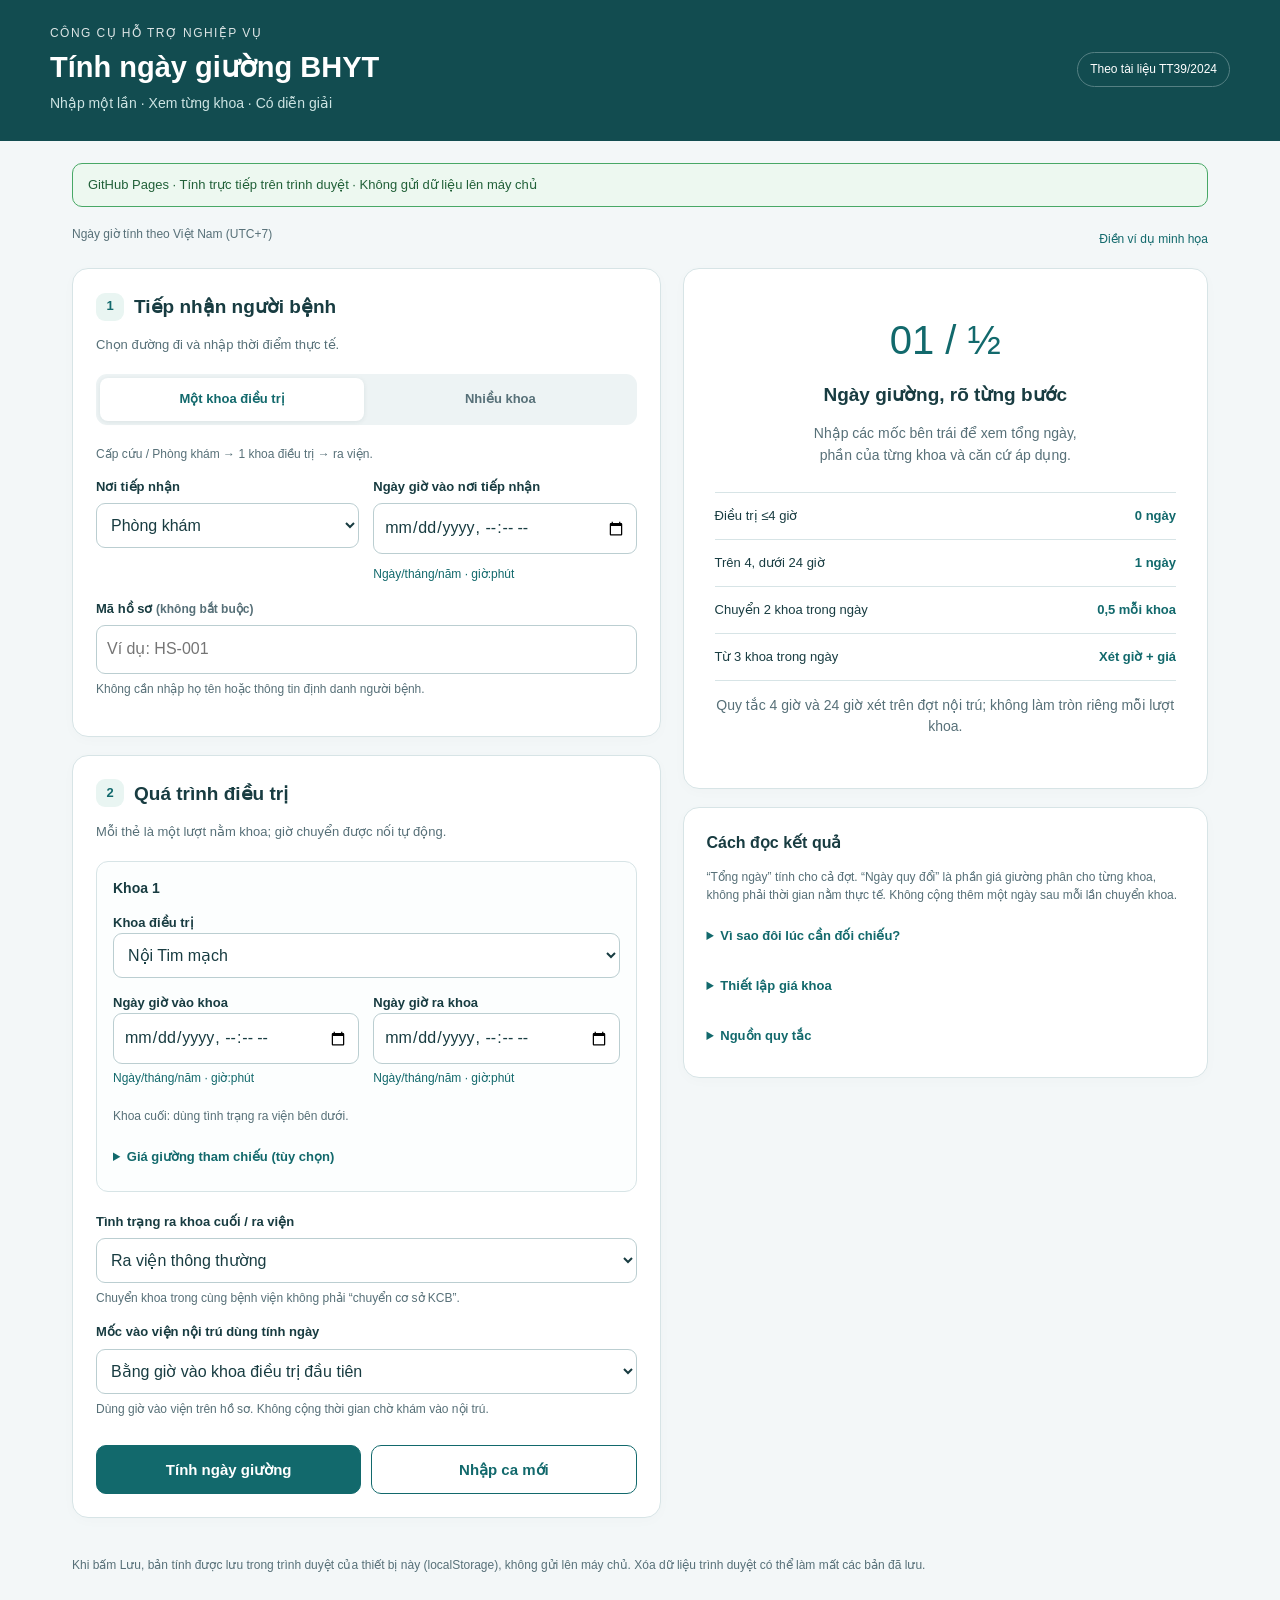
==== index.html @ 44e407ec "Add files via upload" ====
<!doctype html>
<html lang="vi">
<head>
  <meta charset="utf-8">
  <meta name="viewport" content="width=device-width, initial-scale=1">
  <title>Tính ngày giường BHYT</title>
  <style>
    :root{--ink:#183c41;--muted:#577078;--brand:#12696c;--light:#e9f5f2;--line:#d7e4e6;--bg:#f3f7f8;--amber:#8b4b0b;--amberbg:#fff4df;--red:#b02936}
    *{box-sizing:border-box}body{margin:0;background:var(--bg);color:var(--ink);font:15px/1.55 Arial,Helvetica,sans-serif}button,input,select{font:inherit}button,a,input,select{touch-action:manipulation}button{cursor:pointer}button:disabled{opacity:.5;cursor:wait}button:focus-visible,a:focus-visible,summary:focus-visible{outline:3px solid #e39e32;outline-offset:3px}[hidden]{display:none!important}a{color:var(--brand)}
    .top{background:#124c50;color:white;padding:24px max(22px,calc((100vw - 1180px)/2)) 26px}.topline{display:flex;gap:18px;align-items:center;justify-content:space-between}.brandtag{font-size:12px;letter-spacing:.12em;text-transform:uppercase;opacity:.85}.top h1{font-size:29px;line-height:1.2;margin:7px 0 9px;font-weight:700}.top p{margin:0;color:#cde4e3;font-size:14px}.pill{border:1px solid #558083;border-radius:30px;padding:7px 12px;white-space:nowrap;font-size:12px}.wrap{max-width:1180px;margin:22px auto;padding:0 22px 45px}.layout{display:grid;grid-template-columns:minmax(0,1.12fr) minmax(0,1fr);gap:22px;align-items:start}.card{background:#fff;border:1px solid var(--line);border-radius:16px;padding:23px;box-shadow:0 3px 14px #183c4105;margin-bottom:18px;min-width:0}.card h2{margin:0 0 4px;font-size:19px}.sub{color:var(--muted);font-size:13px;margin:0 0 19px}.section-title{display:flex;align-items:center;gap:10px;margin-bottom:14px}.step{height:28px;width:28px;display:inline-grid;place-items:center;background:var(--light);color:var(--brand);font-weight:700;border-radius:9px;font-size:13px;flex-shrink:0}.section-title h2{margin:0}.field{display:flex;flex-direction:column;gap:6px;min-width:0;margin-bottom:15px}.field label{font-size:13px;font-weight:700}.field small,.hint{font-size:12px;color:var(--muted);line-height:1.5}.grid{display:grid;grid-template-columns:1fr 1fr;gap:0 14px}.full{grid-column:1/-1}input,select{width:100%;min-width:0;border:1px solid #bbced1;border-radius:9px;background:white;color:var(--ink);padding:11px 10px;min-height:45px;font-size:16px}input:focus,select:focus{outline:2px solid #78bdbc;outline-offset:1px}input[readonly]{background:#eef3f5;color:#667f85}.toggle{display:grid;grid-template-columns:1fr 1fr;background:#edf3f4;padding:4px;border-radius:11px;gap:4px;margin-bottom:20px}.toggle button{border:0;background:transparent;border-radius:8px;padding:11px 8px;color:var(--muted);font-weight:700;font-size:13px}.toggle button.active{background:#fff;color:var(--brand);box-shadow:0 1px 5px #12383d16}.ward{border:1px solid var(--line);border-radius:12px;padding:16px;margin:12px 0;background:#fcfefe}.ward-head{display:flex;align-items:center;justify-content:space-between;gap:8px;margin-bottom:13px}.ward-head strong{font-size:14px}.ward .field:last-child{margin-bottom:0}.remove{background:none;border:0;color:var(--red);padding:5px;font-size:13px}.linkbtn{border:0;background:none;color:var(--brand);padding:3px 0;font-size:12px;text-align:left}.btn{border:1px solid var(--brand);color:var(--brand);background:white;border-radius:10px;padding:12px 16px;font-weight:700;min-height:46px}.btn.primary{background:var(--brand);color:white}.btn.soft{background:var(--light);border-color:var(--light)}.btn.wide{width:100%}.actions{display:flex;gap:10px;flex-wrap:wrap}.actions .btn{flex:1}.note{border-radius:10px;padding:12px 14px;font-size:13px;background:#edf6f5;border-left:3px solid #64aba9;margin:13px 0}.note.amber{background:var(--amberbg);border-color:#d6a554;color:var(--amber)}.note.error{background:#fff0f1;border-color:var(--red);color:#982834}.note.success{background:#edf8f0;border-color:#48a866;color:#216038}.note p{margin:4px 0}.loading{font-size:13px;padding:11px 15px;background:white;border:1px solid var(--line);border-radius:10px;margin-bottom:18px}details{font-size:13px;margin-top:14px}summary{cursor:pointer;font-weight:700;color:var(--brand);padding:8px 0}details p{color:var(--muted);margin:6px 0 12px}.empty{text-align:center;padding:20px 8px 14px}.empty-mark{font-size:40px;color:var(--brand);font-weight:300;line-height:1.1;margin:6px 0 18px}.empty h3{font-size:19px;margin:7px 0}.empty p{color:var(--muted);font-size:14px}.rule-list{text-align:left;margin:25px 0 0;border-top:1px solid var(--line)}.rule-row{display:flex;gap:14px;justify-content:space-between;border-bottom:1px solid var(--line);padding:13px 0;font-size:13px}.rule-row b{color:var(--brand);white-space:nowrap}.result-head{display:flex;gap:12px;align-items:center;justify-content:space-between}.tag{border-radius:30px;background:var(--light);color:var(--brand);font-size:11px;font-weight:700;padding:6px 9px}.tag.warn{background:var(--amberbg);color:var(--amber)}.metric{padding:20px 0 15px;border-bottom:1px solid var(--line);margin-bottom:18px}.number{font-size:66px;line-height:1;color:var(--brand);font-weight:700;letter-spacing:-3px}.unit{font-size:18px;margin-left:10px}.metric-caption{font-size:12px;color:var(--muted);margin-top:8px}.minimetrics{display:grid;grid-template-columns:1fr 1fr;gap:12px;margin:15px 0}.minimetrics div{background:#f1f6f6;padding:13px;border-radius:10px;font-size:12px}.minimetrics strong{display:block;font-size:22px;color:var(--ink)}.ward-summary{display:grid;gap:8px;margin:16px 0}.summary-row{display:flex;justify-content:space-between;align-items:center;gap:10px;padding:11px 12px;background:#f6f9f9;border-radius:8px;font-size:13px}.summary-row b{font-size:16px;white-space:nowrap}.summary-row small{display:block;color:var(--amber);font-size:11px}.tablewrap{overflow-x:auto;border:1px solid var(--line);border-radius:10px;margin:12px 0}.detail-table{width:100%;border-collapse:collapse;font-size:12px;min-width:450px}.detail-table th{background:#eaf2f3;color:#34565e;text-align:left;padding:10px}.detail-table td{padding:11px 10px;border-top:1px solid var(--line);vertical-align:top}.detail-table td:nth-child(2){font-weight:700;color:var(--brand);min-width:70px}.detail-table small{display:block;color:var(--muted);font-size:11px;margin-top:4px}.result-notes{padding-left:18px;font-size:12px;color:var(--muted)}.result-notes li{margin:8px 0}.footer{font-size:12px;color:var(--muted);margin-top:20px}.stale{opacity:.5}.modehelp{font-size:12px;color:var(--muted);margin:0 0 14px}.toplink{color:#d6eeec;font-size:13px}.saveinfo{font-size:12px;overflow-wrap:anywhere}.previewbadge{background:#fff4df;color:#7a490c}.toolbar{display:flex;justify-content:space-between;gap:15px;flex-wrap:wrap;margin-bottom:14px}.toolbar button{font-size:12px;background:none;border:0;color:var(--brand);padding:5px 0}.status-stay{font-size:12px;color:var(--muted);padding:4px 0 0}.formactions{position:sticky;bottom:0;background:#fffffff2;backdrop-filter:blur(7px);padding:12px 0 0;margin-top:14px}.print-only{display:none}
    input,select{font-weight:400}.formactions{position:static}.vn-time{display:block;color:var(--brand);font-size:12px;font-weight:400;margin-top:5px}
    @media(max-width:900px){.layout{grid-template-columns:1fr}.wrap{max-width:680px}.top{padding:21px 22px}.resultcol{scroll-margin-top:18px}}
    @media(max-width:520px){.wrap{padding:0 12px 25px;margin-top:13px}.top{padding:20px 17px}.top h1{font-size:25px}.pill{display:none}.card{padding:17px;border-radius:13px;margin-bottom:13px}.grid{grid-template-columns:1fr}.full{grid-column:auto}.ward{padding:13px}.actions{gap:8px}.btn{padding:11px 12px;font-size:14px}.number{font-size:59px}.detail-table{min-width:0;display:block}.detail-table thead{display:none}.detail-table tbody,.detail-table tr,.detail-table td{display:block;width:100%}.detail-table tr{border-bottom:1px solid var(--line);padding:10px 12px}.detail-table tr:last-child{border-bottom:0}.detail-table td{border:0;padding:4px 0}.detail-table td:nth-child(2):before{content:'Ngày quy đổi: ';font-size:12px;color:var(--muted);font-weight:400}.tablewrap{overflow:visible}.sub{font-size:12px}.topline{gap:6px}.minimetrics{gap:8px}.minimetrics div{padding:10px}}
    @media print{body{background:#fff}.top{background:#fff;color:#183c41;padding:0 0 15px}.top p,.brandtag{color:#577078}.inputcol,.loading,.toolbar,.saveactions,.footer,.toplink,.pill{display:none!important}.wrap{max-width:none;margin:0;padding:0}.layout{display:block}.card{box-shadow:none;border:0;padding:0}.detail-table{min-width:0}.tablewrap{overflow:visible}details{display:block}details>*{display:block}.print-only{display:block}.number{font-size:42px}.note{break-inside:avoid}.detail-table tr{break-inside:avoid}}
  </style>
</head>
<body>
<header class="top"><div class="topline"><div><div class="brandtag">Công cụ hỗ trợ nghiệp vụ</div><h1>Tính ngày giường BHYT</h1><p>Nhập một lần · Xem từng khoa · Có diễn giải</p></div><span class="pill">Theo tài liệu TT39/2024</span></div></header>
<main class="wrap">
  <div id="connection" class="loading" role="status">Đang khởi động bản GitHub Pages…</div>
  <div class="toolbar"><span class="hint">Ngày giờ tính theo Việt Nam (UTC+7)</span><button id="sampleBtn" type="button">Điền ví dụ minh họa</button></div>
  <div class="layout">
    <section class="inputcol">
      <form id="form" novalidate>
        <div class="card">
          <div class="section-title"><span class="step">1</span><h2>Tiếp nhận người bệnh</h2></div>
          <p class="sub">Chọn đường đi và nhập thời điểm thực tế.</p>
          <div class="toggle" role="group" aria-label="Chế độ chuyển khoa"><button type="button" id="singleMode" class="active" aria-pressed="true">Một khoa điều trị</button><button type="button" id="multiMode" aria-pressed="false">Nhiều khoa</button></div>
          <p id="modeHelp" class="modehelp">Cấp cứu / Phòng khám → 1 khoa điều trị → ra viện.</p>
          <div class="grid">
            <div class="field"><label for="origin">Nơi tiếp nhận</label><select id="origin"><option value="PHONG_KHAM">Phòng khám</option><option value="CAP_CUU">Khoa Cấp cứu</option></select></div>
            <div class="field"><label for="arrival">Ngày giờ vào nơi tiếp nhận</label><input id="arrival" type="datetime-local" step="60" required></div>
          </div>
          <div class="field"><label for="caseCode">Mã hồ sơ <span class="hint">(không bắt buộc)</span></label><input id="caseCode" maxlength="80" placeholder="Ví dụ: HS-001" autocomplete="off"><small>Không cần nhập họ tên hoặc thông tin định danh người bệnh.</small></div>
        </div>
        <div class="card">
          <div class="section-title"><span class="step">2</span><h2>Quá trình điều trị</h2></div>
          <p class="sub">Mỗi thẻ là một lượt nằm khoa; giờ chuyển được nối tự động.</p>
          <div id="wards"></div>
          <button type="button" id="addWard" class="btn soft wide" hidden>+ Thêm khoa tiếp theo</button>
          <div class="field" style="margin-top:20px"><label for="status">Tình trạng ra khoa cuối / ra viện</label><select id="status"></select><small>Chuyển khoa trong cùng bệnh viện không phải “chuyển cơ sở KCB”.</small></div>
          <div class="field"><label for="admitMode">Mốc vào viện nội trú dùng tính ngày</label><select id="admitMode"><option value="KHOA">Bằng giờ vào khoa điều trị đầu tiên</option><option value="CAP_CUU" hidden>Bằng giờ vào Cấp cứu (hồ sơ ghi nhận nội trú)</option><option value="CUSTOM" hidden>Nhập mốc nội trú riêng trong thời gian Cấp cứu</option></select><small id="admitHint">Dùng giờ vào viện trên hồ sơ. Không cộng thời gian chờ khám vào nội trú.</small></div>
          <div class="field" id="customAdmission" hidden><label for="admission">Ngày giờ vào viện nội trú trên hồ sơ</label><input id="admission" type="datetime-local" step="60"></div>
          <details id="emergencyPrice" hidden><summary>Giá giường Cấp cứu (chỉ cần khi từ 3 khoa/ngày)</summary><div class="field"><label for="originPrice">Đồng/ngày; để trống để lấy từ danh mục</label><input id="originPrice" type="number" min="1" max="1000000000" step="1" inputmode="numeric" placeholder="Lấy từ NG_DM_KHOA"></div></details>
          <div id="formError" class="note error" role="alert" hidden></div>
          <div class="formactions"><div class="actions"><button type="submit" id="calculate" class="btn primary">Tính ngày giường</button><button type="button" id="clearBtn" class="btn">Nhập ca mới</button></div></div>
        </div>
      </form>
    </section>
    <section id="resultColumn" class="resultcol" aria-label="Kết quả tính">
      <div class="card">
        <div id="empty" class="empty"><div class="empty-mark">01 / ½</div><h3>Ngày giường, rõ từng bước</h3><p>Nhập các mốc bên trái để xem tổng ngày,<br>phần của từng khoa và căn cứ áp dụng.</p><div class="rule-list"><div class="rule-row"><span>Điều trị ≤4 giờ</span><b>0 ngày</b></div><div class="rule-row"><span>Trên 4, dưới 24 giờ</span><b>1 ngày</b></div><div class="rule-row"><span>Chuyển 2 khoa trong ngày</span><b>0,5 mỗi khoa</b></div><div class="rule-row"><span>Từ 3 khoa trong ngày</span><b>Xét giờ + giá</b></div></div><p class="hint">Quy tắc 4 giờ và 24 giờ xét trên đợt nội trú; không làm tròn riêng mỗi lượt khoa.</p></div>
        <div id="result" hidden aria-live="polite">
          <div class="result-head"><h2>Kết quả của đợt điều trị</h2><span id="resultTag" class="tag">ĐÃ TÍNH</span></div>
          <div id="staleNotice" class="note amber" hidden>Dữ liệu đã thay đổi. Bấm “Tính ngày giường” để cập nhật.</div>
          <div id="resultBody">
            <div class="metric"><span id="total" class="number">0</span><span class="unit">ngày giường</span><div class="metric-caption">TỔNG TOÀN ĐỢT THEO KHOẢN 1 ĐIỀU 4c</div></div>
            <div class="note" id="explanation"></div>
            <div class="minimetrics"><div><strong id="allocated">0</strong>Đã phân bổ dự kiến</div><div><strong id="pending">0</strong>Chờ đối chiếu phân bổ</div></div>
            <div id="pendingMessage" class="note amber" hidden></div>
            <h3 style="font-size:15px;margin-bottom:8px">Ngày quy đổi theo khoa</h3><div id="wardSummary" class="ward-summary"></div>
            <h3 style="font-size:15px;margin:20px 0 7px">Chi tiết và diễn giải</h3>
            <div class="tablewrap"><table class="detail-table"><thead><tr><th>Ngày · Khoa</th><th>Ngày quy đổi</th><th>Diễn giải</th></tr></thead><tbody id="detailRows"></tbody></table></div>
            <details id="conventions"><summary>Mốc tính, quy ước và phạm vi</summary><ul id="notes" class="result-notes"></ul></details>
          </div>
          <div class="saveactions"><div class="actions" style="margin-top:18px"><button type="button" class="btn primary" id="saveBtn">Lưu trên trình duyệt</button><button type="button" class="btn" id="printBtn">In kết quả</button></div><div id="saveMessage" class="note success saveinfo" role="status" hidden></div></div>
        </div>
      </div>
      <div class="card"><h2 style="font-size:16px">Cách đọc kết quả</h2><p class="hint">“Tổng ngày” tính cho cả đợt. “Ngày quy đổi” là phần giá giường phân cho từng khoa, không phải thời gian nằm thực tế. Không cộng thêm một ngày sau mỗi lần chuyển khoa.</p><details><summary>Vì sao đôi lúc cần đối chiếu?</summary><p>PDF chưa mô tả đầy đủ các tổ hợp: Cấp cứu ≤4 giờ rồi chuyển khoa, đợt &lt;24 giờ qua nửa đêm có chuyển khoa, từ 3 khoa nhưng thiếu giá hoặc ít hơn 2 khoa nằm &gt;4 giờ. Công cụ vẫn tính tổng; phần chưa rõ không tự điền thành 0.</p></details><details><summary>Thiết lập giá khoa</summary><p>Bản GitHub Pages chạy độc lập. Khi cần phân bổ từ 3 khoa trong ngày, nhập đúng giá giường tham chiếu ngay tại thẻ khoa. Muốn đặt giá mặc định, sửa danh mục <b>wards</b> trong tệp <b>engine.js</b>.</p></details><details><summary>Nguồn quy tắc</summary><p>Huong_dan_BHYT_3_phan_v3_bo_sung_PT_TT.pdf, trang 4, 9 và 10. Đối chiếu Điều 4c Thông tư 35/2016/TT-BYT được bổ sung bởi Thông tư 39/2024/TT-BYT. Phiên bản 1.0.0, ngày 29/09/2026; không tự cập nhật văn bản.</p><a href="https://chinhphu.vn/?docid=211771&amp;pageid=27160" target="_blank" rel="noopener">Xem văn bản tại Cổng thông tin Chính phủ ↗</a></details></div>
    </section>
  </div>
  <footer class="footer">Khi bấm Lưu, bản tính được lưu trong trình duyệt của thiết bị này (localStorage), không gửi lên máy chủ. Xóa dữ liệu trình duyệt có thể làm mất các bản đã lưu. <a id="sheetLink" hidden target="_blank" rel="noopener">Mở Google Sheet ↗</a></footer>
</main>
<script src="engine.js"></script>
<script src="github-api.js"></script>
<script>
  'use strict';
  const $ = id => document.getElementById(id);
  let cfg = null, multi = false, result = null, calculatedInput = null, requestId = '', saving = false, revision = 0, ready = false;
  const fallbackStatuses = {RA_VIEN:'Ra viện thông thường',XIN_VE:'Xin về, không diễn biến nặng lên',TU_VONG:'Tử vong khi điều trị nội trú',NANG_XIN_VE:'Nặng lên, gia đình xin về',NANG_CHUYEN_VIEN:'Nặng lên, chuyển cơ sở KCB',QUA_CAP_CUU_CHUYEN:'Qua cấp cứu, vẫn cần nội trú, chuyển cơ sở KCB',CHUYEN_VIEN_KHAC:'Chuyển cơ sở KCB, không thuộc nhóm đặc biệt'};
  const fmt = x => x === null ? 'Cần đối chiếu' : Number(x).toLocaleString('vi-VN', {maximumFractionDigits:4});
  const escapeHtml = s => String(s ?? '').replace(/[&<>"']/g, c => ({'&':'&amp;','<':'&lt;','>':'&gt;','"':'&quot;',"'":'&#39;'}[c]));
  function refreshTimes() {
    document.querySelectorAll('input[type="datetime-local"]').forEach(el => {
      let out=el.nextElementSibling;
      if(!out || !out.classList.contains('vn-time')){out=document.createElement('span');out.className='vn-time';el.insertAdjacentElement('afterend',out);}
      const m=/^(\d{4})-(\d{2})-(\d{2})T(\d{2}):(\d{2})$/.exec(el.value);
      out.textContent=m ? `${m[3]}/${m[2]}/${m[1]} · ${m[4]}:${m[5]}` : 'Ngày/tháng/năm · giờ:phút';
    });
  }
  function rpc(name, ...args) {
    return new Promise((resolve,reject) => {
      if (window.NG_PREVIEW_API) return Promise.resolve(window.NG_PREVIEW_API(name,args)).then(resolve,reject);
      if (!window.google || !google.script || !google.script.run) return reject(new Error('Mở giao diện từ Apps Script hoặc liên kết Ứng dụng web; tệp HTML mở riêng không kết nối Google Sheet.'));
      google.script.run.withSuccessHandler(resolve).withFailureHandler(e => reject(new Error(e.message || String(e))))[name](...args);
    });
  }
  function markDirty() {
    refreshTimes();
    revision++; requestId = ''; $('saveMessage').hidden = true; $('formError').hidden = true;
    if (result) { $('staleNotice').hidden = false; $('resultBody').classList.add('stale'); $('saveBtn').disabled = true; $('printBtn').disabled = true; }
  }
  function makeId() { return 'NG_' + Date.now().toString(36) + '_' + Math.random().toString(36).slice(2,12); }
  function options() { return (cfg?.wards || [{id:'TM',name:'Nội Tim mạch',price:null},{id:'HSTC',name:'Hồi sức tích cực',price:null},{id:'NOI',name:'Nội tổng hợp',price:null}]).map(w => `<option value="${escapeHtml(w.id)}">${escapeHtml(w.name)}</option>`).join('') + '<option value="CUSTOM_WARD">Nhập khoa khác…</option>'; }
  function wardCards() { return Array.from($('wards').children); }
  function addWard(data = {}) {
    const prior = wardCards().at(-1), node = document.createElement('div'); node.className = 'ward';
    node.innerHTML = `<div class="ward-head"><strong class="wardLabel"></strong><button class="remove" type="button">Bỏ lượt này</button></div>
      <div class="field"><label>Khoa điều trị<select class="wardId">${options()}</select></label></div>
      <div class="field customName" hidden><label>Tên khoa khác<input class="wardName" maxlength="100" placeholder="Nhập tên khoa"></label></div>
      <div class="grid"><div class="field"><label>Ngày giờ vào khoa<input type="datetime-local" step="60" class="start" required></label><button type="button" class="linkbtn sync" hidden>Lấy giờ ra của khoa trước</button></div><div class="field"><label>Ngày giờ ra khoa<input type="datetime-local" step="60" class="end" required></label></div></div>
      <div class="status-stay"></div><details><summary>Giá giường tham chiếu (tùy chọn)</summary><div class="field"><label>Đồng/ngày<input class="price" type="number" min="1" max="1000000000" step="1" inputmode="numeric" placeholder="Lấy từ danh mục khoa"></label><small>Chỉ cần để chọn giá cao nhất/thấp nhất khi có từ 3 khoa trong ngày. Nhập số liền, ví dụ 500000.</small></div></details>`;
    $('wards').appendChild(node);
    node.querySelector('.wardId').value = data.wardId || (prior ? (cfg?.wards?.find(w=>w.id==='NOI')?.id || 'CUSTOM_WARD') : 'TM');
    if (!node.querySelector('.wardId').value) node.querySelector('.wardId').value = 'CUSTOM_WARD';
    node.querySelector('.wardName').value = data.name || '';
    node.querySelector('.start').value = data.start || prior?.querySelector('.end').value || '';
    node.querySelector('.end').value = data.end || '';
    node.querySelector('.price').value = data.price ?? '';
    node.querySelector('.remove').onclick = () => { node.remove(); numberWards(); markDirty(); };
    node.querySelector('.sync').onclick = () => { const list = wardCards(), i = list.indexOf(node); if (i) node.querySelector('.start').value = list[i-1].querySelector('.end').value; markDirty(); };
    node.querySelector('.wardId').onchange = () => { node.querySelector('.customName').hidden = node.querySelector('.wardId').value !== 'CUSTOM_WARD'; };
    node.querySelector('.wardId').onchange();
    node.querySelector('.end').addEventListener('change', () => {
      const list = wardCards(), next = list[list.indexOf(node)+1]; if (next) next.querySelector('.start').value = node.querySelector('.end').value;
    });
    numberWards(); refreshTimes();
  }
  function numberWards() {
    const list = wardCards(); list.forEach((node,i) => {
      node.querySelector('.wardLabel').textContent = 'Khoa ' + (i+1);
      node.querySelector('.remove').hidden = list.length === 1;
      node.querySelector('.sync').hidden = i === 0;
      node.querySelector('.status-stay').textContent = i === list.length-1 ? 'Khoa cuối: dùng tình trạng ra viện bên dưới.' : 'Ra khoa: chuyển khoa nội bộ.';
    });
  }
  function setMode(isMulti) {
    if (!isMulti && wardCards().length > 1) { showError('Đang có nhiều khoa. Bỏ các lượt dư trước khi chuyển về chế độ một khoa.'); return; }
    multi = isMulti;
    $('singleMode').classList.toggle('active',!multi); $('singleMode').setAttribute('aria-pressed',String(!multi));
    $('multiMode').classList.toggle('active',multi); $('multiMode').setAttribute('aria-pressed',String(multi));
    $('addWard').hidden = !multi;
    $('modeHelp').textContent = multi ? 'Cấp cứu / Phòng khám → nhiều khoa, kể cả trên 2 khoa trong một ngày → ra viện.' : 'Cấp cứu / Phòng khám → 1 khoa điều trị → ra viện.';
    markDirty();
  }
  function updateOrigin() {
    const emergency = $('origin').value === 'CAP_CUU';
    Array.from($('admitMode').options).forEach(o => { if(o.value !== 'KHOA') { o.hidden = !emergency; o.disabled = !emergency; } });
    if (!emergency) $('admitMode').value = 'KHOA';
    $('emergencyPrice').hidden = !emergency;
    $('customAdmission').hidden = $('admitMode').value !== 'CUSTOM';
    $('admission').required = ! $('customAdmission').hidden;
    $('admitHint').textContent = emergency ? 'Mặc định từ khoa điều trị. Nếu hồ sơ ghi nhận nội trú từ Cấp cứu, chọn đúng mốc tương ứng để cộng thời gian đó.' : 'Dùng giờ vào viện trên hồ sơ. Không cộng thời gian chờ khám vào nội trú.';
  }
  function payload() {
    return {origin:$('origin').value, arrival:$('arrival').value, caseCode:$('caseCode').value, admitMode:$('admitMode').value, admission:$('admission').value, status:$('status').value, originPrice:$('originPrice').value,
      stays:wardCards().map(node => {
        const id = node.querySelector('.wardId').value, c = cfg?.wards.find(w => w.id === id), custom = node.querySelector('.wardName').value.trim();
        if (id === 'CUSTOM_WARD' && !custom) throw new Error('Nhập tên khoa ở lựa chọn Khoa khác.');
        return {wardId:id === 'CUSTOM_WARD' ? 'USER_' + custom.normalize('NFC').toLocaleLowerCase('vi-VN') : id,name:c?.name || custom,start:node.querySelector('.start').value,end:node.querySelector('.end').value,price:node.querySelector('.price').value};
      })};
  }
  function showError(message) { $('formError').textContent = message; $('formError').hidden = false; }
  function render(r) {
    result = r; $('empty').hidden = true; $('result').hidden = false; $('staleNotice').hidden = true; $('resultBody').classList.remove('stale');
    $('resultTag').textContent = r.pendingDays ? 'CẦN ĐỐI CHIẾU' : 'PHÂN BỔ DỰ KIẾN'; $('resultTag').className = 'tag' + (r.pendingDays ? ' warn' : '');
    $('total').textContent = fmt(r.totalDays); $('allocated').textContent = fmt(r.allocatedDays); $('pending').textContent = fmt(r.pendingDays); $('explanation').textContent = r.explanation;
    $('pendingMessage').hidden = !r.pendingDays; $('pendingMessage').textContent = `Tổng ${fmt(r.totalDays)} ngày đã tính theo mốc nhập. Còn ${fmt(r.pendingDays)} ngày cần đối chiếu cách phân bổ; xem lý do ở từng dòng dưới đây.`;
    $('wardSummary').innerHTML = r.byWard.map(w => `<div class="summary-row"><span>${escapeHtml(w.ward)}${w.hasPending?'<small>Còn phần chưa xác định</small>':''}</span><b>${fmt(w.days)}${w.hasPending?' + ?':''}</b></div>`).join('');
    $('detailRows').innerHTML = r.details.map(d => `<tr><td><b>${escapeHtml(d.ward)}</b><small>${escapeHtml(d.date)} · ${fmt(d.hours)} giờ</small></td><td>${fmt(d.days)}</td><td>${escapeHtml(d.explanation)}<small>${escapeHtml(d.basis)}</small></td></tr>`).join('');
    $('notes').innerHTML = r.notes.map(n => '<li>' + escapeHtml(n) + '</li>').join('');
    $('saveBtn').disabled = false; $('printBtn').disabled = false;
  }
  $('form').addEventListener('input',markDirty); $('form').addEventListener('change',markDirty);
  $('origin').onchange = updateOrigin; $('admitMode').onchange = updateOrigin;
  $('singleMode').onclick = () => setMode(false); $('multiMode').onclick = () => setMode(true);
  $('addWard').onclick = () => { if(wardCards().length >= 100) return showError('Tối đa 100 lượt khoa.'); addWard(); markDirty(); };
  $('form').onsubmit = async e => {
    e.preventDefault(); $('formError').hidden = true;
    if (!ready) return showError('Bộ tính chưa sẵn sàng. Tải lại trang và thử lại.');
    if (!$('form').reportValidity()) return;
    const rev = revision;
    try {
      const p = payload(); $('calculate').disabled = true; $('calculate').textContent = 'Đang tính…'; $('saveBtn').disabled = true;
      const r = await rpc('tinhNgayGiuong',p);
      if (rev !== revision) { showError('Dữ liệu đã đổi trong lúc tính. Bấm Tính lại để dùng dữ liệu mới.'); return; }
      calculatedInput = p; requestId = makeId(); $('saveMessage').hidden = true; render(r);
      if (window.innerWidth < 901) $('resultColumn').scrollIntoView({behavior:'smooth',block:'start'});
    } catch(err) { showError(err.message); }
    finally { $('calculate').disabled = false; $('calculate').textContent = 'Tính ngày giường'; }
  };
  $('saveBtn').onclick = async () => {
    if (saving || !result || !requestId || !$('staleNotice').hidden) return;
    saving = true; const rev = revision; $('saveBtn').disabled = true; $('saveMessage').hidden = true;
    try {
      const saved = await rpc('luuKetQua', calculatedInput, requestId);
      if (rev !== revision) { $('saveMessage').className='note amber saveinfo'; $('saveMessage').textContent='Đã lưu bản tính trước khi bạn sửa dữ liệu. Bấm Tính lại để lưu dữ liệu mới.'; }
      else { if (saved.result) render(saved.result); $('saveBtn').disabled = true; $('saveMessage').className='note success saveinfo'; $('saveMessage').textContent=(saved.alreadySaved?'Bản tính này đã được lưu. ':'Đã lưu kết quả và diễn giải. ') + 'Mã: ' + saved.id; }
      $('saveMessage').hidden = false;
    } catch(err) { $('saveMessage').className='note error saveinfo'; $('saveMessage').textContent=err.message; $('saveMessage').hidden=false; $('saveBtn').disabled=!!$('staleNotice').offsetParent; }
    finally { saving=false; }
  };
  $('printBtn').onclick = () => { const old=$('conventions').open; $('conventions').open=true; window.print(); $('conventions').open=old; };
  $('clearBtn').onclick = () => {
    if (saving) return showError('Đang lưu, vui lòng chờ hoàn tất.');
    $('form').reset(); $('wards').innerHTML=''; addWard(); result=null; calculatedInput=null; requestId=''; revision++;
    $('result').hidden=true; $('empty').hidden=false; $('saveMessage').hidden=true; $('formError').hidden=true; setMode(false); updateOrigin();
  };
  $('sampleBtn').onclick = () => {
    if (saving) return;
    $('origin').value='PHONG_KHAM'; $('arrival').value='2026-09-01T06:30'; $('caseCode').value='VI-DU-KHONG-PHAI-NGUOI-BENH'; $('admitMode').value='KHOA'; $('status').value='RA_VIEN';
    $('wards').innerHTML=''; addWard({wardId:'TM',start:'2026-09-01T08:00',end:'2026-09-02T12:00'}); addWard({wardId:'NOI',start:'2026-09-02T12:00',end:'2026-09-04T10:00'}); setMode(true); updateOrigin(); markDirty();
  };
  async function init() {
    $('status').innerHTML=Object.entries(fallbackStatuses).map(([k,v])=>`<option value="${k}">${escapeHtml(v)}</option>`).join('');
    $('calculate').disabled=true;
    try {
      cfg=await rpc('layCauHinh'); ready=true;
      $('status').innerHTML=Object.entries(cfg.statuses).map(([k,v])=>`<option value="${k}">${escapeHtml(v)}</option>`).join('');
      $('connection').textContent=window.NG_PREVIEW_API?'GitHub Pages · Tính trực tiếp trên trình duyệt · Không gửi dữ liệu lên máy chủ':'Đã sẵn sàng';
      if(window.NG_PREVIEW_API) $('connection').classList.add('note','success');
      if(cfg.sheetUrl){$('sheetLink').href=cfg.sheetUrl; $('sheetLink').hidden=false;}
    } catch(err) { $('connection').textContent=err.message; $('connection').classList.add('note','error'); }
    addWard(); updateOrigin(); $('calculate').disabled=!ready;
  }
  init();
</script>
</body>
</html>
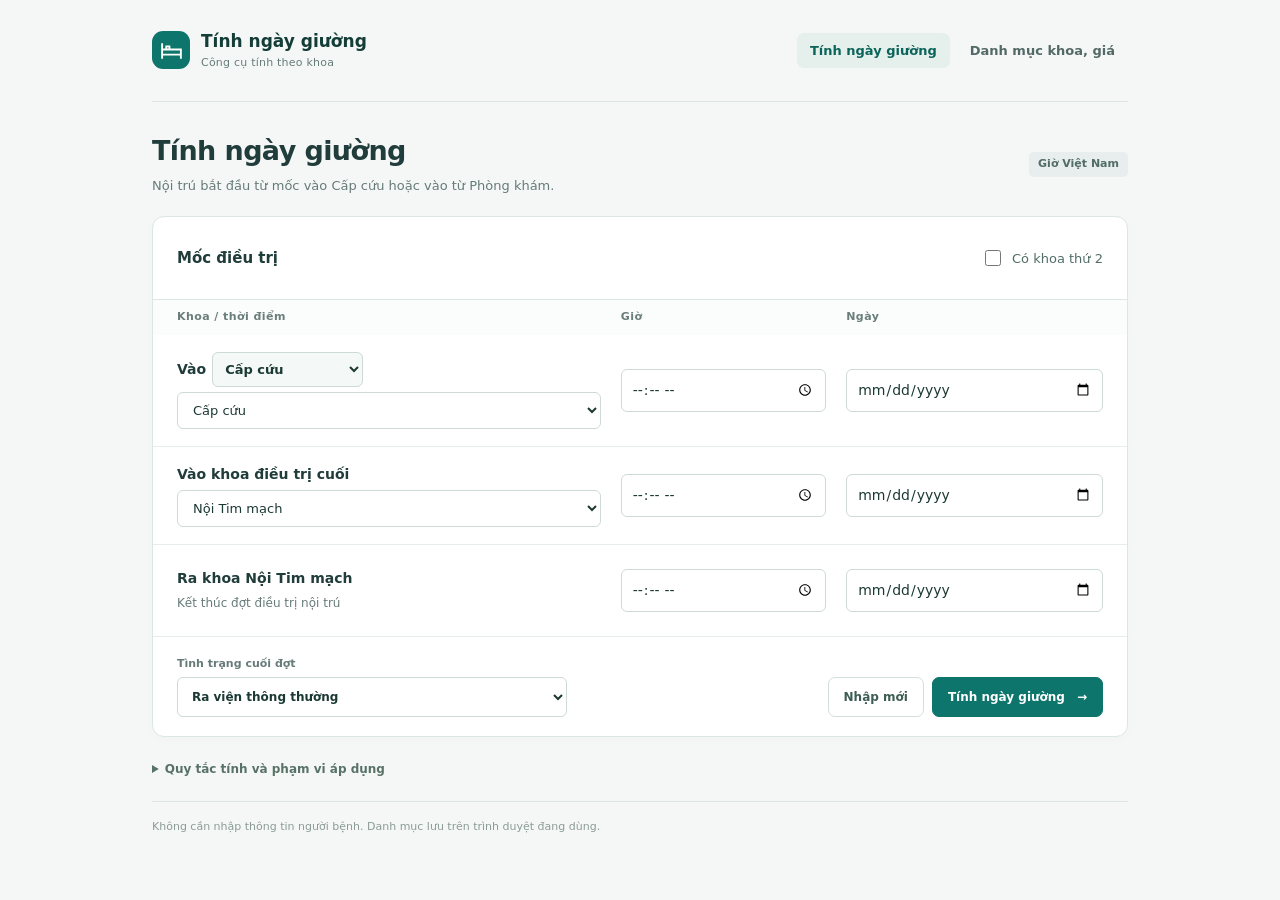
==== commit 69808737: "Add files via upload" ====
--- a/index.html
+++ b/index.html
@@ -3,227 +3,65 @@
 <head>
   <meta charset="utf-8">
   <meta name="viewport" content="width=device-width, initial-scale=1">
-  <title>Tính ngày giường BHYT</title>
-  <style>
-    :root{--ink:#183c41;--muted:#577078;--brand:#12696c;--light:#e9f5f2;--line:#d7e4e6;--bg:#f3f7f8;--amber:#8b4b0b;--amberbg:#fff4df;--red:#b02936}
-    *{box-sizing:border-box}body{margin:0;background:var(--bg);color:var(--ink);font:15px/1.55 Arial,Helvetica,sans-serif}button,input,select{font:inherit}button,a,input,select{touch-action:manipulation}button{cursor:pointer}button:disabled{opacity:.5;cursor:wait}button:focus-visible,a:focus-visible,summary:focus-visible{outline:3px solid #e39e32;outline-offset:3px}[hidden]{display:none!important}a{color:var(--brand)}
-    .top{background:#124c50;color:white;padding:24px max(22px,calc((100vw - 1180px)/2)) 26px}.topline{display:flex;gap:18px;align-items:center;justify-content:space-between}.brandtag{font-size:12px;letter-spacing:.12em;text-transform:uppercase;opacity:.85}.top h1{font-size:29px;line-height:1.2;margin:7px 0 9px;font-weight:700}.top p{margin:0;color:#cde4e3;font-size:14px}.pill{border:1px solid #558083;border-radius:30px;padding:7px 12px;white-space:nowrap;font-size:12px}.wrap{max-width:1180px;margin:22px auto;padding:0 22px 45px}.layout{display:grid;grid-template-columns:minmax(0,1.12fr) minmax(0,1fr);gap:22px;align-items:start}.card{background:#fff;border:1px solid var(--line);border-radius:16px;padding:23px;box-shadow:0 3px 14px #183c4105;margin-bottom:18px;min-width:0}.card h2{margin:0 0 4px;font-size:19px}.sub{color:var(--muted);font-size:13px;margin:0 0 19px}.section-title{display:flex;align-items:center;gap:10px;margin-bottom:14px}.step{height:28px;width:28px;display:inline-grid;place-items:center;background:var(--light);color:var(--brand);font-weight:700;border-radius:9px;font-size:13px;flex-shrink:0}.section-title h2{margin:0}.field{display:flex;flex-direction:column;gap:6px;min-width:0;margin-bottom:15px}.field label{font-size:13px;font-weight:700}.field small,.hint{font-size:12px;color:var(--muted);line-height:1.5}.grid{display:grid;grid-template-columns:1fr 1fr;gap:0 14px}.full{grid-column:1/-1}input,select{width:100%;min-width:0;border:1px solid #bbced1;border-radius:9px;background:white;color:var(--ink);padding:11px 10px;min-height:45px;font-size:16px}input:focus,select:focus{outline:2px solid #78bdbc;outline-offset:1px}input[readonly]{background:#eef3f5;color:#667f85}.toggle{display:grid;grid-template-columns:1fr 1fr;background:#edf3f4;padding:4px;border-radius:11px;gap:4px;margin-bottom:20px}.toggle button{border:0;background:transparent;border-radius:8px;padding:11px 8px;color:var(--muted);font-weight:700;font-size:13px}.toggle button.active{background:#fff;color:var(--brand);box-shadow:0 1px 5px #12383d16}.ward{border:1px solid var(--line);border-radius:12px;padding:16px;margin:12px 0;background:#fcfefe}.ward-head{display:flex;align-items:center;justify-content:space-between;gap:8px;margin-bottom:13px}.ward-head strong{font-size:14px}.ward .field:last-child{margin-bottom:0}.remove{background:none;border:0;color:var(--red);padding:5px;font-size:13px}.linkbtn{border:0;background:none;color:var(--brand);padding:3px 0;font-size:12px;text-align:left}.btn{border:1px solid var(--brand);color:var(--brand);background:white;border-radius:10px;padding:12px 16px;font-weight:700;min-height:46px}.btn.primary{background:var(--brand);color:white}.btn.soft{background:var(--light);border-color:var(--light)}.btn.wide{width:100%}.actions{display:flex;gap:10px;flex-wrap:wrap}.actions .btn{flex:1}.note{border-radius:10px;padding:12px 14px;font-size:13px;background:#edf6f5;border-left:3px solid #64aba9;margin:13px 0}.note.amber{background:var(--amberbg);border-color:#d6a554;color:var(--amber)}.note.error{background:#fff0f1;border-color:var(--red);color:#982834}.note.success{background:#edf8f0;border-color:#48a866;color:#216038}.note p{margin:4px 0}.loading{font-size:13px;padding:11px 15px;background:white;border:1px solid var(--line);border-radius:10px;margin-bottom:18px}details{font-size:13px;margin-top:14px}summary{cursor:pointer;font-weight:700;color:var(--brand);padding:8px 0}details p{color:var(--muted);margin:6px 0 12px}.empty{text-align:center;padding:20px 8px 14px}.empty-mark{font-size:40px;color:var(--brand);font-weight:300;line-height:1.1;margin:6px 0 18px}.empty h3{font-size:19px;margin:7px 0}.empty p{color:var(--muted);font-size:14px}.rule-list{text-align:left;margin:25px 0 0;border-top:1px solid var(--line)}.rule-row{display:flex;gap:14px;justify-content:space-between;border-bottom:1px solid var(--line);padding:13px 0;font-size:13px}.rule-row b{color:var(--brand);white-space:nowrap}.result-head{display:flex;gap:12px;align-items:center;justify-content:space-between}.tag{border-radius:30px;background:var(--light);color:var(--brand);font-size:11px;font-weight:700;padding:6px 9px}.tag.warn{background:var(--amberbg);color:var(--amber)}.metric{padding:20px 0 15px;border-bottom:1px solid var(--line);margin-bottom:18px}.number{font-size:66px;line-height:1;color:var(--brand);font-weight:700;letter-spacing:-3px}.unit{font-size:18px;margin-left:10px}.metric-caption{font-size:12px;color:var(--muted);margin-top:8px}.minimetrics{display:grid;grid-template-columns:1fr 1fr;gap:12px;margin:15px 0}.minimetrics div{background:#f1f6f6;padding:13px;border-radius:10px;font-size:12px}.minimetrics strong{display:block;font-size:22px;color:var(--ink)}.ward-summary{display:grid;gap:8px;margin:16px 0}.summary-row{display:flex;justify-content:space-between;align-items:center;gap:10px;padding:11px 12px;background:#f6f9f9;border-radius:8px;font-size:13px}.summary-row b{font-size:16px;white-space:nowrap}.summary-row small{display:block;color:var(--amber);font-size:11px}.tablewrap{overflow-x:auto;border:1px solid var(--line);border-radius:10px;margin:12px 0}.detail-table{width:100%;border-collapse:collapse;font-size:12px;min-width:450px}.detail-table th{background:#eaf2f3;color:#34565e;text-align:left;padding:10px}.detail-table td{padding:11px 10px;border-top:1px solid var(--line);vertical-align:top}.detail-table td:nth-child(2){font-weight:700;color:var(--brand);min-width:70px}.detail-table small{display:block;color:var(--muted);font-size:11px;margin-top:4px}.result-notes{padding-left:18px;font-size:12px;color:var(--muted)}.result-notes li{margin:8px 0}.footer{font-size:12px;color:var(--muted);margin-top:20px}.stale{opacity:.5}.modehelp{font-size:12px;color:var(--muted);margin:0 0 14px}.toplink{color:#d6eeec;font-size:13px}.saveinfo{font-size:12px;overflow-wrap:anywhere}.previewbadge{background:#fff4df;color:#7a490c}.toolbar{display:flex;justify-content:space-between;gap:15px;flex-wrap:wrap;margin-bottom:14px}.toolbar button{font-size:12px;background:none;border:0;color:var(--brand);padding:5px 0}.status-stay{font-size:12px;color:var(--muted);padding:4px 0 0}.formactions{position:sticky;bottom:0;background:#fffffff2;backdrop-filter:blur(7px);padding:12px 0 0;margin-top:14px}.print-only{display:none}
-    input,select{font-weight:400}.formactions{position:static}.vn-time{display:block;color:var(--brand);font-size:12px;font-weight:400;margin-top:5px}
-    @media(max-width:900px){.layout{grid-template-columns:1fr}.wrap{max-width:680px}.top{padding:21px 22px}.resultcol{scroll-margin-top:18px}}
-    @media(max-width:520px){.wrap{padding:0 12px 25px;margin-top:13px}.top{padding:20px 17px}.top h1{font-size:25px}.pill{display:none}.card{padding:17px;border-radius:13px;margin-bottom:13px}.grid{grid-template-columns:1fr}.full{grid-column:auto}.ward{padding:13px}.actions{gap:8px}.btn{padding:11px 12px;font-size:14px}.number{font-size:59px}.detail-table{min-width:0;display:block}.detail-table thead{display:none}.detail-table tbody,.detail-table tr,.detail-table td{display:block;width:100%}.detail-table tr{border-bottom:1px solid var(--line);padding:10px 12px}.detail-table tr:last-child{border-bottom:0}.detail-table td{border:0;padding:4px 0}.detail-table td:nth-child(2):before{content:'Ngày quy đổi: ';font-size:12px;color:var(--muted);font-weight:400}.tablewrap{overflow:visible}.sub{font-size:12px}.topline{gap:6px}.minimetrics{gap:8px}.minimetrics div{padding:10px}}
-    @media print{body{background:#fff}.top{background:#fff;color:#183c41;padding:0 0 15px}.top p,.brandtag{color:#577078}.inputcol,.loading,.toolbar,.saveactions,.footer,.toplink,.pill{display:none!important}.wrap{max-width:none;margin:0;padding:0}.layout{display:block}.card{box-shadow:none;border:0;padding:0}.detail-table{min-width:0}.tablewrap{overflow:visible}details{display:block}details>*{display:block}.print-only{display:block}.number{font-size:42px}.note{break-inside:avoid}.detail-table tr{break-inside:avoid}}
-  </style>
+  <meta name="theme-color" content="#0d756b">
+  <title>Tính ngày giường</title>
+  <meta name="description" content="Tính ngày giường theo mốc vào Cấp cứu hoặc vào từ Phòng khám, chuyển khoa và ra viện. Danh mục khoa và giá nhập từ Excel.">
+  <link rel="stylesheet" href="style.css">
+  <script defer src="danh-muc.js"></script>
+  <script defer src="catalog.js"></script>
+  <script defer src="engine.js"></script>
+  <script defer src="app.js"></script>
 </head>
 <body>
-<header class="top"><div class="topline"><div><div class="brandtag">Công cụ hỗ trợ nghiệp vụ</div><h1>Tính ngày giường BHYT</h1><p>Nhập một lần · Xem từng khoa · Có diễn giải</p></div><span class="pill">Theo tài liệu TT39/2024</span></div></header>
-<main class="wrap">
-  <div id="connection" class="loading" role="status">Đang khởi động bản GitHub Pages…</div>
-  <div class="toolbar"><span class="hint">Ngày giờ tính theo Việt Nam (UTC+7)</span><button id="sampleBtn" type="button">Điền ví dụ minh họa</button></div>
-  <div class="layout">
-    <section class="inputcol">
-      <form id="form" novalidate>
-        <div class="card">
-          <div class="section-title"><span class="step">1</span><h2>Tiếp nhận người bệnh</h2></div>
-          <p class="sub">Chọn đường đi và nhập thời điểm thực tế.</p>
-          <div class="toggle" role="group" aria-label="Chế độ chuyển khoa"><button type="button" id="singleMode" class="active" aria-pressed="true">Một khoa điều trị</button><button type="button" id="multiMode" aria-pressed="false">Nhiều khoa</button></div>
-          <p id="modeHelp" class="modehelp">Cấp cứu / Phòng khám → 1 khoa điều trị → ra viện.</p>
-          <div class="grid">
-            <div class="field"><label for="origin">Nơi tiếp nhận</label><select id="origin"><option value="PHONG_KHAM">Phòng khám</option><option value="CAP_CUU">Khoa Cấp cứu</option></select></div>
-            <div class="field"><label for="arrival">Ngày giờ vào nơi tiếp nhận</label><input id="arrival" type="datetime-local" step="60" required></div>
-          </div>
-          <div class="field"><label for="caseCode">Mã hồ sơ <span class="hint">(không bắt buộc)</span></label><input id="caseCode" maxlength="80" placeholder="Ví dụ: HS-001" autocomplete="off"><small>Không cần nhập họ tên hoặc thông tin định danh người bệnh.</small></div>
+<div class="shell">
+  <header class="header">
+    <a class="brand" href="index.html"><span class="brand-mark" aria-hidden="true"><svg viewBox="0 0 24 24" fill="none" stroke="currentColor" stroke-width="1.8"><path d="M3 5v15m18-9v9M3 16h18M3 11h18v5M7 8h3v3H7z"/></svg></span><span>Tính ngày giường<small>Công cụ tính theo khoa</small></span></a>
+    <nav aria-label="Trang"><a href="index.html" aria-current="page">Tính ngày giường</a><a href="danhmuc.html">Danh mục khoa, giá</a></nav>
+  </header>
+  <main>
+    <div class="page-title"><div><h1>Tính ngày giường</h1><p id="admitHint">Nội trú bắt đầu từ mốc vào Cấp cứu hoặc vào từ Phòng khám.</p></div><span class="pill">Giờ Việt Nam</span></div>
+    <div id="catalogNotice" class="notice warning" role="status" hidden></div>
+    <section class="card input-card" aria-label="Nhập mốc thời gian">
+      <form id="calcForm" novalidate>
+        <div class="section-head"><h2>Mốc điều trị</h2><label class="check"><input id="hasMiddle" type="checkbox"> Có khoa thứ 2</label></div>
+        <div class="time-grid grid-head" aria-hidden="true"><span>Khoa / thời điểm</span><span>Giờ</span><span>Ngày</span></div>
+        <div class="time-grid time-row">
+          <div class="row-name"><label class="origin-label" for="origin">Vào <select id="origin" aria-label="Nơi tiếp nhận"><option value="CAP_CUU">Cấp cứu</option><option value="PHONG_KHAM">Phòng khám</option></select></label><label id="ccWardLabel" class="ward-label"><span class="sr-only">Khoa tiếp nhận trong danh mục</span><select id="ccWard" aria-label="Khoa tiếp nhận trong danh mục" required></select></label></div>
+          <label class="date-field"><span>Giờ vào tiếp nhận</span><input id="arrivalTime" type="time" step="60" required aria-label="Giờ vào Cấp cứu hoặc Phòng khám"></label>
+          <label class="date-field"><span>Ngày vào tiếp nhận</span><input id="arrivalDate" type="date" min="1900-01-01" max="2200-12-31" required aria-label="Ngày vào Cấp cứu hoặc Phòng khám"></label>
         </div>
-        <div class="card">
-          <div class="section-title"><span class="step">2</span><h2>Quá trình điều trị</h2></div>
-          <p class="sub">Mỗi thẻ là một lượt nằm khoa; giờ chuyển được nối tự động.</p>
-          <div id="wards"></div>
-          <button type="button" id="addWard" class="btn soft wide" hidden>+ Thêm khoa tiếp theo</button>
-          <div class="field" style="margin-top:20px"><label for="status">Tình trạng ra khoa cuối / ra viện</label><select id="status"></select><small>Chuyển khoa trong cùng bệnh viện không phải “chuyển cơ sở KCB”.</small></div>
-          <div class="field"><label for="admitMode">Mốc vào viện nội trú dùng tính ngày</label><select id="admitMode"><option value="KHOA">Bằng giờ vào khoa điều trị đầu tiên</option><option value="CAP_CUU" hidden>Bằng giờ vào Cấp cứu (hồ sơ ghi nhận nội trú)</option><option value="CUSTOM" hidden>Nhập mốc nội trú riêng trong thời gian Cấp cứu</option></select><small id="admitHint">Dùng giờ vào viện trên hồ sơ. Không cộng thời gian chờ khám vào nội trú.</small></div>
-          <div class="field" id="customAdmission" hidden><label for="admission">Ngày giờ vào viện nội trú trên hồ sơ</label><input id="admission" type="datetime-local" step="60"></div>
-          <details id="emergencyPrice" hidden><summary>Giá giường Cấp cứu (chỉ cần khi từ 3 khoa/ngày)</summary><div class="field"><label for="originPrice">Đồng/ngày; để trống để lấy từ danh mục</label><input id="originPrice" type="number" min="1" max="1000000000" step="1" inputmode="numeric" placeholder="Lấy từ NG_DM_KHOA"></div></details>
-          <div id="formError" class="note error" role="alert" hidden></div>
-          <div class="formactions"><div class="actions"><button type="submit" id="calculate" class="btn primary">Tính ngày giường</button><button type="button" id="clearBtn" class="btn">Nhập ca mới</button></div></div>
+        <div id="middleRow" class="time-grid time-row" hidden>
+          <div class="row-name"><label for="middleWard">Vào khoa thứ 2 <small>(nếu có)</small></label><select id="middleWard" aria-label="Chọn khoa thứ 2" disabled></select></div>
+          <label class="date-field"><span>Giờ vào khoa thứ 2</span><input id="middleTime" type="time" step="60" disabled aria-label="Giờ vào khoa thứ 2"></label>
+          <label class="date-field"><span>Ngày vào khoa thứ 2</span><input id="middleDate" type="date" min="1900-01-01" max="2200-12-31" disabled aria-label="Ngày vào khoa thứ 2"></label>
         </div>
+        <div class="time-grid time-row">
+          <div class="row-name"><label for="finalWard">Vào khoa điều trị cuối</label><select id="finalWard" aria-label="Chọn khoa điều trị cuối" required></select></div>
+          <label class="date-field"><span>Giờ vào khoa cuối</span><input id="finalTime" type="time" step="60" required aria-label="Giờ vào khoa cuối"></label>
+          <label class="date-field"><span>Ngày vào khoa cuối</span><input id="finalDate" type="date" min="1900-01-01" max="2200-12-31" required aria-label="Ngày vào khoa cuối"></label>
+        </div>
+        <div class="time-grid time-row exit-row">
+          <div class="row-name"><label id="exitLabel" for="exitTime">Ra khoa Nội Tim mạch</label><span class="muted small">Kết thúc đợt điều trị nội trú</span></div>
+          <label class="date-field"><span>Giờ ra viện</span><input id="exitTime" type="time" step="60" required aria-label="Giờ kết thúc đợt nội trú"></label>
+          <label class="date-field"><span>Ngày ra viện</span><input id="exitDate" type="date" min="1900-01-01" max="2200-12-31" required aria-label="Ngày kết thúc đợt nội trú"></label>
+        </div>
+        <div class="form-bottom"><label class="status-field" for="status">Tình trạng cuối đợt<select id="status" required></select></label><div class="actions"><button id="resetBtn" type="button" class="btn">Nhập mới</button><button id="calculateBtn" type="submit" class="btn primary">Tính ngày giường <span aria-hidden="true">→</span></button></div></div>
+        <div id="formError" class="notice error" role="alert" hidden></div>
       </form>
     </section>
-    <section id="resultColumn" class="resultcol" aria-label="Kết quả tính">
-      <div class="card">
-        <div id="empty" class="empty"><div class="empty-mark">01 / ½</div><h3>Ngày giường, rõ từng bước</h3><p>Nhập các mốc bên trái để xem tổng ngày,<br>phần của từng khoa và căn cứ áp dụng.</p><div class="rule-list"><div class="rule-row"><span>Điều trị ≤4 giờ</span><b>0 ngày</b></div><div class="rule-row"><span>Trên 4, dưới 24 giờ</span><b>1 ngày</b></div><div class="rule-row"><span>Chuyển 2 khoa trong ngày</span><b>0,5 mỗi khoa</b></div><div class="rule-row"><span>Từ 3 khoa trong ngày</span><b>Xét giờ + giá</b></div></div><p class="hint">Quy tắc 4 giờ và 24 giờ xét trên đợt nội trú; không làm tròn riêng mỗi lượt khoa.</p></div>
-        <div id="result" hidden aria-live="polite">
-          <div class="result-head"><h2>Kết quả của đợt điều trị</h2><span id="resultTag" class="tag">ĐÃ TÍNH</span></div>
-          <div id="staleNotice" class="note amber" hidden>Dữ liệu đã thay đổi. Bấm “Tính ngày giường” để cập nhật.</div>
-          <div id="resultBody">
-            <div class="metric"><span id="total" class="number">0</span><span class="unit">ngày giường</span><div class="metric-caption">TỔNG TOÀN ĐỢT THEO KHOẢN 1 ĐIỀU 4c</div></div>
-            <div class="note" id="explanation"></div>
-            <div class="minimetrics"><div><strong id="allocated">0</strong>Đã phân bổ dự kiến</div><div><strong id="pending">0</strong>Chờ đối chiếu phân bổ</div></div>
-            <div id="pendingMessage" class="note amber" hidden></div>
-            <h3 style="font-size:15px;margin-bottom:8px">Ngày quy đổi theo khoa</h3><div id="wardSummary" class="ward-summary"></div>
-            <h3 style="font-size:15px;margin:20px 0 7px">Chi tiết và diễn giải</h3>
-            <div class="tablewrap"><table class="detail-table"><thead><tr><th>Ngày · Khoa</th><th>Ngày quy đổi</th><th>Diễn giải</th></tr></thead><tbody id="detailRows"></tbody></table></div>
-            <details id="conventions"><summary>Mốc tính, quy ước và phạm vi</summary><ul id="notes" class="result-notes"></ul></details>
-          </div>
-          <div class="saveactions"><div class="actions" style="margin-top:18px"><button type="button" class="btn primary" id="saveBtn">Lưu trên trình duyệt</button><button type="button" class="btn" id="printBtn">In kết quả</button></div><div id="saveMessage" class="note success saveinfo" role="status" hidden></div></div>
-        </div>
-      </div>
-      <div class="card"><h2 style="font-size:16px">Cách đọc kết quả</h2><p class="hint">“Tổng ngày” tính cho cả đợt. “Ngày quy đổi” là phần giá giường phân cho từng khoa, không phải thời gian nằm thực tế. Không cộng thêm một ngày sau mỗi lần chuyển khoa.</p><details><summary>Vì sao đôi lúc cần đối chiếu?</summary><p>PDF chưa mô tả đầy đủ các tổ hợp: Cấp cứu ≤4 giờ rồi chuyển khoa, đợt &lt;24 giờ qua nửa đêm có chuyển khoa, từ 3 khoa nhưng thiếu giá hoặc ít hơn 2 khoa nằm &gt;4 giờ. Công cụ vẫn tính tổng; phần chưa rõ không tự điền thành 0.</p></details><details><summary>Thiết lập giá khoa</summary><p>Bản GitHub Pages chạy độc lập. Khi cần phân bổ từ 3 khoa trong ngày, nhập đúng giá giường tham chiếu ngay tại thẻ khoa. Muốn đặt giá mặc định, sửa danh mục <b>wards</b> trong tệp <b>engine.js</b>.</p></details><details><summary>Nguồn quy tắc</summary><p>Huong_dan_BHYT_3_phan_v3_bo_sung_PT_TT.pdf, trang 4, 9 và 10. Đối chiếu Điều 4c Thông tư 35/2016/TT-BYT được bổ sung bởi Thông tư 39/2024/TT-BYT. Phiên bản 1.0.0, ngày 29/09/2026; không tự cập nhật văn bản.</p><a href="https://chinhphu.vn/?docid=211771&amp;pageid=27160" target="_blank" rel="noopener">Xem văn bản tại Cổng thông tin Chính phủ ↗</a></details></div>
+    <section id="result" class="card result-card" aria-labelledby="resultTitle" hidden aria-live="polite">
+      <div class="result-heading"><div><h2 id="resultTitle">Kết quả</h2><p id="duration" class="muted small"></p><p class="muted small">Phân bổ theo khoa là dự kiến theo ngày lịch.</p></div><div class="total"><strong id="totalDays">0</strong><span>ngày giường</span></div></div>
+      <p id="totalReason" class="total-reason"></p>
+      <div id="pendingNotice" class="notice warning" hidden></div>
+      <div class="result-table-wrap"><table class="result-table"><thead><tr><th scope="col">Khoa</th><th scope="col">Ngày giường</th><th scope="col">Lý giải</th></tr></thead><tbody id="summaryRows"></tbody></table></div>
+      <div class="result-bottom"><p id="moneySummary" class="small muted"></p><div class="actions"><button id="copyBtn" type="button" class="btn small-btn">Sao chép</button><button id="printBtn" type="button" class="btn small-btn">In kết quả</button></div></div>
+      <p id="copyStatus" class="small" role="status" hidden></p>
+      <details class="detail-box"><summary>Chi tiết theo ngày</summary><div class="table-scroll"><table class="day-table"><thead><tr><th>Ngày</th><th>Khoa</th><th>Giờ nằm</th><th>Ngày tính</th><th>Lý do</th></tr></thead><tbody id="detailRows"></tbody></table></div></details>
     </section>
-  </div>
-  <footer class="footer">Khi bấm Lưu, bản tính được lưu trong trình duyệt của thiết bị này (localStorage), không gửi lên máy chủ. Xóa dữ liệu trình duyệt có thể làm mất các bản đã lưu. <a id="sheetLink" hidden target="_blank" rel="noopener">Mở Google Sheet ↗</a></footer>
-</main>
-<script src="engine.js"></script>
-<script src="github-api.js"></script>
-<script>
-  'use strict';
-  const $ = id => document.getElementById(id);
-  let cfg = null, multi = false, result = null, calculatedInput = null, requestId = '', saving = false, revision = 0, ready = false;
-  const fallbackStatuses = {RA_VIEN:'Ra viện thông thường',XIN_VE:'Xin về, không diễn biến nặng lên',TU_VONG:'Tử vong khi điều trị nội trú',NANG_XIN_VE:'Nặng lên, gia đình xin về',NANG_CHUYEN_VIEN:'Nặng lên, chuyển cơ sở KCB',QUA_CAP_CUU_CHUYEN:'Qua cấp cứu, vẫn cần nội trú, chuyển cơ sở KCB',CHUYEN_VIEN_KHAC:'Chuyển cơ sở KCB, không thuộc nhóm đặc biệt'};
-  const fmt = x => x === null ? 'Cần đối chiếu' : Number(x).toLocaleString('vi-VN', {maximumFractionDigits:4});
-  const escapeHtml = s => String(s ?? '').replace(/[&<>"']/g, c => ({'&':'&amp;','<':'&lt;','>':'&gt;','"':'&quot;',"'":'&#39;'}[c]));
-  function refreshTimes() {
-    document.querySelectorAll('input[type="datetime-local"]').forEach(el => {
-      let out=el.nextElementSibling;
-      if(!out || !out.classList.contains('vn-time')){out=document.createElement('span');out.className='vn-time';el.insertAdjacentElement('afterend',out);}
-      const m=/^(\d{4})-(\d{2})-(\d{2})T(\d{2}):(\d{2})$/.exec(el.value);
-      out.textContent=m ? `${m[3]}/${m[2]}/${m[1]} · ${m[4]}:${m[5]}` : 'Ngày/tháng/năm · giờ:phút';
-    });
-  }
-  function rpc(name, ...args) {
-    return new Promise((resolve,reject) => {
-      if (window.NG_PREVIEW_API) return Promise.resolve(window.NG_PREVIEW_API(name,args)).then(resolve,reject);
-      if (!window.google || !google.script || !google.script.run) return reject(new Error('Mở giao diện từ Apps Script hoặc liên kết Ứng dụng web; tệp HTML mở riêng không kết nối Google Sheet.'));
-      google.script.run.withSuccessHandler(resolve).withFailureHandler(e => reject(new Error(e.message || String(e))))[name](...args);
-    });
-  }
-  function markDirty() {
-    refreshTimes();
-    revision++; requestId = ''; $('saveMessage').hidden = true; $('formError').hidden = true;
-    if (result) { $('staleNotice').hidden = false; $('resultBody').classList.add('stale'); $('saveBtn').disabled = true; $('printBtn').disabled = true; }
-  }
-  function makeId() { return 'NG_' + Date.now().toString(36) + '_' + Math.random().toString(36).slice(2,12); }
-  function options() { return (cfg?.wards || [{id:'TM',name:'Nội Tim mạch',price:null},{id:'HSTC',name:'Hồi sức tích cực',price:null},{id:'NOI',name:'Nội tổng hợp',price:null}]).map(w => `<option value="${escapeHtml(w.id)}">${escapeHtml(w.name)}</option>`).join('') + '<option value="CUSTOM_WARD">Nhập khoa khác…</option>'; }
-  function wardCards() { return Array.from($('wards').children); }
-  function addWard(data = {}) {
-    const prior = wardCards().at(-1), node = document.createElement('div'); node.className = 'ward';
-    node.innerHTML = `<div class="ward-head"><strong class="wardLabel"></strong><button class="remove" type="button">Bỏ lượt này</button></div>
-      <div class="field"><label>Khoa điều trị<select class="wardId">${options()}</select></label></div>
-      <div class="field customName" hidden><label>Tên khoa khác<input class="wardName" maxlength="100" placeholder="Nhập tên khoa"></label></div>
-      <div class="grid"><div class="field"><label>Ngày giờ vào khoa<input type="datetime-local" step="60" class="start" required></label><button type="button" class="linkbtn sync" hidden>Lấy giờ ra của khoa trước</button></div><div class="field"><label>Ngày giờ ra khoa<input type="datetime-local" step="60" class="end" required></label></div></div>
-      <div class="status-stay"></div><details><summary>Giá giường tham chiếu (tùy chọn)</summary><div class="field"><label>Đồng/ngày<input class="price" type="number" min="1" max="1000000000" step="1" inputmode="numeric" placeholder="Lấy từ danh mục khoa"></label><small>Chỉ cần để chọn giá cao nhất/thấp nhất khi có từ 3 khoa trong ngày. Nhập số liền, ví dụ 500000.</small></div></details>`;
-    $('wards').appendChild(node);
-    node.querySelector('.wardId').value = data.wardId || (prior ? (cfg?.wards?.find(w=>w.id==='NOI')?.id || 'CUSTOM_WARD') : 'TM');
-    if (!node.querySelector('.wardId').value) node.querySelector('.wardId').value = 'CUSTOM_WARD';
-    node.querySelector('.wardName').value = data.name || '';
-    node.querySelector('.start').value = data.start || prior?.querySelector('.end').value || '';
-    node.querySelector('.end').value = data.end || '';
-    node.querySelector('.price').value = data.price ?? '';
-    node.querySelector('.remove').onclick = () => { node.remove(); numberWards(); markDirty(); };
-    node.querySelector('.sync').onclick = () => { const list = wardCards(), i = list.indexOf(node); if (i) node.querySelector('.start').value = list[i-1].querySelector('.end').value; markDirty(); };
-    node.querySelector('.wardId').onchange = () => { node.querySelector('.customName').hidden = node.querySelector('.wardId').value !== 'CUSTOM_WARD'; };
-    node.querySelector('.wardId').onchange();
-    node.querySelector('.end').addEventListener('change', () => {
-      const list = wardCards(), next = list[list.indexOf(node)+1]; if (next) next.querySelector('.start').value = node.querySelector('.end').value;
-    });
-    numberWards(); refreshTimes();
-  }
-  function numberWards() {
-    const list = wardCards(); list.forEach((node,i) => {
-      node.querySelector('.wardLabel').textContent = 'Khoa ' + (i+1);
-      node.querySelector('.remove').hidden = list.length === 1;
-      node.querySelector('.sync').hidden = i === 0;
-      node.querySelector('.status-stay').textContent = i === list.length-1 ? 'Khoa cuối: dùng tình trạng ra viện bên dưới.' : 'Ra khoa: chuyển khoa nội bộ.';
-    });
-  }
-  function setMode(isMulti) {
-    if (!isMulti && wardCards().length > 1) { showError('Đang có nhiều khoa. Bỏ các lượt dư trước khi chuyển về chế độ một khoa.'); return; }
-    multi = isMulti;
-    $('singleMode').classList.toggle('active',!multi); $('singleMode').setAttribute('aria-pressed',String(!multi));
-    $('multiMode').classList.toggle('active',multi); $('multiMode').setAttribute('aria-pressed',String(multi));
-    $('addWard').hidden = !multi;
-    $('modeHelp').textContent = multi ? 'Cấp cứu / Phòng khám → nhiều khoa, kể cả trên 2 khoa trong một ngày → ra viện.' : 'Cấp cứu / Phòng khám → 1 khoa điều trị → ra viện.';
-    markDirty();
-  }
-  function updateOrigin() {
-    const emergency = $('origin').value === 'CAP_CUU';
-    Array.from($('admitMode').options).forEach(o => { if(o.value !== 'KHOA') { o.hidden = !emergency; o.disabled = !emergency; } });
-    if (!emergency) $('admitMode').value = 'KHOA';
-    $('emergencyPrice').hidden = !emergency;
-    $('customAdmission').hidden = $('admitMode').value !== 'CUSTOM';
-    $('admission').required = ! $('customAdmission').hidden;
-    $('admitHint').textContent = emergency ? 'Mặc định từ khoa điều trị. Nếu hồ sơ ghi nhận nội trú từ Cấp cứu, chọn đúng mốc tương ứng để cộng thời gian đó.' : 'Dùng giờ vào viện trên hồ sơ. Không cộng thời gian chờ khám vào nội trú.';
-  }
-  function payload() {
-    return {origin:$('origin').value, arrival:$('arrival').value, caseCode:$('caseCode').value, admitMode:$('admitMode').value, admission:$('admission').value, status:$('status').value, originPrice:$('originPrice').value,
-      stays:wardCards().map(node => {
-        const id = node.querySelector('.wardId').value, c = cfg?.wards.find(w => w.id === id), custom = node.querySelector('.wardName').value.trim();
-        if (id === 'CUSTOM_WARD' && !custom) throw new Error('Nhập tên khoa ở lựa chọn Khoa khác.');
-        return {wardId:id === 'CUSTOM_WARD' ? 'USER_' + custom.normalize('NFC').toLocaleLowerCase('vi-VN') : id,name:c?.name || custom,start:node.querySelector('.start').value,end:node.querySelector('.end').value,price:node.querySelector('.price').value};
-      })};
-  }
-  function showError(message) { $('formError').textContent = message; $('formError').hidden = false; }
-  function render(r) {
-    result = r; $('empty').hidden = true; $('result').hidden = false; $('staleNotice').hidden = true; $('resultBody').classList.remove('stale');
-    $('resultTag').textContent = r.pendingDays ? 'CẦN ĐỐI CHIẾU' : 'PHÂN BỔ DỰ KIẾN'; $('resultTag').className = 'tag' + (r.pendingDays ? ' warn' : '');
-    $('total').textContent = fmt(r.totalDays); $('allocated').textContent = fmt(r.allocatedDays); $('pending').textContent = fmt(r.pendingDays); $('explanation').textContent = r.explanation;
-    $('pendingMessage').hidden = !r.pendingDays; $('pendingMessage').textContent = `Tổng ${fmt(r.totalDays)} ngày đã tính theo mốc nhập. Còn ${fmt(r.pendingDays)} ngày cần đối chiếu cách phân bổ; xem lý do ở từng dòng dưới đây.`;
-    $('wardSummary').innerHTML = r.byWard.map(w => `<div class="summary-row"><span>${escapeHtml(w.ward)}${w.hasPending?'<small>Còn phần chưa xác định</small>':''}</span><b>${fmt(w.days)}${w.hasPending?' + ?':''}</b></div>`).join('');
-    $('detailRows').innerHTML = r.details.map(d => `<tr><td><b>${escapeHtml(d.ward)}</b><small>${escapeHtml(d.date)} · ${fmt(d.hours)} giờ</small></td><td>${fmt(d.days)}</td><td>${escapeHtml(d.explanation)}<small>${escapeHtml(d.basis)}</small></td></tr>`).join('');
-    $('notes').innerHTML = r.notes.map(n => '<li>' + escapeHtml(n) + '</li>').join('');
-    $('saveBtn').disabled = false; $('printBtn').disabled = false;
-  }
-  $('form').addEventListener('input',markDirty); $('form').addEventListener('change',markDirty);
-  $('origin').onchange = updateOrigin; $('admitMode').onchange = updateOrigin;
-  $('singleMode').onclick = () => setMode(false); $('multiMode').onclick = () => setMode(true);
-  $('addWard').onclick = () => { if(wardCards().length >= 100) return showError('Tối đa 100 lượt khoa.'); addWard(); markDirty(); };
-  $('form').onsubmit = async e => {
-    e.preventDefault(); $('formError').hidden = true;
-    if (!ready) return showError('Bộ tính chưa sẵn sàng. Tải lại trang và thử lại.');
-    if (!$('form').reportValidity()) return;
-    const rev = revision;
-    try {
-      const p = payload(); $('calculate').disabled = true; $('calculate').textContent = 'Đang tính…'; $('saveBtn').disabled = true;
-      const r = await rpc('tinhNgayGiuong',p);
-      if (rev !== revision) { showError('Dữ liệu đã đổi trong lúc tính. Bấm Tính lại để dùng dữ liệu mới.'); return; }
-      calculatedInput = p; requestId = makeId(); $('saveMessage').hidden = true; render(r);
-      if (window.innerWidth < 901) $('resultColumn').scrollIntoView({behavior:'smooth',block:'start'});
-    } catch(err) { showError(err.message); }
-    finally { $('calculate').disabled = false; $('calculate').textContent = 'Tính ngày giường'; }
-  };
-  $('saveBtn').onclick = async () => {
-    if (saving || !result || !requestId || !$('staleNotice').hidden) return;
-    saving = true; const rev = revision; $('saveBtn').disabled = true; $('saveMessage').hidden = true;
-    try {
-      const saved = await rpc('luuKetQua', calculatedInput, requestId);
-      if (rev !== revision) { $('saveMessage').className='note amber saveinfo'; $('saveMessage').textContent='Đã lưu bản tính trước khi bạn sửa dữ liệu. Bấm Tính lại để lưu dữ liệu mới.'; }
-      else { if (saved.result) render(saved.result); $('saveBtn').disabled = true; $('saveMessage').className='note success saveinfo'; $('saveMessage').textContent=(saved.alreadySaved?'Bản tính này đã được lưu. ':'Đã lưu kết quả và diễn giải. ') + 'Mã: ' + saved.id; }
-      $('saveMessage').hidden = false;
-    } catch(err) { $('saveMessage').className='note error saveinfo'; $('saveMessage').textContent=err.message; $('saveMessage').hidden=false; $('saveBtn').disabled=!!$('staleNotice').offsetParent; }
-    finally { saving=false; }
-  };
-  $('printBtn').onclick = () => { const old=$('conventions').open; $('conventions').open=true; window.print(); $('conventions').open=old; };
-  $('clearBtn').onclick = () => {
-    if (saving) return showError('Đang lưu, vui lòng chờ hoàn tất.');
-    $('form').reset(); $('wards').innerHTML=''; addWard(); result=null; calculatedInput=null; requestId=''; revision++;
-    $('result').hidden=true; $('empty').hidden=false; $('saveMessage').hidden=true; $('formError').hidden=true; setMode(false); updateOrigin();
-  };
-  $('sampleBtn').onclick = () => {
-    if (saving) return;
-    $('origin').value='PHONG_KHAM'; $('arrival').value='2026-09-01T06:30'; $('caseCode').value='VI-DU-KHONG-PHAI-NGUOI-BENH'; $('admitMode').value='KHOA'; $('status').value='RA_VIEN';
-    $('wards').innerHTML=''; addWard({wardId:'TM',start:'2026-09-01T08:00',end:'2026-09-02T12:00'}); addWard({wardId:'NOI',start:'2026-09-02T12:00',end:'2026-09-04T10:00'}); setMode(true); updateOrigin(); markDirty();
-  };
-  async function init() {
-    $('status').innerHTML=Object.entries(fallbackStatuses).map(([k,v])=>`<option value="${k}">${escapeHtml(v)}</option>`).join('');
-    $('calculate').disabled=true;
-    try {
-      cfg=await rpc('layCauHinh'); ready=true;
-      $('status').innerHTML=Object.entries(cfg.statuses).map(([k,v])=>`<option value="${k}">${escapeHtml(v)}</option>`).join('');
-      $('connection').textContent=window.NG_PREVIEW_API?'GitHub Pages · Tính trực tiếp trên trình duyệt · Không gửi dữ liệu lên máy chủ':'Đã sẵn sàng';
-      if(window.NG_PREVIEW_API) $('connection').classList.add('note','success');
-      if(cfg.sheetUrl){$('sheetLink').href=cfg.sheetUrl; $('sheetLink').hidden=false;}
-    } catch(err) { $('connection').textContent=err.message; $('connection').classList.add('note','error'); }
-    addWard(); updateOrigin(); $('calculate').disabled=!ready;
-  }
-  init();
-</script>
+    <details class="rules"><summary>Quy tắc tính và phạm vi áp dụng</summary><p>Mốc vào Cấp cứu hoặc vào từ Phòng khám đều bắt đầu nội trú theo quy ước bạn yêu cầu. Chọn khoa tiếp nhận tương ứng trong danh mục để ghi nhận phần trước lúc chuyển khoa.</p><p>≤4 giờ: 0 ngày; &gt;4 đến &lt;24 giờ: 1 ngày. Từ 24 giờ: lấy ngày ra trừ ngày vào; nhóm tử vong, nặng xin về / chuyển viện hoặc qua cấp cứu vẫn cần nội trú chuyển viện được cộng 1 ngày. Chuyển 2 khoa trong ngày: mỗi khoa 0,5 ngày. Từ 3 khoa: xét 2 khoa nằm &gt;4 giờ có giá cao nhất và thấp nhất.</p><p>Phân bổ dự kiến theo ngày lịch: tính ngày vào, bỏ ngày ra thông thường; nhóm đặc biệt tính cả ngày ra. Cấp cứu ≤4 giờ không tính giường hồi sức cấp cứu. Các tổ hợp chưa rõ cách phân bổ được để “Cần đối chiếu”, không tự gán 0. Tiền giường chỉ tạm tính theo giá danh mục; chưa xét mức hưởng BHYT, nằm ghép, hậu phẫu và điều kiện ICU. Chuyển khoa nội bộ chưa phải kết thúc đợt nội trú.</p><p>Căn cứ các ngưỡng ngày giường: Điều 4c TT35/2016/TT-BYT, bổ sung bởi TT39/2024/TT-BYT. <a href="https://vbpl.vn/botuphap/Pages/vbpq-toanvan.aspx?ItemID=171885" target="_blank" rel="noopener">Xem văn bản</a> · <a href="https://baohiemxahoi.gov.vn/tintuc/Pages/hoat-dong-bhxh-viet-nam.aspx?CateID=0&amp;ItemID=24020" target="_blank" rel="noopener">Hướng dẫn BHXH Việt Nam</a>. Mốc Phòng khám là cấu hình theo yêu cầu, không phải kết luận chung về thanh toán thời gian khám ngoại trú. Quy tắc không tự cập nhật khi văn bản thay đổi.</p></details>
+  </main>
+  <footer>Không cần nhập thông tin người bệnh. Danh mục lưu trên trình duyệt đang dùng.</footer>
+</div>
+<noscript><p class="notice error">Hãy bật JavaScript để sử dụng bộ tính.</p></noscript>
 </body>
 </html>
--- a/style.css
+++ b/style.css
@@ -0,0 +1,3 @@
+:root{font-family:system-ui,-apple-system,BlinkMacSystemFont,"Segoe UI",sans-serif;color:#203d3b;background:#f5f7f7;font-synthesis:none;--accent:#0d756b;--border:#dce6e4;--muted:#667b78;--soft:#edf6f3;--error:#9f3535}*{box-sizing:border-box}body{margin:0;font-size:15px;line-height:1.5}button,input,select{font:inherit}button,a,input,select{touch-action:manipulation}a{color:var(--accent);text-underline-offset:3px}button{cursor:pointer}[hidden]{display:none!important}.shell{max-width:1040px;margin:0 auto;padding:0 32px}.header{min-height:102px;display:flex;align-items:center;justify-content:space-between;gap:24px;border-bottom:1px solid var(--border)}.brand{display:flex;align-items:center;gap:11px;color:#143d37;text-decoration:none;font-weight:750;font-size:17px;line-height:1.3}.brand small{display:block;color:var(--muted);font-size:11px;font-weight:500;margin-top:4px;letter-spacing:.02em}.brand-mark{display:grid;place-items:center;background:var(--accent);color:white;width:38px;height:38px;border-radius:11px}.brand svg{width:25px;height:25px}.header nav{display:flex;gap:7px;align-items:center;flex-wrap:wrap}.header nav a{text-decoration:none;color:#536966;padding:8px 13px;border-radius:7px;font-size:13px;font-weight:650}.header nav a[aria-current]{background:#e5f0ec;color:#0b645a}main{padding:32px 0 0}.page-title{display:flex;align-items:center;justify-content:space-between;gap:12px;margin-bottom:21px}h1{font-size:27px;letter-spacing:-.6px;line-height:1.25;margin:0 0 8px;font-weight:750}h2{font-size:15px;margin:0;font-weight:750}p{margin:0}.page-title p{font-size:13px;color:var(--muted)}.pill{display:inline-block;background:#e7eeed;color:#526c66;border-radius:5px;padding:4px 9px;font-size:11px;white-space:nowrap;font-weight:650}.card{border:1px solid var(--border);border-radius:12px;background:#fff;box-shadow:0 3px 10px #143d3704;overflow:hidden}.section-head{padding:17px 24px;display:flex;justify-content:space-between;align-items:center;border-bottom:1px solid var(--border);gap:10px}.check{display:flex;gap:8px;align-items:center;color:#516d66;font-size:13px;cursor:pointer}.check input{width:16px;height:16px;accent-color:var(--accent)}.time-grid{display:grid;grid-template-columns:minmax(260px,1.65fr) minmax(115px,.8fr) minmax(155px,1fr);column-gap:20px;padding-left:24px;padding-right:24px}.grid-head{background:#fbfcfc;color:#6a7e79;font-size:11px;font-weight:650;padding-top:9px;padding-bottom:9px;letter-spacing:.04em}.time-row{align-items:center;padding-top:17px;padding-bottom:17px;border-bottom:1px solid #e7edeb;min-height:92px}.row-name{display:flex;align-items:flex-start;flex-direction:column;gap:5px;min-width:0}.row-name>label{font-weight:650;font-size:14px}.row-name small{font-weight:450;color:var(--muted)}.row-name select{max-width:100%;width:100%;font-size:13px;padding:8px 29px 8px 11px;min-height:37px}.row-name .origin-label{display:flex;align-items:center;gap:6px}.origin-label select{display:inline-block;width:auto;font-weight:650;padding-left:8px;background-color:#f4f8f6;min-height:34px}.ward-label{width:100%}.ward-label select{font-weight:450}.date-field{display:block;min-width:0}.date-field>span{display:none}.date-field input{min-width:0;width:100%;font-size:14px;font-variant-numeric:tabular-nums}input,select{color:#1b3933;border:1px solid #cddad6;border-radius:6px;background:#fff;padding:9px 10px;min-height:42px;outline-offset:3px}input:focus-visible,select:focus-visible,button:focus-visible,a:focus-visible,summary:focus-visible,.file-btn:focus-within{outline:3px solid #63b9a7;outline-offset:2px}input:disabled,select:disabled{background:#f1f4f2}input:invalid:not(:placeholder-shown){box-shadow:none}.small{font-size:12px}.muted{color:var(--muted)}.form-bottom{padding:19px 24px;display:flex;align-items:flex-end;justify-content:space-between;gap:22px}.status-field{display:flex;flex-direction:column;gap:5px;max-width:390px;flex:1;font-size:11px;color:var(--muted);font-weight:650}.status-field select{font-size:12px;min-height:40px;max-width:100%}.actions{display:flex;gap:8px;align-items:center;flex-wrap:wrap}.btn{display:inline-flex;align-items:center;justify-content:center;gap:12px;border:1px solid #d3dfdb;background:#fff;color:#3d5d54;padding:9px 15px;border-radius:7px;min-height:40px;font-size:12px;font-weight:650;text-decoration:none;white-space:nowrap}.btn:hover{background:#f3f7f5;border-color:#a9c2b9}.btn.primary{border-color:var(--accent);background:var(--accent);color:white}.btn.primary:hover{background:#086458}.btn:disabled{cursor:wait;opacity:.55}.small-btn{font-size:11px;min-height:33px;padding:6px 11px}.notice{margin:16px 24px;padding:11px 13px;border-radius:7px;background:var(--soft);border:1px solid #d6e8e0;color:#256954;font-size:12px;white-space:pre-line}.notice.error{background:#fff2f0;border-color:#f2d5d1;color:var(--error)}.notice.warning{background:#fff9eb;border-color:#eedfbb;color:#825f1f}.notice a{color:inherit;font-weight:650}#catalogNotice{margin:0 0 16px}.result-card{margin-top:20px;scroll-margin-top:16px}.result-heading{display:flex;justify-content:space-between;align-items:center;padding:20px 24px 14px;gap:16px}.result-heading h2{font-size:17px;margin-bottom:4px}.total{display:flex;align-items:baseline;gap:8px;white-space:nowrap}.total strong{font-size:34px;color:var(--accent);font-weight:750;line-height:1}.total span{font-size:12px;color:var(--muted)}.total-reason{padding:0 24px 17px;color:#576c63;font-size:12px}.result-table{border-collapse:collapse;width:100%;font-size:12px;table-layout:fixed}.result-table th{font-size:10px;letter-spacing:.05em;text-transform:uppercase;font-weight:650;text-align:left;padding:10px 24px;background:#f3f8f5;color:#688177;border-top:1px solid var(--border);border-bottom:1px solid var(--border)}.result-table th:first-child{width:29%}.result-table th:nth-child(2){width:19%}.result-table td{padding:13px 24px;border-bottom:1px solid #e6edeb;vertical-align:top;overflow-wrap:anywhere}.result-table td:nth-child(1){font-weight:650;color:#2e4a41}.result-table td:nth-child(2){color:#0e705d;font-weight:750;white-space:normal}.result-table td:nth-child(3){color:#647970;font-size:12px}.result-table .pending-number{color:#8b671f}.result-table td small{display:block;font-size:10px;margin-top:3px;color:var(--muted);font-weight:450}.result-bottom{padding:14px 24px;display:flex;align-items:center;justify-content:space-between;gap:18px}.result-bottom p{max-width:65%}#copyStatus{margin:0 24px 12px;color:var(--accent)}.detail-box{margin:0 24px 17px;border-top:1px dashed var(--border);padding-top:12px}summary{cursor:pointer;font-size:12px;font-weight:600;color:#587268}details[open]>summary{margin-bottom:12px}.table-scroll{overflow-x:auto}.day-table{border-collapse:collapse;font-size:10px;width:100%;min-width:640px}.day-table th{text-align:left;color:var(--muted);font-weight:600}.day-table td,.day-table th{padding:7px 8px;border-bottom:1px solid var(--border);vertical-align:top}.day-table td:last-child{max-width:350px}.rules{margin:23px 0;color:var(--muted);font-size:12px}.rules p{margin:10px 0;line-height:1.75}.rules .actions{margin-top:12px}footer{border-top:1px solid var(--border);padding:17px 0 26px;color:#8b9b95;font-size:11px}.import-bar{display:flex;align-items:center;justify-content:space-between;gap:20px;padding:22px 24px;border-bottom:1px solid var(--border);background:#fafcfb}.import-bar strong{font-size:14px}.import-bar p{margin-top:5px}.file-btn{cursor:pointer;position:relative}.catalog-info{padding:15px 24px 10px;display:flex;justify-content:space-between;align-items:center;min-height:45px}.warning-pill{background:#fff5dc;color:#916c1f}.catalog-table{border-collapse:collapse;width:calc(100% - 48px);margin:0 24px;table-layout:fixed}.catalog-table th{text-align:left;font-size:11px;color:#587268;font-weight:650;padding:8px 8px 8px 0;border-bottom:1px solid var(--border)}.catalog-table td{padding:7px 8px 7px 0;border-bottom:1px solid #edf1ef}.catalog-table input{width:100%;min-width:0;font-size:13px;min-height:38px;padding:8px 10px}.price-col{width:31%}.delete-col{width:42px}.delete-btn{border:0;background:transparent;color:#9a8078;font-size:20px;min-width:30px;min-height:36px;border-radius:5px}.delete-btn:hover{background:#fff0ec;color:#9c3f2e}.catalog-actions{display:flex;justify-content:space-between;gap:15px;padding:17px 24px 18px;align-items:center}.text-btn{background:none;border:0;padding:7px 0;color:var(--accent);font-size:12px;font-weight:650}.storage-note{padding:0 24px 22px;font-size:11px;max-width:850px}.back-row{margin:24px 0;font-size:12px}.sr-only{position:absolute!important;width:1px;height:1px;padding:0;margin:-1px;overflow:hidden;clip:rect(0,0,0,0);white-space:nowrap;border:0}.error-row input{border-color:#c77463}
+@media(max-width:720px){.shell{padding:0 18px}.header{min-height:unset;padding:20px 0 14px;flex-direction:column;align-items:flex-start;gap:17px}.header nav{width:100%;gap:5px}.header nav a{flex:1;text-align:center;font-size:12px;padding:9px 7px}.brand{font-size:16px}.brand small{font-size:10px}.brand-mark{width:34px;height:34px;border-radius:9px}main{padding-top:24px}h1{font-size:24px}.page-title{margin-bottom:18px}.page-title p{font-size:12px}.page-title .pill{display:none}.section-head{padding:15px 17px}.check{font-size:11px}.time-grid{padding-left:17px;padding-right:17px;column-gap:10px;grid-template-columns:minmax(100px,.8fr) minmax(165px,1.2fr)}.grid-head{display:none}.time-row{padding-top:17px;padding-bottom:17px;row-gap:11px}.row-name{grid-column:1 / -1;display:flex;flex-direction:row;flex-wrap:wrap;align-items:center;gap:8px}.row-name>label{font-size:13px}.row-name>select,.ward-label{width:auto;flex:1;min-width:140px;max-width:100%}.row-name select{font-size:12px}.row-name>.muted{font-size:10px}.date-field>span{display:block;color:var(--muted);font-size:10px;margin-bottom:5px}.date-field input{font-size:13px;min-height:43px;padding:8px}.form-bottom{padding:17px;flex-direction:column;align-items:stretch;gap:16px}.status-field{max-width:100%}.form-bottom>.actions{justify-content:flex-end}.form-bottom .primary{flex:1}.notice{margin:12px 17px}.result-heading{padding:18px 17px 12px}.result-heading h2{font-size:16px}.result-heading .small{font-size:10px}.total{gap:5px}.total strong{font-size:30px}.total span{font-size:10px}.total-reason{padding:0 17px 15px;font-size:11px}.result-table th{padding:9px 10px;font-size:9px}.result-table th:first-child{padding-left:17px;width:27%}.result-table th:nth-child(2){width:24%}.result-table td{padding:12px 10px;font-size:11px}.result-table td:first-child{padding-left:17px}.result-table td:nth-child(3){padding-right:17px;font-size:10px}.result-table td small{font-size:9px}.result-bottom{padding:15px 17px;flex-wrap:wrap;gap:12px}.result-bottom p{max-width:100%;font-size:10px}.result-bottom .actions{margin-left:auto}.detail-box{margin:0 17px 16px}#copyStatus{margin-left:17px}.rules{font-size:11px;line-height:1.7}.import-bar{padding:18px 17px;flex-direction:column;align-items:stretch;gap:13px}.import-bar .actions{flex-wrap:nowrap}.import-bar .actions>*{flex:1}.import-bar .btn{font-size:11px;padding:9px 11px}.catalog-info{padding:14px 17px 8px}.catalog-table{width:calc(100% - 34px);margin:0 17px}.catalog-table th{font-size:10px}.catalog-table th .muted{display:block;font-size:9px}.catalog-table input{font-size:12px;padding:8px}.price-col{width:34%}.delete-col{width:29px}.delete-btn{min-width:24px}.catalog-actions{padding:16px 17px;gap:8px}.catalog-actions .btn{padding:8px 11px;font-size:11px}.storage-note{padding:0 17px 18px;font-size:10px}footer{font-size:10px}.back-row{font-size:11px}}
+@media print{body{background:#fff;color:#000;font-size:11px}.shell{max-width:100%;padding:0}.header{padding:0 0 12px;min-height:60px}.header nav,.page-title .pill,.check,.form-bottom .actions,.result-bottom .actions,.rules,footer,#copyStatus,.notice.error{display:none!important}main{padding-top:15px}.page-title{margin-bottom:12px}h1{font-size:22px}.card{box-shadow:none;border-radius:0;break-inside:avoid}.section-head{padding:10px 14px}.time-row{min-height:65px;padding-top:10px;padding-bottom:10px}.time-grid{padding-left:14px;padding-right:14px;grid-template-columns:1.65fr .8fr 1fr}.date-field>span{display:none}input,select{border:0;padding:3px!important;min-height:25px!important;color:#000!important;background:#fff!important;appearance:none}.form-bottom{padding:10px 14px;display:block}.status-field{max-width:100%}.row-name select{font-size:12px}.result-card{margin-top:15px}.result-heading{padding:12px 14px}.total-reason{padding-left:14px}.result-table th,.result-table td{padding:8px 14px}.result-bottom{padding:10px 14px}.detail-box{margin:0 14px 12px}.day-table{min-width:0}.table-scroll{overflow:visible}.day-table td,.day-table th{font-size:9px}.brand-mark{print-color-adjust:exact}.notice.warning{print-color-adjust:exact}.grid-head{display:grid}}
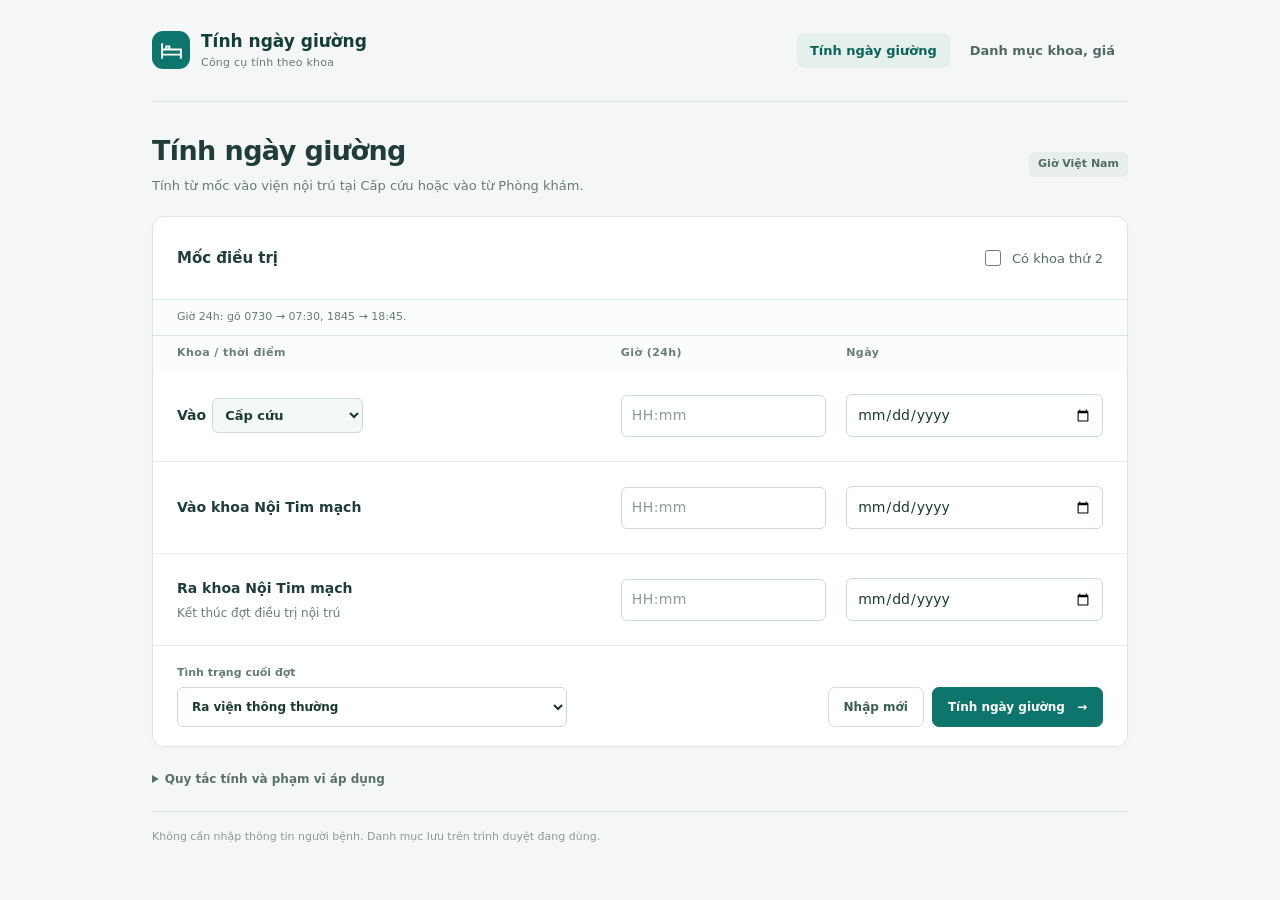
==== commit 1b56ebb0: "Add files via upload" ====
--- a/index.html
+++ b/index.html
@@ -6,11 +6,11 @@
   <meta name="theme-color" content="#0d756b">
   <title>Tính ngày giường</title>
   <meta name="description" content="Tính ngày giường theo mốc vào Cấp cứu hoặc vào từ Phòng khám, chuyển khoa và ra viện. Danh mục khoa và giá nhập từ Excel.">
-  <link rel="stylesheet" href="style.css">
-  <script defer src="danh-muc.js"></script>
-  <script defer src="catalog.js"></script>
-  <script defer src="engine.js"></script>
-  <script defer src="app.js"></script>
+  <link rel="stylesheet" href="style.css?v=2.1.0">
+  <script defer src="danh-muc.js?v=2.1.0"></script>
+  <script defer src="catalog.js?v=2.1.0"></script>
+  <script defer src="engine.js?v=2.1.0"></script>
+  <script defer src="app.js?v=2.1.0"></script>
 </head>
 <body>
 <div class="shell">
@@ -19,30 +19,31 @@
     <nav aria-label="Trang"><a href="index.html" aria-current="page">Tính ngày giường</a><a href="danhmuc.html">Danh mục khoa, giá</a></nav>
   </header>
   <main>
-    <div class="page-title"><div><h1>Tính ngày giường</h1><p id="admitHint">Nội trú bắt đầu từ mốc vào Cấp cứu hoặc vào từ Phòng khám.</p></div><span class="pill">Giờ Việt Nam</span></div>
+    <div class="page-title"><div><h1>Tính ngày giường</h1><p id="admitHint">Tính từ mốc vào viện nội trú tại Cấp cứu hoặc vào từ Phòng khám.</p></div><span class="pill">Giờ Việt Nam</span></div>
     <div id="catalogNotice" class="notice warning" role="status" hidden></div>
     <section class="card input-card" aria-label="Nhập mốc thời gian">
       <form id="calcForm" novalidate>
         <div class="section-head"><h2>Mốc điều trị</h2><label class="check"><input id="hasMiddle" type="checkbox"> Có khoa thứ 2</label></div>
-        <div class="time-grid grid-head" aria-hidden="true"><span>Khoa / thời điểm</span><span>Giờ</span><span>Ngày</span></div>
+        <p class="clock-hint">Giờ 24h: gõ 0730 → 07:30, 1845 → 18:45.</p>
+        <div class="time-grid grid-head" aria-hidden="true"><span>Khoa / thời điểm</span><span>Giờ (24h)</span><span>Ngày</span></div>
         <div class="time-grid time-row">
-          <div class="row-name"><label class="origin-label" for="origin">Vào <select id="origin" aria-label="Nơi tiếp nhận"><option value="CAP_CUU">Cấp cứu</option><option value="PHONG_KHAM">Phòng khám</option></select></label><label id="ccWardLabel" class="ward-label"><span class="sr-only">Khoa tiếp nhận trong danh mục</span><select id="ccWard" aria-label="Khoa tiếp nhận trong danh mục" required></select></label></div>
-          <label class="date-field"><span>Giờ vào tiếp nhận</span><input id="arrivalTime" type="time" step="60" required aria-label="Giờ vào Cấp cứu hoặc Phòng khám"></label>
+          <div class="row-name"><label class="origin-label" for="origin">Vào <select id="origin" aria-label="Nơi tiếp nhận"><option value="CAP_CUU">Cấp cứu</option><option value="PHONG_KHAM">Phòng khám</option></select></label></div>
+          <label class="date-field"><span>Giờ vào tiếp nhận</span><input id="arrivalTime" type="text" class="clock-input" inputmode="numeric" maxlength="5" placeholder="HH:mm" autocomplete="off" spellcheck="false" pattern="(?:[01][0-9]|2[0-3]):[0-5][0-9]" required aria-label="Giờ vào Cấp cứu hoặc Phòng khám"></label>
           <label class="date-field"><span>Ngày vào tiếp nhận</span><input id="arrivalDate" type="date" min="1900-01-01" max="2200-12-31" required aria-label="Ngày vào Cấp cứu hoặc Phòng khám"></label>
         </div>
         <div id="middleRow" class="time-grid time-row" hidden>
           <div class="row-name"><label for="middleWard">Vào khoa thứ 2 <small>(nếu có)</small></label><select id="middleWard" aria-label="Chọn khoa thứ 2" disabled></select></div>
-          <label class="date-field"><span>Giờ vào khoa thứ 2</span><input id="middleTime" type="time" step="60" disabled aria-label="Giờ vào khoa thứ 2"></label>
+          <label class="date-field"><span>Giờ vào khoa thứ 2</span><input id="middleTime" type="text" class="clock-input" inputmode="numeric" maxlength="5" placeholder="HH:mm" autocomplete="off" spellcheck="false" pattern="(?:[01][0-9]|2[0-3]):[0-5][0-9]" disabled aria-label="Giờ vào khoa thứ 2"></label>
           <label class="date-field"><span>Ngày vào khoa thứ 2</span><input id="middleDate" type="date" min="1900-01-01" max="2200-12-31" disabled aria-label="Ngày vào khoa thứ 2"></label>
         </div>
         <div class="time-grid time-row">
-          <div class="row-name"><label for="finalWard">Vào khoa điều trị cuối</label><select id="finalWard" aria-label="Chọn khoa điều trị cuối" required></select></div>
-          <label class="date-field"><span>Giờ vào khoa cuối</span><input id="finalTime" type="time" step="60" required aria-label="Giờ vào khoa cuối"></label>
-          <label class="date-field"><span>Ngày vào khoa cuối</span><input id="finalDate" type="date" min="1900-01-01" max="2200-12-31" required aria-label="Ngày vào khoa cuối"></label>
+          <div class="row-name"><label for="finalTime">Vào khoa Nội Tim mạch</label></div>
+          <label class="date-field"><span>Giờ vào Nội Tim mạch</span><input id="finalTime" type="text" class="clock-input" inputmode="numeric" maxlength="5" placeholder="HH:mm" autocomplete="off" spellcheck="false" pattern="(?:[01][0-9]|2[0-3]):[0-5][0-9]" required aria-label="Giờ vào Nội Tim mạch"></label>
+          <label class="date-field"><span>Ngày vào Nội Tim mạch</span><input id="finalDate" type="date" min="1900-01-01" max="2200-12-31" required aria-label="Ngày vào Nội Tim mạch"></label>
         </div>
         <div class="time-grid time-row exit-row">
           <div class="row-name"><label id="exitLabel" for="exitTime">Ra khoa Nội Tim mạch</label><span class="muted small">Kết thúc đợt điều trị nội trú</span></div>
-          <label class="date-field"><span>Giờ ra viện</span><input id="exitTime" type="time" step="60" required aria-label="Giờ kết thúc đợt nội trú"></label>
+          <label class="date-field"><span>Giờ ra viện</span><input id="exitTime" type="text" class="clock-input" inputmode="numeric" maxlength="5" placeholder="HH:mm" autocomplete="off" spellcheck="false" pattern="(?:[01][0-9]|2[0-3]):[0-5][0-9]" required aria-label="Giờ kết thúc đợt nội trú"></label>
           <label class="date-field"><span>Ngày ra viện</span><input id="exitDate" type="date" min="1900-01-01" max="2200-12-31" required aria-label="Ngày kết thúc đợt nội trú"></label>
         </div>
         <div class="form-bottom"><label class="status-field" for="status">Tình trạng cuối đợt<select id="status" required></select></label><div class="actions"><button id="resetBtn" type="button" class="btn">Nhập mới</button><button id="calculateBtn" type="submit" class="btn primary">Tính ngày giường <span aria-hidden="true">→</span></button></div></div>
@@ -58,7 +59,7 @@
       <p id="copyStatus" class="small" role="status" hidden></p>
       <details class="detail-box"><summary>Chi tiết theo ngày</summary><div class="table-scroll"><table class="day-table"><thead><tr><th>Ngày</th><th>Khoa</th><th>Giờ nằm</th><th>Ngày tính</th><th>Lý do</th></tr></thead><tbody id="detailRows"></tbody></table></div></details>
     </section>
-    <details class="rules"><summary>Quy tắc tính và phạm vi áp dụng</summary><p>Mốc vào Cấp cứu hoặc vào từ Phòng khám đều bắt đầu nội trú theo quy ước bạn yêu cầu. Chọn khoa tiếp nhận tương ứng trong danh mục để ghi nhận phần trước lúc chuyển khoa.</p><p>≤4 giờ: 0 ngày; &gt;4 đến &lt;24 giờ: 1 ngày. Từ 24 giờ: lấy ngày ra trừ ngày vào; nhóm tử vong, nặng xin về / chuyển viện hoặc qua cấp cứu vẫn cần nội trú chuyển viện được cộng 1 ngày. Chuyển 2 khoa trong ngày: mỗi khoa 0,5 ngày. Từ 3 khoa: xét 2 khoa nằm &gt;4 giờ có giá cao nhất và thấp nhất.</p><p>Phân bổ dự kiến theo ngày lịch: tính ngày vào, bỏ ngày ra thông thường; nhóm đặc biệt tính cả ngày ra. Cấp cứu ≤4 giờ không tính giường hồi sức cấp cứu. Các tổ hợp chưa rõ cách phân bổ được để “Cần đối chiếu”, không tự gán 0. Tiền giường chỉ tạm tính theo giá danh mục; chưa xét mức hưởng BHYT, nằm ghép, hậu phẫu và điều kiện ICU. Chuyển khoa nội bộ chưa phải kết thúc đợt nội trú.</p><p>Căn cứ các ngưỡng ngày giường: Điều 4c TT35/2016/TT-BYT, bổ sung bởi TT39/2024/TT-BYT. <a href="https://vbpl.vn/botuphap/Pages/vbpq-toanvan.aspx?ItemID=171885" target="_blank" rel="noopener">Xem văn bản</a> · <a href="https://baohiemxahoi.gov.vn/tintuc/Pages/hoat-dong-bhxh-viet-nam.aspx?CateID=0&amp;ItemID=24020" target="_blank" rel="noopener">Hướng dẫn BHXH Việt Nam</a>. Mốc Phòng khám là cấu hình theo yêu cầu, không phải kết luận chung về thanh toán thời gian khám ngoại trú. Quy tắc không tự cập nhật khi văn bản thay đổi.</p></details>
+    <details class="rules"><summary>Quy tắc tính và phạm vi áp dụng</summary><p>Hàng đầu là mốc vào viện nội trú theo hồ sơ: tại Cấp cứu hoặc vào từ Phòng khám. Phòng khám chỉ là đường vào viện, không có giường, không tính tiền hoặc chia 0,5 ngày cho Phòng khám; không đếm là một khoa trong quy tắc chuyển khoa.</p><p>≤4 giờ: 0 ngày; &gt;4 đến &lt;24 giờ: 1 ngày. Từ 24 giờ: lấy ngày ra trừ ngày vào; nhóm tử vong, nặng xin về / chuyển viện hoặc qua cấp cứu vẫn cần nội trú chuyển viện được cộng 1 ngày. Chuyển 2 khoa trong ngày: mỗi khoa 0,5 ngày. Từ 3 khoa: xét 2 khoa nằm &gt;4 giờ có giá cao nhất và thấp nhất.</p><p>Phân bổ dự kiến theo ngày lịch: tính ngày vào, bỏ ngày ra thông thường; nhóm đặc biệt tính cả ngày ra. Cấp cứu ≤4 giờ không tính giường hồi sức cấp cứu. Các tổ hợp chưa rõ cách phân bổ được để “Cần đối chiếu”, không tự gán 0. Tiền giường chỉ tạm tính theo giá danh mục; chưa xét mức hưởng BHYT, nằm ghép, hậu phẫu và điều kiện ICU. Chuyển khoa nội bộ chưa phải kết thúc đợt nội trú.</p><p>Căn cứ các ngưỡng ngày giường: Điều 4c TT35/2016/TT-BYT, bổ sung bởi TT39/2024/TT-BYT. <a href="https://vbpl.vn/botuphap/Pages/vbpq-toanvan.aspx?ItemID=171885" target="_blank" rel="noopener">Xem văn bản</a> · <a href="https://baohiemxahoi.gov.vn/tintuc/Pages/hoat-dong-bhxh-viet-nam.aspx?CateID=0&amp;ItemID=24020" target="_blank" rel="noopener">Hướng dẫn BHXH Việt Nam</a>. Không dùng giờ đăng ký khám ngoại trú thay cho giờ vào viện nội trú. Nếu có ngày chưa xác định được khoa có giường thực tế, kết quả giữ phần đó ở “Cần đối chiếu”. Quy tắc không tự cập nhật khi văn bản thay đổi.</p></details>
   </main>
   <footer>Không cần nhập thông tin người bệnh. Danh mục lưu trên trình duyệt đang dùng.</footer>
 </div>
--- a/style.css
+++ b/style.css
@@ -1,3 +1,5 @@
 :root{font-family:system-ui,-apple-system,BlinkMacSystemFont,"Segoe UI",sans-serif;color:#203d3b;background:#f5f7f7;font-synthesis:none;--accent:#0d756b;--border:#dce6e4;--muted:#667b78;--soft:#edf6f3;--error:#9f3535}*{box-sizing:border-box}body{margin:0;font-size:15px;line-height:1.5}button,input,select{font:inherit}button,a,input,select{touch-action:manipulation}a{color:var(--accent);text-underline-offset:3px}button{cursor:pointer}[hidden]{display:none!important}.shell{max-width:1040px;margin:0 auto;padding:0 32px}.header{min-height:102px;display:flex;align-items:center;justify-content:space-between;gap:24px;border-bottom:1px solid var(--border)}.brand{display:flex;align-items:center;gap:11px;color:#143d37;text-decoration:none;font-weight:750;font-size:17px;line-height:1.3}.brand small{display:block;color:var(--muted);font-size:11px;font-weight:500;margin-top:4px;letter-spacing:.02em}.brand-mark{display:grid;place-items:center;background:var(--accent);color:white;width:38px;height:38px;border-radius:11px}.brand svg{width:25px;height:25px}.header nav{display:flex;gap:7px;align-items:center;flex-wrap:wrap}.header nav a{text-decoration:none;color:#536966;padding:8px 13px;border-radius:7px;font-size:13px;font-weight:650}.header nav a[aria-current]{background:#e5f0ec;color:#0b645a}main{padding:32px 0 0}.page-title{display:flex;align-items:center;justify-content:space-between;gap:12px;margin-bottom:21px}h1{font-size:27px;letter-spacing:-.6px;line-height:1.25;margin:0 0 8px;font-weight:750}h2{font-size:15px;margin:0;font-weight:750}p{margin:0}.page-title p{font-size:13px;color:var(--muted)}.pill{display:inline-block;background:#e7eeed;color:#526c66;border-radius:5px;padding:4px 9px;font-size:11px;white-space:nowrap;font-weight:650}.card{border:1px solid var(--border);border-radius:12px;background:#fff;box-shadow:0 3px 10px #143d3704;overflow:hidden}.section-head{padding:17px 24px;display:flex;justify-content:space-between;align-items:center;border-bottom:1px solid var(--border);gap:10px}.check{display:flex;gap:8px;align-items:center;color:#516d66;font-size:13px;cursor:pointer}.check input{width:16px;height:16px;accent-color:var(--accent)}.time-grid{display:grid;grid-template-columns:minmax(260px,1.65fr) minmax(115px,.8fr) minmax(155px,1fr);column-gap:20px;padding-left:24px;padding-right:24px}.grid-head{background:#fbfcfc;color:#6a7e79;font-size:11px;font-weight:650;padding-top:9px;padding-bottom:9px;letter-spacing:.04em}.time-row{align-items:center;padding-top:17px;padding-bottom:17px;border-bottom:1px solid #e7edeb;min-height:92px}.row-name{display:flex;align-items:flex-start;flex-direction:column;gap:5px;min-width:0}.row-name>label{font-weight:650;font-size:14px}.row-name small{font-weight:450;color:var(--muted)}.row-name select{max-width:100%;width:100%;font-size:13px;padding:8px 29px 8px 11px;min-height:37px}.row-name .origin-label{display:flex;align-items:center;gap:6px}.origin-label select{display:inline-block;width:auto;font-weight:650;padding-left:8px;background-color:#f4f8f6;min-height:34px}.ward-label{width:100%}.ward-label select{font-weight:450}.date-field{display:block;min-width:0}.date-field>span{display:none}.date-field input{min-width:0;width:100%;font-size:14px;font-variant-numeric:tabular-nums}input,select{color:#1b3933;border:1px solid #cddad6;border-radius:6px;background:#fff;padding:9px 10px;min-height:42px;outline-offset:3px}input:focus-visible,select:focus-visible,button:focus-visible,a:focus-visible,summary:focus-visible,.file-btn:focus-within{outline:3px solid #63b9a7;outline-offset:2px}input:disabled,select:disabled{background:#f1f4f2}input:invalid:not(:placeholder-shown){box-shadow:none}.small{font-size:12px}.muted{color:var(--muted)}.form-bottom{padding:19px 24px;display:flex;align-items:flex-end;justify-content:space-between;gap:22px}.status-field{display:flex;flex-direction:column;gap:5px;max-width:390px;flex:1;font-size:11px;color:var(--muted);font-weight:650}.status-field select{font-size:12px;min-height:40px;max-width:100%}.actions{display:flex;gap:8px;align-items:center;flex-wrap:wrap}.btn{display:inline-flex;align-items:center;justify-content:center;gap:12px;border:1px solid #d3dfdb;background:#fff;color:#3d5d54;padding:9px 15px;border-radius:7px;min-height:40px;font-size:12px;font-weight:650;text-decoration:none;white-space:nowrap}.btn:hover{background:#f3f7f5;border-color:#a9c2b9}.btn.primary{border-color:var(--accent);background:var(--accent);color:white}.btn.primary:hover{background:#086458}.btn:disabled{cursor:wait;opacity:.55}.small-btn{font-size:11px;min-height:33px;padding:6px 11px}.notice{margin:16px 24px;padding:11px 13px;border-radius:7px;background:var(--soft);border:1px solid #d6e8e0;color:#256954;font-size:12px;white-space:pre-line}.notice.error{background:#fff2f0;border-color:#f2d5d1;color:var(--error)}.notice.warning{background:#fff9eb;border-color:#eedfbb;color:#825f1f}.notice a{color:inherit;font-weight:650}#catalogNotice{margin:0 0 16px}.result-card{margin-top:20px;scroll-margin-top:16px}.result-heading{display:flex;justify-content:space-between;align-items:center;padding:20px 24px 14px;gap:16px}.result-heading h2{font-size:17px;margin-bottom:4px}.total{display:flex;align-items:baseline;gap:8px;white-space:nowrap}.total strong{font-size:34px;color:var(--accent);font-weight:750;line-height:1}.total span{font-size:12px;color:var(--muted)}.total-reason{padding:0 24px 17px;color:#576c63;font-size:12px}.result-table{border-collapse:collapse;width:100%;font-size:12px;table-layout:fixed}.result-table th{font-size:10px;letter-spacing:.05em;text-transform:uppercase;font-weight:650;text-align:left;padding:10px 24px;background:#f3f8f5;color:#688177;border-top:1px solid var(--border);border-bottom:1px solid var(--border)}.result-table th:first-child{width:29%}.result-table th:nth-child(2){width:19%}.result-table td{padding:13px 24px;border-bottom:1px solid #e6edeb;vertical-align:top;overflow-wrap:anywhere}.result-table td:nth-child(1){font-weight:650;color:#2e4a41}.result-table td:nth-child(2){color:#0e705d;font-weight:750;white-space:normal}.result-table td:nth-child(3){color:#647970;font-size:12px}.result-table .pending-number{color:#8b671f}.result-table td small{display:block;font-size:10px;margin-top:3px;color:var(--muted);font-weight:450}.result-bottom{padding:14px 24px;display:flex;align-items:center;justify-content:space-between;gap:18px}.result-bottom p{max-width:65%}#copyStatus{margin:0 24px 12px;color:var(--accent)}.detail-box{margin:0 24px 17px;border-top:1px dashed var(--border);padding-top:12px}summary{cursor:pointer;font-size:12px;font-weight:600;color:#587268}details[open]>summary{margin-bottom:12px}.table-scroll{overflow-x:auto}.day-table{border-collapse:collapse;font-size:10px;width:100%;min-width:640px}.day-table th{text-align:left;color:var(--muted);font-weight:600}.day-table td,.day-table th{padding:7px 8px;border-bottom:1px solid var(--border);vertical-align:top}.day-table td:last-child{max-width:350px}.rules{margin:23px 0;color:var(--muted);font-size:12px}.rules p{margin:10px 0;line-height:1.75}.rules .actions{margin-top:12px}footer{border-top:1px solid var(--border);padding:17px 0 26px;color:#8b9b95;font-size:11px}.import-bar{display:flex;align-items:center;justify-content:space-between;gap:20px;padding:22px 24px;border-bottom:1px solid var(--border);background:#fafcfb}.import-bar strong{font-size:14px}.import-bar p{margin-top:5px}.file-btn{cursor:pointer;position:relative}.catalog-info{padding:15px 24px 10px;display:flex;justify-content:space-between;align-items:center;min-height:45px}.warning-pill{background:#fff5dc;color:#916c1f}.catalog-table{border-collapse:collapse;width:calc(100% - 48px);margin:0 24px;table-layout:fixed}.catalog-table th{text-align:left;font-size:11px;color:#587268;font-weight:650;padding:8px 8px 8px 0;border-bottom:1px solid var(--border)}.catalog-table td{padding:7px 8px 7px 0;border-bottom:1px solid #edf1ef}.catalog-table input{width:100%;min-width:0;font-size:13px;min-height:38px;padding:8px 10px}.price-col{width:31%}.delete-col{width:42px}.delete-btn{border:0;background:transparent;color:#9a8078;font-size:20px;min-width:30px;min-height:36px;border-radius:5px}.delete-btn:hover{background:#fff0ec;color:#9c3f2e}.catalog-actions{display:flex;justify-content:space-between;gap:15px;padding:17px 24px 18px;align-items:center}.text-btn{background:none;border:0;padding:7px 0;color:var(--accent);font-size:12px;font-weight:650}.storage-note{padding:0 24px 22px;font-size:11px;max-width:850px}.back-row{margin:24px 0;font-size:12px}.sr-only{position:absolute!important;width:1px;height:1px;padding:0;margin:-1px;overflow:hidden;clip:rect(0,0,0,0);white-space:nowrap;border:0}.error-row input{border-color:#c77463}
 @media(max-width:720px){.shell{padding:0 18px}.header{min-height:unset;padding:20px 0 14px;flex-direction:column;align-items:flex-start;gap:17px}.header nav{width:100%;gap:5px}.header nav a{flex:1;text-align:center;font-size:12px;padding:9px 7px}.brand{font-size:16px}.brand small{font-size:10px}.brand-mark{width:34px;height:34px;border-radius:9px}main{padding-top:24px}h1{font-size:24px}.page-title{margin-bottom:18px}.page-title p{font-size:12px}.page-title .pill{display:none}.section-head{padding:15px 17px}.check{font-size:11px}.time-grid{padding-left:17px;padding-right:17px;column-gap:10px;grid-template-columns:minmax(100px,.8fr) minmax(165px,1.2fr)}.grid-head{display:none}.time-row{padding-top:17px;padding-bottom:17px;row-gap:11px}.row-name{grid-column:1 / -1;display:flex;flex-direction:row;flex-wrap:wrap;align-items:center;gap:8px}.row-name>label{font-size:13px}.row-name>select,.ward-label{width:auto;flex:1;min-width:140px;max-width:100%}.row-name select{font-size:12px}.row-name>.muted{font-size:10px}.date-field>span{display:block;color:var(--muted);font-size:10px;margin-bottom:5px}.date-field input{font-size:13px;min-height:43px;padding:8px}.form-bottom{padding:17px;flex-direction:column;align-items:stretch;gap:16px}.status-field{max-width:100%}.form-bottom>.actions{justify-content:flex-end}.form-bottom .primary{flex:1}.notice{margin:12px 17px}.result-heading{padding:18px 17px 12px}.result-heading h2{font-size:16px}.result-heading .small{font-size:10px}.total{gap:5px}.total strong{font-size:30px}.total span{font-size:10px}.total-reason{padding:0 17px 15px;font-size:11px}.result-table th{padding:9px 10px;font-size:9px}.result-table th:first-child{padding-left:17px;width:27%}.result-table th:nth-child(2){width:24%}.result-table td{padding:12px 10px;font-size:11px}.result-table td:first-child{padding-left:17px}.result-table td:nth-child(3){padding-right:17px;font-size:10px}.result-table td small{font-size:9px}.result-bottom{padding:15px 17px;flex-wrap:wrap;gap:12px}.result-bottom p{max-width:100%;font-size:10px}.result-bottom .actions{margin-left:auto}.detail-box{margin:0 17px 16px}#copyStatus{margin-left:17px}.rules{font-size:11px;line-height:1.7}.import-bar{padding:18px 17px;flex-direction:column;align-items:stretch;gap:13px}.import-bar .actions{flex-wrap:nowrap}.import-bar .actions>*{flex:1}.import-bar .btn{font-size:11px;padding:9px 11px}.catalog-info{padding:14px 17px 8px}.catalog-table{width:calc(100% - 34px);margin:0 17px}.catalog-table th{font-size:10px}.catalog-table th .muted{display:block;font-size:9px}.catalog-table input{font-size:12px;padding:8px}.price-col{width:34%}.delete-col{width:29px}.delete-btn{min-width:24px}.catalog-actions{padding:16px 17px;gap:8px}.catalog-actions .btn{padding:8px 11px;font-size:11px}.storage-note{padding:0 17px 18px;font-size:10px}footer{font-size:10px}.back-row{font-size:11px}}
 @media print{body{background:#fff;color:#000;font-size:11px}.shell{max-width:100%;padding:0}.header{padding:0 0 12px;min-height:60px}.header nav,.page-title .pill,.check,.form-bottom .actions,.result-bottom .actions,.rules,footer,#copyStatus,.notice.error{display:none!important}main{padding-top:15px}.page-title{margin-bottom:12px}h1{font-size:22px}.card{box-shadow:none;border-radius:0;break-inside:avoid}.section-head{padding:10px 14px}.time-row{min-height:65px;padding-top:10px;padding-bottom:10px}.time-grid{padding-left:14px;padding-right:14px;grid-template-columns:1.65fr .8fr 1fr}.date-field>span{display:none}input,select{border:0;padding:3px!important;min-height:25px!important;color:#000!important;background:#fff!important;appearance:none}.form-bottom{padding:10px 14px;display:block}.status-field{max-width:100%}.row-name select{font-size:12px}.result-card{margin-top:15px}.result-heading{padding:12px 14px}.total-reason{padding-left:14px}.result-table th,.result-table td{padding:8px 14px}.result-bottom{padding:10px 14px}.detail-box{margin:0 14px 12px}.day-table{min-width:0}.table-scroll{overflow:visible}.day-table td,.day-table th{font-size:9px}.brand-mark{print-color-adjust:exact}.notice.warning{print-color-adjust:exact}.grid-head{display:grid}}
+
+.clock-hint{padding:9px 24px;color:var(--muted);font-size:11px;border-bottom:1px solid var(--border);background:#fbfcfc}.clock-input{font-variant-numeric:tabular-nums;letter-spacing:.04em}.clock-input::placeholder{color:#8a9c95;letter-spacing:.03em}@media(max-width:720px){.clock-hint{padding:9px 17px;font-size:10px}}@media print{.clock-hint{display:none}}
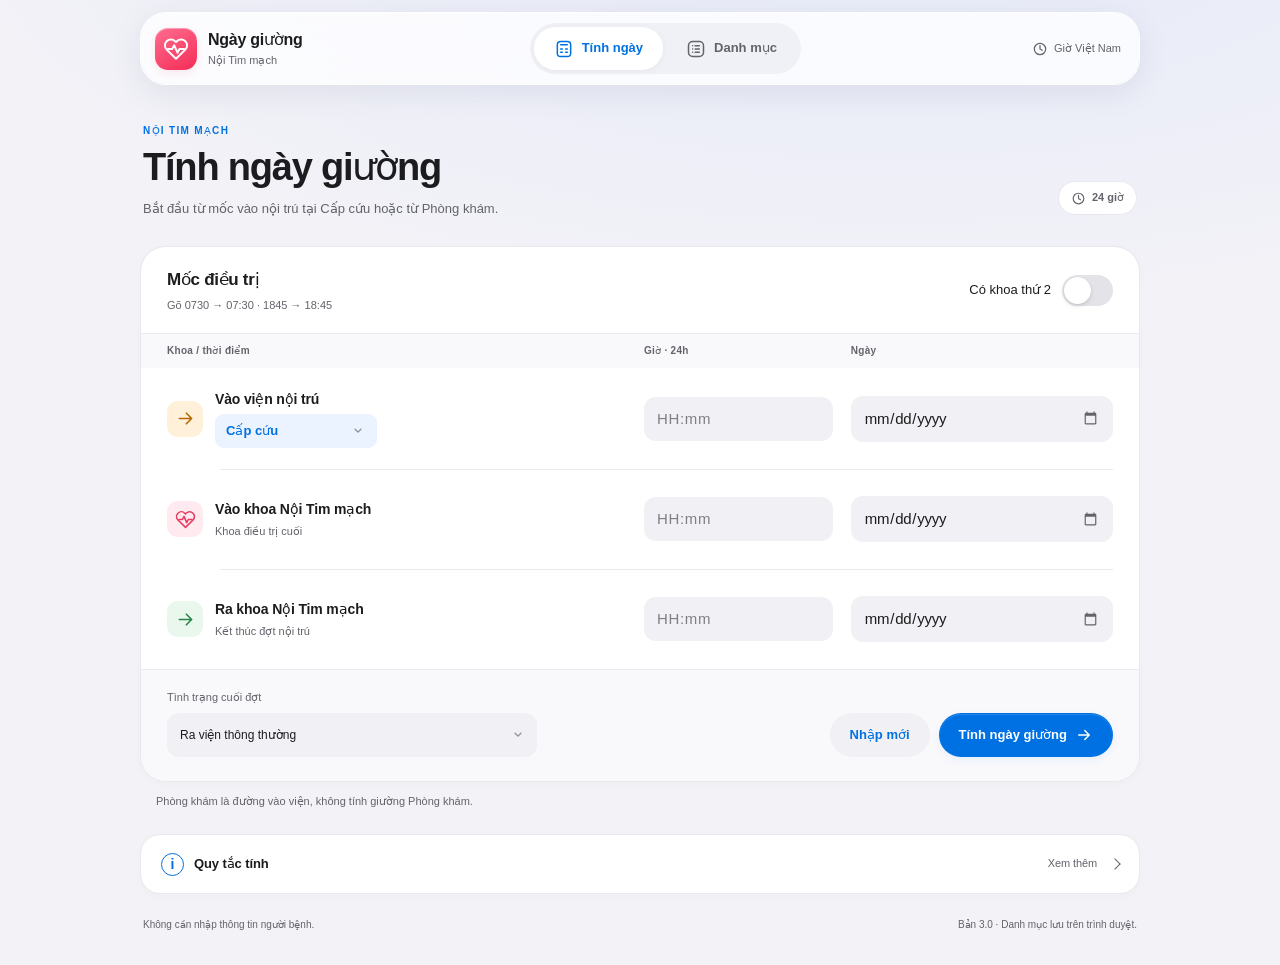
==== commit 3fddb8f3: "Add files via upload" ====
--- a/index.html
+++ b/index.html
@@ -2,66 +2,102 @@
 <html lang="vi">
 <head>
   <meta charset="utf-8">
-  <meta name="viewport" content="width=device-width, initial-scale=1">
-  <meta name="theme-color" content="#0d756b">
-  <title>Tính ngày giường</title>
-  <meta name="description" content="Tính ngày giường theo mốc vào Cấp cứu hoặc vào từ Phòng khám, chuyển khoa và ra viện. Danh mục khoa và giá nhập từ Excel.">
-  <link rel="stylesheet" href="style.css?v=2.1.0">
-  <script defer src="danh-muc.js?v=2.1.0"></script>
-  <script defer src="catalog.js?v=2.1.0"></script>
-  <script defer src="engine.js?v=2.1.0"></script>
-  <script defer src="app.js?v=2.1.0"></script>
+  <meta name="viewport" content="width=device-width, initial-scale=1, viewport-fit=cover">
+  <meta name="color-scheme" content="light dark">
+  <meta name="theme-color" content="#f2f2f7" media="(prefers-color-scheme: light)">
+  <meta name="theme-color" content="#000000" media="(prefers-color-scheme: dark)">
+  <meta name="apple-mobile-web-app-capable" content="yes">
+  <meta name="apple-mobile-web-app-title" content="Ngày giường">
+  <title>Tính ngày giường · Nội Tim mạch</title>
+  <meta name="description" content="Tính ngày giường từ mốc vào nội trú tại Cấp cứu hoặc từ Phòng khám. Giờ 24h, danh mục khoa và giá nhập từ Excel.">
+  <link rel="icon" href="icon.svg" type="image/svg+xml">
+  <link rel="stylesheet" href="style.css?v=3.0.0">
+  <script defer src="danh-muc.js?v=3.0.0"></script>
+  <script defer src="catalog.js?v=3.0.0"></script>
+  <script defer src="engine.js?v=3.0.0"></script>
+  <script defer src="app.js?v=3.0.0"></script>
 </head>
 <body>
+<a class="skip-link" href="#main">Đến nội dung chính</a>
 <div class="shell">
   <header class="header">
-    <a class="brand" href="index.html"><span class="brand-mark" aria-hidden="true"><svg viewBox="0 0 24 24" fill="none" stroke="currentColor" stroke-width="1.8"><path d="M3 5v15m18-9v9M3 16h18M3 11h18v5M7 8h3v3H7z"/></svg></span><span>Tính ngày giường<small>Công cụ tính theo khoa</small></span></a>
-    <nav aria-label="Trang"><a href="index.html" aria-current="page">Tính ngày giường</a><a href="danhmuc.html">Danh mục khoa, giá</a></nav>
+    <a class="brand" href="index.html"><span class="brand-mark"><svg viewBox="0 0 24 24" fill="none" stroke="currentColor" stroke-width="1.8" stroke-linecap="round" stroke-linejoin="round" aria-hidden="true"><path d="M20.6 4.8a5.5 5.5 0 0 0-7.8 0L12 5.6l-.8-.8a5.5 5.5 0 0 0-7.8 7.8L12 21l8.6-8.4a5.5 5.5 0 0 0 0-7.8Z"/><path d="M4.5 12h4l1.8-3.5 3.1 7 1.8-3.5h4.3"/></svg></span><span>Ngày giường<small>Nội Tim mạch</small></span></a>
+    <nav class="tab-bar" aria-label="Trang"><a href="index.html" aria-current="page"><svg viewBox="0 0 24 24" fill="none" stroke="currentColor" stroke-width="1.8" stroke-linecap="round" stroke-linejoin="round" aria-hidden="true"><rect x="4" y="3" width="16" height="18" rx="4"/><path d="M8 7h8M8 12h2m4 0h2m-8 4h2m4 0h2"/></svg><span>Tính ngày</span></a><a href="danhmuc.html"><svg viewBox="0 0 24 24" fill="none" stroke="currentColor" stroke-width="1.8" stroke-linecap="round" stroke-linejoin="round" aria-hidden="true"><rect x="3" y="3" width="18" height="18" rx="5"/><path d="M8 8h.01M11 8h5M8 12h.01M11 12h5M8 16h.01M11 16h5"/></svg><span>Danh mục</span></a></nav>
+    <span class="header-status"><svg viewBox="0 0 24 24" fill="none" stroke="currentColor" stroke-width="1.8" stroke-linecap="round" stroke-linejoin="round" aria-hidden="true"><circle cx="12" cy="12" r="8.5"/><path d="M12 7v5l3.2 2"/></svg><span>Giờ Việt Nam</span></span>
   </header>
-  <main>
-    <div class="page-title"><div><h1>Tính ngày giường</h1><p id="admitHint">Tính từ mốc vào viện nội trú tại Cấp cứu hoặc vào từ Phòng khám.</p></div><span class="pill">Giờ Việt Nam</span></div>
+  <main id="main">
+    <div class="page-title">
+      <div><p class="eyebrow">NỘI TIM MẠCH</p><h1>Tính ngày giường</h1><p id="admitHint">Bắt đầu từ mốc vào nội trú tại Cấp cứu hoặc từ Phòng khám.</p></div>
+      <span class="pill time-pill"><svg viewBox="0 0 24 24" fill="none" stroke="currentColor" stroke-width="1.8" stroke-linecap="round" stroke-linejoin="round" aria-hidden="true"><circle cx="12" cy="12" r="8.5"/><path d="M12 7v5l3.2 2"/></svg>24 giờ</span>
+    </div>
     <div id="catalogNotice" class="notice warning" role="status" hidden></div>
-    <section class="card input-card" aria-label="Nhập mốc thời gian">
+    <section class="card input-card" aria-labelledby="treatmentTitle">
       <form id="calcForm" novalidate>
-        <div class="section-head"><h2>Mốc điều trị</h2><label class="check"><input id="hasMiddle" type="checkbox"> Có khoa thứ 2</label></div>
-        <p class="clock-hint">Giờ 24h: gõ 0730 → 07:30, 1845 → 18:45.</p>
-        <div class="time-grid grid-head" aria-hidden="true"><span>Khoa / thời điểm</span><span>Giờ (24h)</span><span>Ngày</span></div>
+        <div class="section-head">
+          <div><h2 id="treatmentTitle">Mốc điều trị</h2><p class="clock-hint">Gõ 0730 → 07:30 · 1845 → 18:45</p></div>
+          <label class="check" for="hasMiddle"><span>Có khoa thứ 2</span><input id="hasMiddle" type="checkbox" role="switch"><span class="switch-track" aria-hidden="true"></span></label>
+        </div>
+        <div class="time-grid grid-head" aria-hidden="true"><span>Khoa / thời điểm</span><span>Giờ · 24h</span><span>Ngày</span></div>
         <div class="time-grid time-row">
-          <div class="row-name"><label class="origin-label" for="origin">Vào <select id="origin" aria-label="Nơi tiếp nhận"><option value="CAP_CUU">Cấp cứu</option><option value="PHONG_KHAM">Phòng khám</option></select></label></div>
-          <label class="date-field"><span>Giờ vào tiếp nhận</span><input id="arrivalTime" type="text" class="clock-input" inputmode="numeric" maxlength="5" placeholder="HH:mm" autocomplete="off" spellcheck="false" pattern="(?:[01][0-9]|2[0-3]):[0-5][0-9]" required aria-label="Giờ vào Cấp cứu hoặc Phòng khám"></label>
-          <label class="date-field"><span>Ngày vào tiếp nhận</span><input id="arrivalDate" type="date" min="1900-01-01" max="2200-12-31" required aria-label="Ngày vào Cấp cứu hoặc Phòng khám"></label>
+          <div class="row-name">
+            <span class="step-icon orange" aria-hidden="true"><svg viewBox="0 0 24 24" fill="none" stroke="currentColor" stroke-width="1.9" stroke-linecap="round" stroke-linejoin="round" aria-hidden="true"><path d="M5 12h14m-6-6 6 6-6 6"/></svg></span>
+            <div class="row-copy"><label for="origin">Vào viện nội trú</label><select id="origin" aria-label="Vào từ Cấp cứu hoặc Phòng khám"><option value="CAP_CUU">Cấp cứu</option><option value="PHONG_KHAM">Phòng khám</option></select></div>
+          </div>
+          <label class="date-field clock-field"><span>Giờ · 24h</span><input id="arrivalTime" type="text" class="clock-input" inputmode="numeric" maxlength="5" placeholder="HH:mm" autocomplete="off" spellcheck="false" pattern="(?:[01][0-9]|2[0-3]):[0-5][0-9]" required aria-label="Giờ vào Cấp cứu hoặc từ Phòng khám"></label>
+          <label class="date-field"><span>Ngày</span><input id="arrivalDate" type="date" min="1900-01-01" max="2200-12-31" required aria-label="Ngày vào Cấp cứu hoặc từ Phòng khám"></label>
         </div>
         <div id="middleRow" class="time-grid time-row" hidden>
-          <div class="row-name"><label for="middleWard">Vào khoa thứ 2 <small>(nếu có)</small></label><select id="middleWard" aria-label="Chọn khoa thứ 2" disabled></select></div>
-          <label class="date-field"><span>Giờ vào khoa thứ 2</span><input id="middleTime" type="text" class="clock-input" inputmode="numeric" maxlength="5" placeholder="HH:mm" autocomplete="off" spellcheck="false" pattern="(?:[01][0-9]|2[0-3]):[0-5][0-9]" disabled aria-label="Giờ vào khoa thứ 2"></label>
-          <label class="date-field"><span>Ngày vào khoa thứ 2</span><input id="middleDate" type="date" min="1900-01-01" max="2200-12-31" disabled aria-label="Ngày vào khoa thứ 2"></label>
+          <div class="row-name">
+            <span class="step-icon purple" aria-hidden="true"><svg viewBox="0 0 24 24" fill="none" stroke="currentColor" stroke-width="1.8" stroke-linecap="round" stroke-linejoin="round" aria-hidden="true"><rect x="3" y="3" width="18" height="18" rx="5"/><path d="M8 8h.01M11 8h5M8 12h.01M11 12h5M8 16h.01M11 16h5"/></svg></span>
+            <div class="row-copy"><label for="middleWard">Vào khoa thứ 2</label><select id="middleWard" aria-label="Chọn khoa thứ 2" disabled></select></div>
+          </div>
+          <label class="date-field clock-field"><span>Giờ · 24h</span><input id="middleTime" type="text" class="clock-input" inputmode="numeric" maxlength="5" placeholder="HH:mm" autocomplete="off" spellcheck="false" pattern="(?:[01][0-9]|2[0-3]):[0-5][0-9]" disabled aria-label="Giờ vào khoa thứ 2"></label>
+          <label class="date-field"><span>Ngày</span><input id="middleDate" type="date" min="1900-01-01" max="2200-12-31" disabled aria-label="Ngày vào khoa thứ 2"></label>
         </div>
         <div class="time-grid time-row">
-          <div class="row-name"><label for="finalTime">Vào khoa Nội Tim mạch</label></div>
-          <label class="date-field"><span>Giờ vào Nội Tim mạch</span><input id="finalTime" type="text" class="clock-input" inputmode="numeric" maxlength="5" placeholder="HH:mm" autocomplete="off" spellcheck="false" pattern="(?:[01][0-9]|2[0-3]):[0-5][0-9]" required aria-label="Giờ vào Nội Tim mạch"></label>
-          <label class="date-field"><span>Ngày vào Nội Tim mạch</span><input id="finalDate" type="date" min="1900-01-01" max="2200-12-31" required aria-label="Ngày vào Nội Tim mạch"></label>
+          <div class="row-name"><span class="step-icon pink" aria-hidden="true"><svg viewBox="0 0 24 24" fill="none" stroke="currentColor" stroke-width="1.8" stroke-linecap="round" stroke-linejoin="round" aria-hidden="true"><path d="M20.6 4.8a5.5 5.5 0 0 0-7.8 0L12 5.6l-.8-.8a5.5 5.5 0 0 0-7.8 7.8L12 21l8.6-8.4a5.5 5.5 0 0 0 0-7.8Z"/><path d="M4.5 12h4l1.8-3.5 3.1 7 1.8-3.5h4.3"/></svg></span><div class="row-copy"><label for="finalTime">Vào khoa Nội Tim mạch</label><span class="muted small">Khoa điều trị cuối</span></div></div>
+          <label class="date-field clock-field"><span>Giờ · 24h</span><input id="finalTime" type="text" class="clock-input" inputmode="numeric" maxlength="5" placeholder="HH:mm" autocomplete="off" spellcheck="false" pattern="(?:[01][0-9]|2[0-3]):[0-5][0-9]" required aria-label="Giờ vào Nội Tim mạch"></label>
+          <label class="date-field"><span>Ngày</span><input id="finalDate" type="date" min="1900-01-01" max="2200-12-31" required aria-label="Ngày vào Nội Tim mạch"></label>
         </div>
         <div class="time-grid time-row exit-row">
-          <div class="row-name"><label id="exitLabel" for="exitTime">Ra khoa Nội Tim mạch</label><span class="muted small">Kết thúc đợt điều trị nội trú</span></div>
-          <label class="date-field"><span>Giờ ra viện</span><input id="exitTime" type="text" class="clock-input" inputmode="numeric" maxlength="5" placeholder="HH:mm" autocomplete="off" spellcheck="false" pattern="(?:[01][0-9]|2[0-3]):[0-5][0-9]" required aria-label="Giờ kết thúc đợt nội trú"></label>
-          <label class="date-field"><span>Ngày ra viện</span><input id="exitDate" type="date" min="1900-01-01" max="2200-12-31" required aria-label="Ngày kết thúc đợt nội trú"></label>
+          <div class="row-name"><span class="step-icon green" aria-hidden="true"><svg viewBox="0 0 24 24" fill="none" stroke="currentColor" stroke-width="1.9" stroke-linecap="round" stroke-linejoin="round" aria-hidden="true"><path d="M5 12h14m-6-6 6 6-6 6"/></svg></span><div class="row-copy"><label id="exitLabel" for="exitTime">Ra khoa Nội Tim mạch</label><span class="muted small">Kết thúc đợt nội trú</span></div></div>
+          <label class="date-field clock-field"><span>Giờ · 24h</span><input id="exitTime" type="text" class="clock-input" inputmode="numeric" maxlength="5" placeholder="HH:mm" autocomplete="off" spellcheck="false" pattern="(?:[01][0-9]|2[0-3]):[0-5][0-9]" required aria-label="Giờ kết thúc đợt nội trú"></label>
+          <label class="date-field"><span>Ngày</span><input id="exitDate" type="date" min="1900-01-01" max="2200-12-31" required aria-label="Ngày kết thúc đợt nội trú"></label>
         </div>
-        <div class="form-bottom"><label class="status-field" for="status">Tình trạng cuối đợt<select id="status" required></select></label><div class="actions"><button id="resetBtn" type="button" class="btn">Nhập mới</button><button id="calculateBtn" type="submit" class="btn primary">Tính ngày giường <span aria-hidden="true">→</span></button></div></div>
+        <div class="form-bottom">
+          <label class="status-field" for="status"><span>Tình trạng cuối đợt</span><select id="status" required></select></label>
+          <div class="actions"><button id="resetBtn" type="button" class="btn">Nhập mới</button><button id="calculateBtn" type="submit" class="btn primary">Tính ngày giường<svg viewBox="0 0 24 24" fill="none" stroke="currentColor" stroke-width="1.9" stroke-linecap="round" stroke-linejoin="round" aria-hidden="true"><path d="M5 12h14m-6-6 6 6-6 6"/></svg></button></div>
+        </div>
         <div id="formError" class="notice error" role="alert" hidden></div>
       </form>
     </section>
+    <p class="section-note">Phòng khám là đường vào viện, không tính giường Phòng khám.</p>
+
     <section id="result" class="card result-card" aria-labelledby="resultTitle" hidden aria-live="polite">
-      <div class="result-heading"><div><h2 id="resultTitle">Kết quả</h2><p id="duration" class="muted small"></p><p class="muted small">Phân bổ theo khoa là dự kiến theo ngày lịch.</p></div><div class="total"><strong id="totalDays">0</strong><span>ngày giường</span></div></div>
+      <div class="result-heading">
+        <div><p class="eyebrow">KẾT QUẢ</p><h2 id="resultTitle">Tổng ngày nội trú</h2><p id="duration" class="muted small"></p></div>
+        <div class="total"><strong id="totalDays">0</strong><span>ngày giường</span></div>
+      </div>
       <p id="totalReason" class="total-reason"></p>
       <div id="pendingNotice" class="notice warning" hidden></div>
       <div class="result-table-wrap"><table class="result-table"><thead><tr><th scope="col">Khoa</th><th scope="col">Ngày giường</th><th scope="col">Lý giải</th></tr></thead><tbody id="summaryRows"></tbody></table></div>
       <div class="result-bottom"><p id="moneySummary" class="small muted"></p><div class="actions"><button id="copyBtn" type="button" class="btn small-btn">Sao chép</button><button id="printBtn" type="button" class="btn small-btn">In kết quả</button></div></div>
-      <p id="copyStatus" class="small" role="status" hidden></p>
-      <details class="detail-box"><summary>Chi tiết theo ngày</summary><div class="table-scroll"><table class="day-table"><thead><tr><th>Ngày</th><th>Khoa</th><th>Giờ nằm</th><th>Ngày tính</th><th>Lý do</th></tr></thead><tbody id="detailRows"></tbody></table></div></details>
+      <p id="copyStatus" class="small copy-status" role="status" hidden></p>
+      <details class="detail-box"><summary>Chi tiết theo ngày<span class="disclosure-note">Xem phân bổ</span></summary><div class="table-scroll"><table class="day-table"><thead><tr><th scope="col">Ngày</th><th scope="col">Khoa</th><th scope="col">Giờ nằm</th><th scope="col">Ngày tính</th><th scope="col">Lý do</th></tr></thead><tbody id="detailRows"></tbody></table></div></details>
+      <p class="result-footnote">Phân bổ theo khoa là dự kiến theo ngày lịch.</p>
     </section>
-    <details class="rules"><summary>Quy tắc tính và phạm vi áp dụng</summary><p>Hàng đầu là mốc vào viện nội trú theo hồ sơ: tại Cấp cứu hoặc vào từ Phòng khám. Phòng khám chỉ là đường vào viện, không có giường, không tính tiền hoặc chia 0,5 ngày cho Phòng khám; không đếm là một khoa trong quy tắc chuyển khoa.</p><p>≤4 giờ: 0 ngày; &gt;4 đến &lt;24 giờ: 1 ngày. Từ 24 giờ: lấy ngày ra trừ ngày vào; nhóm tử vong, nặng xin về / chuyển viện hoặc qua cấp cứu vẫn cần nội trú chuyển viện được cộng 1 ngày. Chuyển 2 khoa trong ngày: mỗi khoa 0,5 ngày. Từ 3 khoa: xét 2 khoa nằm &gt;4 giờ có giá cao nhất và thấp nhất.</p><p>Phân bổ dự kiến theo ngày lịch: tính ngày vào, bỏ ngày ra thông thường; nhóm đặc biệt tính cả ngày ra. Cấp cứu ≤4 giờ không tính giường hồi sức cấp cứu. Các tổ hợp chưa rõ cách phân bổ được để “Cần đối chiếu”, không tự gán 0. Tiền giường chỉ tạm tính theo giá danh mục; chưa xét mức hưởng BHYT, nằm ghép, hậu phẫu và điều kiện ICU. Chuyển khoa nội bộ chưa phải kết thúc đợt nội trú.</p><p>Căn cứ các ngưỡng ngày giường: Điều 4c TT35/2016/TT-BYT, bổ sung bởi TT39/2024/TT-BYT. <a href="https://vbpl.vn/botuphap/Pages/vbpq-toanvan.aspx?ItemID=171885" target="_blank" rel="noopener">Xem văn bản</a> · <a href="https://baohiemxahoi.gov.vn/tintuc/Pages/hoat-dong-bhxh-viet-nam.aspx?CateID=0&amp;ItemID=24020" target="_blank" rel="noopener">Hướng dẫn BHXH Việt Nam</a>. Không dùng giờ đăng ký khám ngoại trú thay cho giờ vào viện nội trú. Nếu có ngày chưa xác định được khoa có giường thực tế, kết quả giữ phần đó ở “Cần đối chiếu”. Quy tắc không tự cập nhật khi văn bản thay đổi.</p></details>
+
+    <details class="rules">
+      <summary><span class="rule-symbol" aria-hidden="true">i</span>Quy tắc tính<span class="disclosure-note">Xem thêm</span></summary>
+      <div class="rules-content">
+        <p>Hàng đầu là mốc vào viện nội trú theo hồ sơ: tại Cấp cứu hoặc vào từ Phòng khám. Phòng khám chỉ là đường vào viện, không có giường, không tính tiền hoặc chia 0,5 ngày cho Phòng khám; không đếm là một khoa trong quy tắc chuyển khoa.</p>
+        <p>≤4 giờ: 0 ngày; &gt;4 đến &lt;24 giờ: 1 ngày. Từ 24 giờ: lấy ngày ra trừ ngày vào; nhóm tử vong, nặng xin về / chuyển viện hoặc qua cấp cứu vẫn cần nội trú chuyển viện được cộng 1 ngày. Chuyển 2 khoa trong ngày: mỗi khoa 0,5 ngày. Từ 3 khoa: xét 2 khoa nằm &gt;4 giờ có giá cao nhất và thấp nhất.</p>
+        <p>Phân bổ dự kiến theo ngày lịch: tính ngày vào, bỏ ngày ra thông thường; nhóm đặc biệt tính cả ngày ra. Cấp cứu ≤4 giờ không tính giường hồi sức cấp cứu. Các tổ hợp chưa rõ cách phân bổ được để “Cần đối chiếu”, không tự gán 0. Tiền giường chỉ tạm tính theo giá danh mục; chưa xét mức hưởng BHYT, nằm ghép, hậu phẫu và điều kiện ICU. Chuyển khoa nội bộ chưa phải kết thúc đợt nội trú.</p>
+        <p>Căn cứ các ngưỡng ngày giường: Điều 4c TT35/2016/TT-BYT, bổ sung bởi TT39/2024/TT-BYT. <a href="https://vbpl.vn/botuphap/Pages/vbpq-toanvan.aspx?ItemID=171885" target="_blank" rel="noopener">Xem văn bản</a> · <a href="https://baohiemxahoi.gov.vn/tintuc/Pages/hoat-dong-bhxh-viet-nam.aspx?CateID=0&amp;ItemID=24020" target="_blank" rel="noopener">Hướng dẫn BHXH Việt Nam</a>. Không dùng giờ đăng ký khám ngoại trú thay cho giờ vào viện nội trú. Nếu có ngày chưa xác định được khoa có giường thực tế, kết quả giữ phần đó ở “Cần đối chiếu”. Quy tắc không tự cập nhật khi văn bản thay đổi.</p>
+      </div>
+    </details>
   </main>
-  <footer>Không cần nhập thông tin người bệnh. Danh mục lưu trên trình duyệt đang dùng.</footer>
+  <footer><span>Không cần nhập thông tin người bệnh.</span><span>Bản 3.0 · Danh mục lưu trên trình duyệt.</span></footer>
 </div>
 <noscript><p class="notice error">Hãy bật JavaScript để sử dụng bộ tính.</p></noscript>
 </body>
--- a/style.css
+++ b/style.css
@@ -1,5 +1,424 @@
-:root{font-family:system-ui,-apple-system,BlinkMacSystemFont,"Segoe UI",sans-serif;color:#203d3b;background:#f5f7f7;font-synthesis:none;--accent:#0d756b;--border:#dce6e4;--muted:#667b78;--soft:#edf6f3;--error:#9f3535}*{box-sizing:border-box}body{margin:0;font-size:15px;line-height:1.5}button,input,select{font:inherit}button,a,input,select{touch-action:manipulation}a{color:var(--accent);text-underline-offset:3px}button{cursor:pointer}[hidden]{display:none!important}.shell{max-width:1040px;margin:0 auto;padding:0 32px}.header{min-height:102px;display:flex;align-items:center;justify-content:space-between;gap:24px;border-bottom:1px solid var(--border)}.brand{display:flex;align-items:center;gap:11px;color:#143d37;text-decoration:none;font-weight:750;font-size:17px;line-height:1.3}.brand small{display:block;color:var(--muted);font-size:11px;font-weight:500;margin-top:4px;letter-spacing:.02em}.brand-mark{display:grid;place-items:center;background:var(--accent);color:white;width:38px;height:38px;border-radius:11px}.brand svg{width:25px;height:25px}.header nav{display:flex;gap:7px;align-items:center;flex-wrap:wrap}.header nav a{text-decoration:none;color:#536966;padding:8px 13px;border-radius:7px;font-size:13px;font-weight:650}.header nav a[aria-current]{background:#e5f0ec;color:#0b645a}main{padding:32px 0 0}.page-title{display:flex;align-items:center;justify-content:space-between;gap:12px;margin-bottom:21px}h1{font-size:27px;letter-spacing:-.6px;line-height:1.25;margin:0 0 8px;font-weight:750}h2{font-size:15px;margin:0;font-weight:750}p{margin:0}.page-title p{font-size:13px;color:var(--muted)}.pill{display:inline-block;background:#e7eeed;color:#526c66;border-radius:5px;padding:4px 9px;font-size:11px;white-space:nowrap;font-weight:650}.card{border:1px solid var(--border);border-radius:12px;background:#fff;box-shadow:0 3px 10px #143d3704;overflow:hidden}.section-head{padding:17px 24px;display:flex;justify-content:space-between;align-items:center;border-bottom:1px solid var(--border);gap:10px}.check{display:flex;gap:8px;align-items:center;color:#516d66;font-size:13px;cursor:pointer}.check input{width:16px;height:16px;accent-color:var(--accent)}.time-grid{display:grid;grid-template-columns:minmax(260px,1.65fr) minmax(115px,.8fr) minmax(155px,1fr);column-gap:20px;padding-left:24px;padding-right:24px}.grid-head{background:#fbfcfc;color:#6a7e79;font-size:11px;font-weight:650;padding-top:9px;padding-bottom:9px;letter-spacing:.04em}.time-row{align-items:center;padding-top:17px;padding-bottom:17px;border-bottom:1px solid #e7edeb;min-height:92px}.row-name{display:flex;align-items:flex-start;flex-direction:column;gap:5px;min-width:0}.row-name>label{font-weight:650;font-size:14px}.row-name small{font-weight:450;color:var(--muted)}.row-name select{max-width:100%;width:100%;font-size:13px;padding:8px 29px 8px 11px;min-height:37px}.row-name .origin-label{display:flex;align-items:center;gap:6px}.origin-label select{display:inline-block;width:auto;font-weight:650;padding-left:8px;background-color:#f4f8f6;min-height:34px}.ward-label{width:100%}.ward-label select{font-weight:450}.date-field{display:block;min-width:0}.date-field>span{display:none}.date-field input{min-width:0;width:100%;font-size:14px;font-variant-numeric:tabular-nums}input,select{color:#1b3933;border:1px solid #cddad6;border-radius:6px;background:#fff;padding:9px 10px;min-height:42px;outline-offset:3px}input:focus-visible,select:focus-visible,button:focus-visible,a:focus-visible,summary:focus-visible,.file-btn:focus-within{outline:3px solid #63b9a7;outline-offset:2px}input:disabled,select:disabled{background:#f1f4f2}input:invalid:not(:placeholder-shown){box-shadow:none}.small{font-size:12px}.muted{color:var(--muted)}.form-bottom{padding:19px 24px;display:flex;align-items:flex-end;justify-content:space-between;gap:22px}.status-field{display:flex;flex-direction:column;gap:5px;max-width:390px;flex:1;font-size:11px;color:var(--muted);font-weight:650}.status-field select{font-size:12px;min-height:40px;max-width:100%}.actions{display:flex;gap:8px;align-items:center;flex-wrap:wrap}.btn{display:inline-flex;align-items:center;justify-content:center;gap:12px;border:1px solid #d3dfdb;background:#fff;color:#3d5d54;padding:9px 15px;border-radius:7px;min-height:40px;font-size:12px;font-weight:650;text-decoration:none;white-space:nowrap}.btn:hover{background:#f3f7f5;border-color:#a9c2b9}.btn.primary{border-color:var(--accent);background:var(--accent);color:white}.btn.primary:hover{background:#086458}.btn:disabled{cursor:wait;opacity:.55}.small-btn{font-size:11px;min-height:33px;padding:6px 11px}.notice{margin:16px 24px;padding:11px 13px;border-radius:7px;background:var(--soft);border:1px solid #d6e8e0;color:#256954;font-size:12px;white-space:pre-line}.notice.error{background:#fff2f0;border-color:#f2d5d1;color:var(--error)}.notice.warning{background:#fff9eb;border-color:#eedfbb;color:#825f1f}.notice a{color:inherit;font-weight:650}#catalogNotice{margin:0 0 16px}.result-card{margin-top:20px;scroll-margin-top:16px}.result-heading{display:flex;justify-content:space-between;align-items:center;padding:20px 24px 14px;gap:16px}.result-heading h2{font-size:17px;margin-bottom:4px}.total{display:flex;align-items:baseline;gap:8px;white-space:nowrap}.total strong{font-size:34px;color:var(--accent);font-weight:750;line-height:1}.total span{font-size:12px;color:var(--muted)}.total-reason{padding:0 24px 17px;color:#576c63;font-size:12px}.result-table{border-collapse:collapse;width:100%;font-size:12px;table-layout:fixed}.result-table th{font-size:10px;letter-spacing:.05em;text-transform:uppercase;font-weight:650;text-align:left;padding:10px 24px;background:#f3f8f5;color:#688177;border-top:1px solid var(--border);border-bottom:1px solid var(--border)}.result-table th:first-child{width:29%}.result-table th:nth-child(2){width:19%}.result-table td{padding:13px 24px;border-bottom:1px solid #e6edeb;vertical-align:top;overflow-wrap:anywhere}.result-table td:nth-child(1){font-weight:650;color:#2e4a41}.result-table td:nth-child(2){color:#0e705d;font-weight:750;white-space:normal}.result-table td:nth-child(3){color:#647970;font-size:12px}.result-table .pending-number{color:#8b671f}.result-table td small{display:block;font-size:10px;margin-top:3px;color:var(--muted);font-weight:450}.result-bottom{padding:14px 24px;display:flex;align-items:center;justify-content:space-between;gap:18px}.result-bottom p{max-width:65%}#copyStatus{margin:0 24px 12px;color:var(--accent)}.detail-box{margin:0 24px 17px;border-top:1px dashed var(--border);padding-top:12px}summary{cursor:pointer;font-size:12px;font-weight:600;color:#587268}details[open]>summary{margin-bottom:12px}.table-scroll{overflow-x:auto}.day-table{border-collapse:collapse;font-size:10px;width:100%;min-width:640px}.day-table th{text-align:left;color:var(--muted);font-weight:600}.day-table td,.day-table th{padding:7px 8px;border-bottom:1px solid var(--border);vertical-align:top}.day-table td:last-child{max-width:350px}.rules{margin:23px 0;color:var(--muted);font-size:12px}.rules p{margin:10px 0;line-height:1.75}.rules .actions{margin-top:12px}footer{border-top:1px solid var(--border);padding:17px 0 26px;color:#8b9b95;font-size:11px}.import-bar{display:flex;align-items:center;justify-content:space-between;gap:20px;padding:22px 24px;border-bottom:1px solid var(--border);background:#fafcfb}.import-bar strong{font-size:14px}.import-bar p{margin-top:5px}.file-btn{cursor:pointer;position:relative}.catalog-info{padding:15px 24px 10px;display:flex;justify-content:space-between;align-items:center;min-height:45px}.warning-pill{background:#fff5dc;color:#916c1f}.catalog-table{border-collapse:collapse;width:calc(100% - 48px);margin:0 24px;table-layout:fixed}.catalog-table th{text-align:left;font-size:11px;color:#587268;font-weight:650;padding:8px 8px 8px 0;border-bottom:1px solid var(--border)}.catalog-table td{padding:7px 8px 7px 0;border-bottom:1px solid #edf1ef}.catalog-table input{width:100%;min-width:0;font-size:13px;min-height:38px;padding:8px 10px}.price-col{width:31%}.delete-col{width:42px}.delete-btn{border:0;background:transparent;color:#9a8078;font-size:20px;min-width:30px;min-height:36px;border-radius:5px}.delete-btn:hover{background:#fff0ec;color:#9c3f2e}.catalog-actions{display:flex;justify-content:space-between;gap:15px;padding:17px 24px 18px;align-items:center}.text-btn{background:none;border:0;padding:7px 0;color:var(--accent);font-size:12px;font-weight:650}.storage-note{padding:0 24px 22px;font-size:11px;max-width:850px}.back-row{margin:24px 0;font-size:12px}.sr-only{position:absolute!important;width:1px;height:1px;padding:0;margin:-1px;overflow:hidden;clip:rect(0,0,0,0);white-space:nowrap;border:0}.error-row input{border-color:#c77463}
-@media(max-width:720px){.shell{padding:0 18px}.header{min-height:unset;padding:20px 0 14px;flex-direction:column;align-items:flex-start;gap:17px}.header nav{width:100%;gap:5px}.header nav a{flex:1;text-align:center;font-size:12px;padding:9px 7px}.brand{font-size:16px}.brand small{font-size:10px}.brand-mark{width:34px;height:34px;border-radius:9px}main{padding-top:24px}h1{font-size:24px}.page-title{margin-bottom:18px}.page-title p{font-size:12px}.page-title .pill{display:none}.section-head{padding:15px 17px}.check{font-size:11px}.time-grid{padding-left:17px;padding-right:17px;column-gap:10px;grid-template-columns:minmax(100px,.8fr) minmax(165px,1.2fr)}.grid-head{display:none}.time-row{padding-top:17px;padding-bottom:17px;row-gap:11px}.row-name{grid-column:1 / -1;display:flex;flex-direction:row;flex-wrap:wrap;align-items:center;gap:8px}.row-name>label{font-size:13px}.row-name>select,.ward-label{width:auto;flex:1;min-width:140px;max-width:100%}.row-name select{font-size:12px}.row-name>.muted{font-size:10px}.date-field>span{display:block;color:var(--muted);font-size:10px;margin-bottom:5px}.date-field input{font-size:13px;min-height:43px;padding:8px}.form-bottom{padding:17px;flex-direction:column;align-items:stretch;gap:16px}.status-field{max-width:100%}.form-bottom>.actions{justify-content:flex-end}.form-bottom .primary{flex:1}.notice{margin:12px 17px}.result-heading{padding:18px 17px 12px}.result-heading h2{font-size:16px}.result-heading .small{font-size:10px}.total{gap:5px}.total strong{font-size:30px}.total span{font-size:10px}.total-reason{padding:0 17px 15px;font-size:11px}.result-table th{padding:9px 10px;font-size:9px}.result-table th:first-child{padding-left:17px;width:27%}.result-table th:nth-child(2){width:24%}.result-table td{padding:12px 10px;font-size:11px}.result-table td:first-child{padding-left:17px}.result-table td:nth-child(3){padding-right:17px;font-size:10px}.result-table td small{font-size:9px}.result-bottom{padding:15px 17px;flex-wrap:wrap;gap:12px}.result-bottom p{max-width:100%;font-size:10px}.result-bottom .actions{margin-left:auto}.detail-box{margin:0 17px 16px}#copyStatus{margin-left:17px}.rules{font-size:11px;line-height:1.7}.import-bar{padding:18px 17px;flex-direction:column;align-items:stretch;gap:13px}.import-bar .actions{flex-wrap:nowrap}.import-bar .actions>*{flex:1}.import-bar .btn{font-size:11px;padding:9px 11px}.catalog-info{padding:14px 17px 8px}.catalog-table{width:calc(100% - 34px);margin:0 17px}.catalog-table th{font-size:10px}.catalog-table th .muted{display:block;font-size:9px}.catalog-table input{font-size:12px;padding:8px}.price-col{width:34%}.delete-col{width:29px}.delete-btn{min-width:24px}.catalog-actions{padding:16px 17px;gap:8px}.catalog-actions .btn{padding:8px 11px;font-size:11px}.storage-note{padding:0 17px 18px;font-size:10px}footer{font-size:10px}.back-row{font-size:11px}}
-@media print{body{background:#fff;color:#000;font-size:11px}.shell{max-width:100%;padding:0}.header{padding:0 0 12px;min-height:60px}.header nav,.page-title .pill,.check,.form-bottom .actions,.result-bottom .actions,.rules,footer,#copyStatus,.notice.error{display:none!important}main{padding-top:15px}.page-title{margin-bottom:12px}h1{font-size:22px}.card{box-shadow:none;border-radius:0;break-inside:avoid}.section-head{padding:10px 14px}.time-row{min-height:65px;padding-top:10px;padding-bottom:10px}.time-grid{padding-left:14px;padding-right:14px;grid-template-columns:1.65fr .8fr 1fr}.date-field>span{display:none}input,select{border:0;padding:3px!important;min-height:25px!important;color:#000!important;background:#fff!important;appearance:none}.form-bottom{padding:10px 14px;display:block}.status-field{max-width:100%}.row-name select{font-size:12px}.result-card{margin-top:15px}.result-heading{padding:12px 14px}.total-reason{padding-left:14px}.result-table th,.result-table td{padding:8px 14px}.result-bottom{padding:10px 14px}.detail-box{margin:0 14px 12px}.day-table{min-width:0}.table-scroll{overflow:visible}.day-table td,.day-table th{font-size:9px}.brand-mark{print-color-adjust:exact}.notice.warning{print-color-adjust:exact}.grid-head{display:grid}}
-
-.clock-hint{padding:9px 24px;color:var(--muted);font-size:11px;border-bottom:1px solid var(--border);background:#fbfcfc}.clock-input{font-variant-numeric:tabular-nums;letter-spacing:.04em}.clock-input::placeholder{color:#8a9c95;letter-spacing:.03em}@media(max-width:720px){.clock-hint{padding:9px 17px;font-size:10px}}@media print{.clock-hint{display:none}}
+:root {
+  font-family: -apple-system, BlinkMacSystemFont, "SF Pro Text", "Segoe UI", sans-serif;
+  color-scheme: light dark;
+  --bg: #f2f2f7; --surface: #fff; --surface-soft: #f9f9fc; --field: #f0f0f5;
+  --ink: #1c1c1e; --secondary: #63636b; --accent: #0071e3; --accent-soft: #eaf3ff;
+  --line: #e8e8ed; --strong-line: #d1d1d8; --primary-ink: #fff;
+  --glass: rgba(255,255,255,.76); --glass-edge: rgba(255,255,255,.96);
+  --glass-shadow: 0 8px 32px rgba(31,40,79,.08), inset 0 1px 0 rgba(255,255,255,.8);
+  --card-shadow: 0 2px 8px rgba(30,30,60,.025);
+  --warning-bg: #fff5df; --warning-ink: #84520b; --warning-line: #f0dba9;
+  --error-bg: #fff0ef; --error-ink: #b42322; --error-line: #f1cecb;
+  --success-bg: #eaf8ef; --success-ink: #226a3d;
+  font-synthesis: none; -webkit-font-smoothing: antialiased;
+}
+* { box-sizing: border-box; }
+html { scroll-behavior: smooth; scroll-padding-top: 108px; }
+body {
+  margin: 0; color: var(--ink); font-size: 16px; line-height: 1.45;
+  background: radial-gradient(ellipse 75% 400px at 70% -100px, rgba(188,204,255,.24), transparent), var(--bg);
+  -webkit-text-size-adjust: 100%;
+}
+button, input, select, textarea { font: inherit; }
+button, a, input, select, summary { -webkit-tap-highlight-color: transparent; touch-action: manipulation; }
+button, select, summary { cursor: pointer; }
+button, input, select { color: inherit; }
+a { color: var(--accent); text-underline-offset: 3px; }
+svg { display: block; flex-shrink: 0; width: 22px; height: 22px; }
+[hidden] { display: none !important; }
+p, h1, h2 { margin: 0; }
+button { -webkit-appearance: none; appearance: none; }
+.shell { width: min(100%, 1064px); margin: 0 auto; padding: 0 32px; }
+.header {
+  position: sticky; top: 12px; z-index: 30; display: flex; align-items: center;
+  justify-content: space-between; gap: 18px; min-height: 72px; margin-top: 12px;
+  padding: 10px 14px; border: 1px solid var(--glass-edge); border-radius: 26px;
+  background: transparent; box-shadow: var(--glass-shadow);
+}
+.header::before { content: ""; position: absolute; inset: 0; z-index: -1; border-radius: inherit; background: var(--glass); -webkit-backdrop-filter: blur(24px) saturate(160%); backdrop-filter: blur(24px) saturate(160%); }
+.brand { display: flex; align-items: center; gap: 11px; color: var(--ink); text-decoration: none; font-size: 16px; font-weight: 700; line-height: 1.2; letter-spacing: -.25px; }
+.brand small { display: block; margin-top: 4px; font-size: 11px; color: var(--secondary); font-weight: 500; letter-spacing: 0; }
+.brand-mark { display: grid; place-items: center; width: 42px; height: 42px; border-radius: 13px; color: #fff; background: linear-gradient(150deg, #ff6d90, #f42c56); box-shadow: inset 0 1px 0 #ffffff5e, 0 3px 8px #f42c561a; }
+.brand-mark svg { width: 26px; height: 26px; }
+.tab-bar { display: flex; align-items: center; gap: 3px; padding: 4px; border-radius: 999px; background: rgba(120,120,138,.075); }
+.tab-bar a { min-height: 43px; display: flex; align-items: center; justify-content: center; gap: 8px; padding: 10px 20px; border-radius: 999px; color: var(--secondary); font-size: 13px; font-weight: 650; text-decoration: none; transition: background .18s, color .18s; }
+.tab-bar a svg { width: 20px; height: 20px; }
+.tab-bar a[aria-current="page"] { color: var(--accent); background: var(--surface); box-shadow: 0 1px 7px #0000000b, inset 0 0 0 1px #ffffff40; }
+.tab-bar a:hover { color: var(--accent); }
+.header-status { display: flex; align-items: center; gap: 6px; color: var(--secondary); font-size: 11px; padding: 0 4px; white-space: nowrap; }
+.header-status svg { width: 16px; height: 16px; }
+main { padding-top: 39px; }
+.page-title { display: flex; align-items: center; justify-content: space-between; gap: 20px; margin: 0 3px 26px; }
+.eyebrow { color: var(--accent); font-size: 10px; letter-spacing: .13em; font-weight: 750; margin-bottom: 7px; }
+h1 { font-size: clamp(30px, 3.3vw, 38px); letter-spacing: -1.2px; line-height: 1.15; font-weight: 750; }
+.page-title h1 { margin-bottom: 10px; }
+.page-title > div > p:last-child { max-width: 620px; color: var(--secondary); font-size: 13px; line-height: 1.6; }
+h2 { font-size: 17px; letter-spacing: -.3px; font-weight: 680; }
+.pill { display: inline-flex; align-items: center; gap: 6px; padding: 6px 10px; border-radius: 999px; color: var(--secondary); background: var(--surface); font-size: 11px; font-weight: 600; white-space: nowrap; }
+.pill svg { width: 15px; height: 15px; }
+.time-pill { align-self: flex-end; margin-bottom: 5px; padding: 8px 12px; border: 1px solid var(--line); }
+.card { background: var(--surface); border: 1px solid var(--line); border-radius: 26px; box-shadow: var(--card-shadow); overflow: hidden; }
+.section-head { display: flex; align-items: center; justify-content: space-between; gap: 14px; padding: 21px 26px 19px; }
+.clock-hint { color: var(--secondary); font-size: 11px; margin-top: 5px; }
+.check { position: relative; display: flex; align-items: center; gap: 11px; min-height: 44px; font-size: 13px; white-space: nowrap; cursor: pointer; }
+.check input { position: absolute; width: 1px; height: 1px; opacity: 0; padding: 0; border: 0; min-height: 0; }
+.switch-track { display: block; width: 51px; height: 31px; border-radius: 999px; background: #e3e3e8; position: relative; transition: background .2s ease; flex-shrink: 0; }
+.switch-track::after { content: ""; position: absolute; left: 2px; top: 2px; width: 27px; height: 27px; border-radius: 50%; background: #fff; box-shadow: 0 2px 4px #00000020, 0 0 1px #00000018; transition: transform .2s ease; }
+.check input:checked + .switch-track { background: #34c759; }
+.check input:checked + .switch-track::after { transform: translateX(20px); }
+.check input:focus-visible + .switch-track { outline: 3px solid var(--accent); outline-offset: 4px; }
+.time-grid { display: grid; grid-template-columns: minmax(0, 1.75fr) minmax(115px, .72fr) minmax(180px, 1fr); gap: 18px; padding-left: 26px; padding-right: 26px; }
+.grid-head { color: var(--secondary); background: var(--surface-soft); border-top: 1px solid var(--line); padding-top: 10px; padding-bottom: 10px; font-size: 10px; font-weight: 650; letter-spacing: .03em; }
+.time-row { align-items: center; min-height: 100px; padding-top: 21px; padding-bottom: 21px; position: relative; }
+.time-row + .time-row::before { content: ""; position: absolute; top: 0; left: 79px; right: 26px; height: 1px; background: var(--line); }
+.row-name { display: flex; align-items: center; min-width: 0; gap: 12px; }
+.row-copy { display: flex; flex-direction: column; gap: 5px; min-width: 0; width: 100%; }
+.row-copy > label { font-size: 14px; font-weight: 620; letter-spacing: -.15px; }
+.row-copy > .small { font-size: 11px; }
+.step-icon { display: grid; place-items: center; width: 36px; height: 36px; border-radius: 11px; flex-shrink: 0; }
+.step-icon svg { width: 21px; height: 21px; }
+.orange { color: #b66900; background: #fff0d9; }
+.purple { color: #8456cf; background: #f3edff; }
+.pink { color: #e63c61; background: #ffeaf0; }
+.green { color: #278646; background: #e9f7ed; }
+input, select {
+  -webkit-appearance: none; appearance: none; outline: none; min-height: 44px; max-width: 100%; min-width: 0;
+  border: 1px solid transparent; border-radius: 12px; color: var(--ink); background-color: var(--field); padding: 10px 12px;
+  transition: background .15s, box-shadow .15s; font-variant-numeric: tabular-nums; font-size: 15px;
+}
+input::placeholder { color: var(--secondary); opacity: .8; }
+input:disabled, select:disabled { opacity: .5; }
+input:focus-visible, select:focus-visible { background-color: var(--surface); border-color: var(--accent); box-shadow: 0 0 0 3px color-mix(in srgb, var(--accent) 15%, transparent); }
+button:focus-visible, a:focus-visible, summary:focus-visible, .file-btn:focus-within { outline: 3px solid var(--accent); outline-offset: 4px; }
+select { padding-right: 30px; background-image: url("data:image/svg+xml,%3Csvg xmlns='http://www.w3.org/2000/svg' width='14' height='14' viewBox='0 0 24 24' fill='none' stroke='%238e8e93' stroke-width='2.2' stroke-linecap='round' stroke-linejoin='round'%3E%3Cpath d='m7 9 5 5 5-5'/%3E%3C/svg%3E"); background-repeat: no-repeat; background-position: right 11px center; text-overflow: ellipsis; }
+option { background: var(--surface); color: var(--ink); }
+.row-copy select { font-size: 13px; padding: 6px 28px 6px 10px; min-height: 34px; width: 100%; max-width: 226px; border-radius: 9px; }
+#origin { color: var(--accent); font-weight: 650; background-color: var(--accent-soft); max-width: 162px; }
+.date-field { display: block; min-width: 0; }
+.date-field > span { display: none; }
+.date-field input { width: 100%; }
+.clock-input { letter-spacing: .7px; }
+input[type="date"] { -webkit-min-logical-width: calc(100% - 2px); letter-spacing: -.25px; }
+input[type="date"]::-webkit-date-and-time-value { text-align: left; }
+input[type="date"]::-webkit-calendar-picker-indicator { opacity: .58; margin-left: 0; cursor: pointer; }
+.form-bottom { display: flex; align-items: flex-end; justify-content: space-between; gap: 22px; padding: 20px 26px 24px; border-top: 1px solid var(--line); background: var(--surface-soft); }
+.status-field { display: flex; flex-direction: column; gap: 7px; flex: 1; max-width: 370px; font-size: 11px; color: var(--secondary); }
+.status-field select { font-size: 12px; width: 100%; min-height: 44px; }
+.actions { display: flex; align-items: center; flex-wrap: wrap; gap: 9px; }
+.btn { display: inline-flex; align-items: center; justify-content: center; gap: 8px; min-height: 44px; border: 1px solid transparent; border-radius: 999px; padding: 11px 19px; background: var(--field); color: var(--accent); font-size: 13px; line-height: 1.25; font-weight: 650; text-decoration: none; white-space: nowrap; cursor: pointer; transition: filter .15s, transform .15s; }
+.btn svg { width: 18px; height: 18px; }
+.btn.primary { background: var(--accent); color: var(--primary-ink); box-shadow: inset 0 1px 0 #ffffff22, 0 3px 8px #0071e314; }
+.btn:disabled { cursor: wait; opacity: .5; }
+@media (hover: hover) { .btn:hover { filter: brightness(.96); } .delete-btn:hover { background: var(--error-bg); } }
+.btn:active, .text-btn:active, .delete-btn:active { transform: scale(.975); }
+.small-btn { font-size: 12px; min-height: 40px; padding: 9px 15px; }
+.small { font-size: 12px; }
+.muted { color: var(--secondary); }
+.section-note { padding: 10px 16px 0; color: var(--secondary); font-size: 11px; line-height: 1.65; }
+.notice { margin: 16px 26px; padding: 13px 15px; border-radius: 15px; background: var(--success-bg); color: var(--success-ink); border: 1px solid transparent; font-size: 12px; line-height: 1.65; white-space: pre-line; overflow-wrap: anywhere; }
+.notice.warning { background: var(--warning-bg); color: var(--warning-ink); border-color: var(--warning-line); }
+.notice.error { background: var(--error-bg); color: var(--error-ink); border-color: var(--error-line); }
+.notice a { color: inherit; font-weight: 650; }
+#catalogNotice { margin: -7px 0 20px; }
+.result-card { margin-top: 26px; scroll-margin-top: 102px; }
+.result-heading { display: flex; align-items: center; justify-content: space-between; gap: 18px; padding: 24px 26px 16px; }
+.result-heading h2 { margin-bottom: 8px; font-size: 18px; }
+.result-heading .eyebrow { margin-bottom: 5px; }
+.total { display: flex; flex-direction: column; align-items: flex-end; white-space: nowrap; }
+.total strong { color: var(--accent); font-size: 58px; line-height: 1; font-weight: 700; letter-spacing: -2px; font-variant-numeric: tabular-nums; }
+.total span { color: var(--secondary); font-size: 11px; margin-top: 4px; }
+.total-reason { font-size: 12px; line-height: 1.7; color: var(--secondary); padding: 0 26px 19px; }
+table { width: 100%; border-collapse: collapse; text-align: left; }
+.result-table { table-layout: fixed; font-size: 12px; }
+.result-table th { padding: 10px 26px; background: var(--surface-soft); border-top: 1px solid var(--line); border-bottom: 1px solid var(--line); color: var(--secondary); font-size: 10px; font-weight: 600; }
+.result-table th:first-child { width: 28%; }
+.result-table th:nth-child(2) { width: 22%; }
+.result-table td { padding: 18px 26px; border-bottom: 1px solid var(--line); vertical-align: middle; line-height: 1.65; overflow-wrap: anywhere; }
+.result-table td:first-child { font-size: 13px; font-weight: 650; }
+.result-table td:nth-child(2) { font-size: 21px; font-weight: 650; color: var(--accent); font-variant-numeric: tabular-nums; }
+.result-table td:nth-child(3) { color: var(--secondary); font-size: 11px; }
+.result-table td small { display: block; font-size: 11px; font-weight: 500; color: var(--secondary); margin-top: 2px; }
+.result-table .pending-number { font-size: 13px !important; color: var(--warning-ink) !important; }
+.result-bottom { display: flex; align-items: center; justify-content: space-between; gap: 18px; padding: 17px 26px; }
+.result-bottom > p { max-width: 64%; line-height: 1.7; }
+.copy-status { padding: 0 26px 14px; color: var(--accent); }
+.detail-box { border-top: 1px solid var(--line); }
+details > summary { list-style: none; display: flex; align-items: center; gap: 10px; min-height: 58px; padding: 16px 26px; font-size: 13px; font-weight: 620; letter-spacing: -.1px; cursor: pointer; }
+details > summary::-webkit-details-marker { display: none; }
+details > summary::after { content: ""; display: block; width: 7px; height: 7px; margin-left: 4px; border-right: 1.8px solid var(--secondary); border-top: 1.8px solid var(--secondary); transform: rotate(45deg); transition: transform .2s; flex-shrink: 0; }
+details[open] > summary::after { transform: rotate(135deg); }
+.disclosure-note { margin-left: auto; color: var(--secondary); font-size: 11px; font-weight: 400; }
+.table-scroll { overflow-x: auto; overscroll-behavior-x: contain; -webkit-overflow-scrolling: touch; }
+.day-table { min-width: 760px; font-size: 11px; }
+.day-table th { color: var(--secondary); font-weight: 600; font-size: 10px; background: var(--surface-soft); padding: 10px 14px; border-top: 1px solid var(--line); border-bottom: 1px solid var(--line); white-space: nowrap; }
+.day-table td { padding: 13px 14px; border-bottom: 1px solid var(--line); vertical-align: top; line-height: 1.6; }
+.day-table th:first-child, .day-table td:first-child { padding-left: 26px; white-space: nowrap; }
+.day-table th:nth-child(2) { min-width: 125px; }
+.day-table th:last-child { width: 50%; }
+.result-footnote { color: var(--secondary); font-size: 10px; padding: 12px 26px; background: var(--surface-soft); border-top: 1px solid var(--line); }
+.rules { margin-top: 24px; background: var(--surface); border: 1px solid var(--line); border-radius: 20px; box-shadow: var(--card-shadow); }
+.rules > summary { padding: 14px 20px; }
+.rule-symbol { display: inline-grid; place-items: center; width: 23px; height: 23px; border: 1.5px solid currentColor; border-radius: 50%; color: var(--accent); font-size: 14px; font-weight: 600; flex-shrink: 0; }
+.rules-content { padding: 0 22px 20px; }
+.rules-content p { font-size: 12px; color: var(--secondary); line-height: 1.85; margin-top: 13px; }
+.rules-content p:first-child { margin-top: 0; }
+.rules-content .actions { margin-top: 16px; }
+footer { display: flex; justify-content: space-between; gap: 12px; flex-wrap: wrap; color: var(--secondary); font-size: 10px; padding: 22px 3px 32px; line-height: 1.7; }
+.import-bar { display: flex; align-items: center; justify-content: space-between; gap: 16px; padding: 24px 26px 14px; }
+.import-intro { display: flex; align-items: center; gap: 13px; }
+.import-intro p { margin-top: 5px; }
+.import-icon { display: grid; place-items: center; width: 45px; height: 50px; color: #25844a; background: #e8f7ed; border-radius: 13px; flex-shrink: 0; }
+.import-icon svg { width: 26px; height: 26px; }
+.import-note { padding: 0 26px 22px; color: var(--secondary); font-size: 11px; line-height: 1.65; }
+.file-btn { position: relative; }
+.catalog-info { border-top: 1px solid var(--line); display: flex; align-items: center; justify-content: space-between; gap: 12px; min-height: 49px; padding: 12px 26px; background: var(--surface-soft); }
+.warning-pill { color: var(--warning-ink); background: var(--warning-bg); padding: 4px 9px; font-size: 10px; }
+.catalog-table { table-layout: fixed; }
+.catalog-table .price-col { width: 30%; }
+.catalog-table .delete-col { width: 65px; }
+.catalog-table th { padding: 12px 12px; border-bottom: 1px solid var(--line); color: var(--secondary); font-size: 11px; font-weight: 600; }
+.catalog-table th:first-child { padding-left: 26px; }
+.catalog-table td { padding: 9px 12px; border-bottom: 1px solid var(--line); }
+.catalog-table td:first-child { padding-left: 26px; }
+.catalog-table td:last-child { padding-right: 20px; padding-left: 0; text-align: center; }
+.catalog-table input { width: 100%; font-size: 14px; min-height: 44px; }
+.catalog-table .ward-price { text-align: right; }
+.unit-label { font-size: 10px; font-weight: 400; }
+.delete-btn { display: inline-grid; place-items: center; width: 44px; height: 44px; padding: 0; color: var(--error-ink); font-size: 26px; font-weight: 300; border: 0; border-radius: 50%; background: transparent; cursor: pointer; transition: transform .15s, background .15s; }
+.catalog-actions { display: flex; align-items: center; justify-content: space-between; gap: 14px; padding: 20px 26px; background: var(--surface-soft); }
+.text-btn { display: inline-flex; align-items: center; gap: 4px; color: var(--accent); background: transparent; border: 0; min-height: 44px; padding: 8px 0; font-size: 13px; font-weight: 600; }
+.text-btn span { font-size: 19px; font-weight: 400; }
+.sr-only, .skip-link:not(:focus) { position: absolute; width: 1px; height: 1px; padding: 0; margin: -1px; overflow: hidden; clip: rect(0,0,0,0); white-space: nowrap; border: 0; min-height: 0; }
+.skip-link:focus { position: fixed; top: 12px; left: 12px; z-index: 100; padding: 12px 18px; background: var(--surface); border-radius: 12px; color: var(--accent); box-shadow: var(--glass-shadow); }
+@media (max-width: 860px) and (min-width: 721px) {
+  .shell { padding: 0 22px; }
+  .header-status { display: none; }
+  .time-grid { grid-template-columns: minmax(0,1.5fr) minmax(100px,.67fr) minmax(162px,1fr); gap: 13px; padding-left: 22px; padding-right: 22px; }
+  .row-name { gap: 9px; }
+  .step-icon { width: 31px; height: 31px; border-radius: 9px; }
+  .row-copy > label { font-size: 13px; }
+  .form-bottom { padding-left: 22px; padding-right: 22px; gap: 15px; }
+  .btn { padding-left: 15px; padding-right: 15px; }
+  .import-bar { flex-wrap: wrap; }
+}
+@media (max-width: 720px) {
+  html { scroll-padding-top: 92px; }
+  .shell { padding: 0 max(16px, env(safe-area-inset-left)) 0 max(16px, env(safe-area-inset-right)); }
+  .header { top: 8px; min-height: 62px; padding: 9px 12px; border-radius: 23px; margin-top: 8px; gap: 12px; }
+  .brand { font-size: 15px; gap: 10px; }
+  .brand small { font-size: 10px; margin-top: 3px; }
+  .brand-mark { width: 37px; height: 37px; border-radius: 11px; }
+  .brand-mark svg { width: 24px; height: 24px; }
+  .header-status { font-size: 10px; gap: 4px; }
+  .header-status svg { width: 14px; height: 14px; }
+  .tab-bar {
+    position: fixed; left: 50%; bottom: max(12px, env(safe-area-inset-bottom)); transform: translateX(-50%);
+    width: min(360px, calc(100vw - 48px)); min-height: 65px; padding: 5px; gap: 4px;
+    background: var(--glass); border: 1px solid var(--glass-edge); box-shadow: var(--glass-shadow);
+    -webkit-backdrop-filter: blur(28px) saturate(170%); backdrop-filter: blur(28px) saturate(170%);
+  }
+  .tab-bar a { flex: 1; min-height: 53px; flex-direction: column; gap: 3px; padding: 6px 14px; font-size: 10px; line-height: 1.2; font-weight: 600; }
+  .tab-bar a svg { width: 23px; height: 23px; }
+  .tab-bar a[aria-current="page"] { background: var(--accent-soft); box-shadow: inset 0 1px 0 #ffffff45; }
+  main { padding-top: 29px; }
+  .page-title { margin: 0 4px 22px; gap: 12px; }
+  .page-title h1 { font-size: 32px; letter-spacing: -1.05px; line-height: 1.15; margin-bottom: 9px; }
+  .eyebrow { font-size: 9px; margin-bottom: 8px; }
+  .page-title > div > p:last-child { font-size: 12px; line-height: 1.65; }
+  .time-pill { display: none; }
+  .card { border-radius: 24px; }
+  .section-head { padding: 19px 18px 17px; align-items: center; gap: 10px; }
+  h2 { font-size: 16px; }
+  .clock-hint { font-size: 10px; margin-top: 5px; max-width: 185px; line-height: 1.6; }
+  .check { font-size: 11px; gap: 8px; }
+  .check > span:first-child { max-width: 72px; white-space: normal; line-height: 1.35; }
+  .switch-track { width: 46px; height: 28px; }
+  .switch-track::after { width: 24px; height: 24px; }
+  .check input:checked + .switch-track::after { transform: translateX(18px); }
+  .grid-head { display: none; }
+  .time-grid { grid-template-columns: minmax(0, .85fr) minmax(0, 1.25fr); gap: 14px; padding-left: 18px; padding-right: 18px; }
+  .time-row { padding-top: 20px; padding-bottom: 21px; min-height: 0; }
+  .time-row:first-of-type { border-top: 1px solid var(--line); }
+  .time-row + .time-row::before { left: 18px; right: 18px; }
+  .row-name { grid-column: 1 / -1; gap: 11px; }
+  .step-icon { width: 32px; height: 32px; border-radius: 10px; }
+  .step-icon svg { width: 19px; height: 19px; }
+  .row-copy { gap: 3px; }
+  .row-copy > label { font-size: 14px; }
+  .row-copy > .small { font-size: 10px; }
+  .row-copy:has(#origin) { flex-direction: row; align-items: center; justify-content: space-between; gap: 10px; }
+  .row-copy:has(#origin) > label { font-size: 13px; }
+  #origin { width: 128px; min-height: 35px; font-size: 12px; padding-left: 10px; }
+  .row-copy select { max-width: 100%; }
+  .date-field > span { display: block; font-size: 10px; color: var(--secondary); margin: 0 0 6px 3px; }
+  .date-field input { font-size: 16px; min-height: 46px; padding: 11px 12px; }
+  .clock-input { letter-spacing: .8px; }
+  .form-bottom { display: flex; flex-direction: column; gap: 17px; align-items: stretch; padding: 18px 18px 20px; }
+  .status-field { width: 100%; max-width: none; font-size: 11px; }
+  .status-field select { font-size: 13px; padding-right: 26px; }
+  .form-bottom .actions { display: grid; grid-template-columns: minmax(0, .7fr) minmax(0, 1.4fr); gap: 10px; }
+  .btn { min-height: 46px; font-size: 13px; padding: 12px 16px; }
+  .btn svg { width: 17px; height: 17px; }
+  .section-note { font-size: 10px; padding: 10px 10px 0; line-height: 1.75; }
+  .notice { margin: 14px 18px; padding: 12px 13px; font-size: 11px; border-radius: 14px; }
+  #catalogNotice { margin: -5px 0 17px; }
+  .result-card { margin-top: 22px; scroll-margin-top: 92px; }
+  .result-heading { padding: 22px 18px 14px; gap: 12px; }
+  .result-heading h2 { font-size: 16px; margin-bottom: 7px; }
+  .result-heading .small { font-size: 10px; max-width: 230px; line-height: 1.7; }
+  .result-heading .eyebrow { font-size: 9px; }
+  .total strong { font-size: 52px; }
+  .total span { font-size: 10px; }
+  .total-reason { font-size: 11px; padding: 0 18px 17px; }
+  .result-table thead { display: none; }
+  .result-table tr { display: grid; grid-template-columns: minmax(0, 1fr) minmax(95px, auto); gap: 7px 12px; padding: 16px 18px; border-top: 1px solid var(--line); }
+  .result-table td { border: 0; padding: 0; }
+  .result-table td:first-child { align-self: center; font-size: 13px; line-height: 1.6; }
+  .result-table td:nth-child(2) { text-align: right; font-size: 23px; max-width: 140px; line-height: 1.4; }
+  .result-table td:nth-child(3) { grid-column: 1 / -1; font-size: 11px; line-height: 1.7; }
+  .result-table td small { font-size: 10px; line-height: 1.5; }
+  .result-table .pending-number { font-size: 12px !important; }
+  .result-bottom { border-top: 1px solid var(--line); padding: 16px 18px; flex-direction: column; align-items: stretch; gap: 12px; }
+  .result-bottom > p { max-width: 100%; font-size: 11px; }
+  .result-bottom .actions { justify-content: flex-end; }
+  .small-btn { min-height: 42px; font-size: 12px; }
+  .copy-status { font-size: 11px; padding: 0 18px 14px; }
+  details > summary { padding: 16px 18px; min-height: 58px; font-size: 12px; }
+  .disclosure-note { font-size: 10px; }
+  .day-table th:first-child, .day-table td:first-child { padding-left: 18px; }
+  .result-footnote { padding: 12px 18px; font-size: 10px; }
+  .rules { border-radius: 20px; margin-top: 20px; }
+  .rules > summary { padding: 14px 17px; }
+  .rule-symbol { width: 21px; height: 21px; font-size: 13px; }
+  .rules-content { padding: 0 18px 18px; }
+  .rules-content p { font-size: 11px; line-height: 1.85; margin-top: 12px; }
+  footer { font-size: 9px; padding: 20px 5px calc(104px + env(safe-area-inset-bottom)); gap: 3px; flex-direction: column; }
+  .import-bar { padding: 22px 18px 15px; align-items: stretch; flex-direction: column; gap: 19px; }
+  .import-intro { gap: 11px; }
+  .import-intro h2 { font-size: 16px; }
+  .import-intro p { font-size: 10px; line-height: 1.65; }
+  .import-icon { width: 40px; height: 46px; border-radius: 12px; }
+  .import-bar > .actions { display: grid; grid-template-columns: .8fr 1.2fr; gap: 10px; }
+  .import-note { padding: 0 18px 18px; font-size: 10px; line-height: 1.75; }
+  .catalog-info { padding: 12px 18px; min-height: 47px; }
+  .catalog-info .small { font-size: 10px; }
+  .catalog-table .price-col { width: 34%; }
+  .catalog-table .delete-col { width: 44px; }
+  .catalog-table th { padding: 12px 5px; font-size: 10px; }
+  .catalog-table th:first-child { padding-left: 12px; }
+  .catalog-table td { padding: 8px 5px; }
+  .catalog-table td:first-child { padding-left: 10px; }
+  .catalog-table td:last-child { padding: 8px 2px 8px 0; }
+  .catalog-table input { min-height: 46px; border-radius: 10px; padding: 10px 8px; font-size: 16px; }
+  .catalog-table .ward-price { font-size: 16px; }
+  .delete-btn { width: 40px; height: 46px; font-size: 25px; }
+  .unit-label { display: block; font-size: 9px; }
+  .catalog-actions { padding: 15px 18px 19px; flex-wrap: wrap; gap: 8px; }
+  .catalog-actions > .actions { margin-left: auto; }
+  .catalog-actions .btn { padding: 11px 15px; font-size: 12px; min-height: 44px; }
+  .text-btn { font-size: 12px; }
+  .sharing .actions { flex-direction: column; align-items: stretch; }
+}
+@media (max-width: 359px) {
+  .shell { padding-left: 12px; padding-right: 12px; }
+  .header-status span { display: none; }
+  .page-title h1 { font-size: 29px; }
+  .section-head { padding-left: 15px; padding-right: 15px; gap: 7px; }
+  .clock-hint { font-size: 9px; }
+  .check { font-size: 10px; gap: 6px; }
+  .check > span:first-child { max-width: 52px; }
+  .time-grid { padding-left: 15px; padding-right: 15px; gap: 11px; }
+  .row-copy:has(#origin) { gap: 4px; }
+  .row-copy:has(#origin) > label { font-size: 11px; }
+  #origin { width: 115px; font-size: 11px; }
+  .form-bottom .btn { padding-left: 10px; padding-right: 10px; font-size: 12px; }
+  .form-bottom .btn svg { display: none; }
+  .catalog-actions { flex-direction: column; align-items: stretch; }
+  .catalog-actions > .actions { display: grid; grid-template-columns: 1fr 1fr; margin-left: 0; }
+  .catalog-table input { font-size: 16px; padding-left: 6px; padding-right: 6px; }
+}
+@media (prefers-color-scheme: dark) {
+  :root {
+    --bg: #000; --surface: #1c1c1e; --surface-soft: #222225; --field: #2c2c2f;
+    --ink: #f5f5f7; --secondary: #b0b0b7; --accent: #73b6ff; --accent-soft: #1b334f;
+    --line: #323235; --strong-line: #505057; --primary-ink: #071b32;
+    --glass: rgba(36,36,39,.8); --glass-edge: rgba(255,255,255,.12);
+    --glass-shadow: 0 8px 30px #00000050, inset 0 1px 0 #ffffff10;
+    --card-shadow: 0 2px 8px #00000015;
+    --warning-bg: #352b16; --warning-ink: #f4cc7f; --warning-line: #66512b;
+    --error-bg: #3d2224; --error-ink: #ffb4ad; --error-line: #684144;
+    --success-bg: #1b3324; --success-ink: #9cdbaf;
+  }
+  body { background: radial-gradient(ellipse 80% 400px at 70% -100px, rgba(24,55,101,.18), transparent), var(--bg); }
+  .switch-track { background: #3a3a3c; }
+  .check input:checked + .switch-track { background: #30d158; }
+  .orange { color: #ffc16d; background: #3b2f20; }
+  .purple { color: #cfb2ff; background: #352b45; }
+  .pink { color: #ff90a8; background: #422631; }
+  .green { color: #91d6a1; background: #203b2b; }
+  .import-icon { color: #91d6a1; background: #203b2b; }
+  .btn.primary { box-shadow: inset 0 1px 0 #ffffff20; }
+  .tab-bar a[aria-current="page"] { box-shadow: inset 0 1px 0 #ffffff0d; }
+}
+@supports not ((-webkit-backdrop-filter: blur(1px)) or (backdrop-filter: blur(1px))) {
+  .header::before, .tab-bar { background: var(--surface); }
+}
+@media (prefers-reduced-motion: reduce) {
+  html { scroll-behavior: auto; }
+  *, *::before, *::after { transition: none !important; animation: none !important; }
+}
+@media (prefers-reduced-transparency: reduce) {
+  .header::before, .tab-bar { background: var(--surface); -webkit-backdrop-filter: none; backdrop-filter: none; }
+}
+@media (prefers-contrast: more) {
+  :root { --secondary: #414146; --line: #95959d; --strong-line: #707078; }
+  .card, .rules { border-width: 1.5px; }
+  input, select { border-color: var(--strong-line); }
+  .header::before, .tab-bar { background: var(--surface); -webkit-backdrop-filter: none; backdrop-filter: none; }
+}
+@media (prefers-contrast: more) and (prefers-color-scheme: dark) {
+  :root { --secondary: #dedee4; --line: #74747c; --strong-line: #9797a0; }
+}
+@media (forced-colors: active) {
+  .card, .header, .tab-bar, .rules, input, select, .btn { border: 1px solid CanvasText; }
+  .switch-track { border: 1px solid ButtonText; background: Canvas; }
+  .switch-track::after { background: ButtonText; }
+  .check input:checked + .switch-track { background: Highlight; }
+  .tab-bar a[aria-current="page"] { outline: 2px solid Highlight; }
+}
+@media print {
+  @page { size: A4; margin: 15mm; }
+  :root { color-scheme: light; --bg: #fff; --surface: #fff; --surface-soft: #f5f5f5; --ink: #111; --secondary: #333; --accent: #111; --line: #ccc; }
+  html, body { background: #fff !important; color: #111; font-size: 11px; }
+  .shell { width: 100%; max-width: none; padding: 0; }
+  .header, .input-card, #catalogNotice, .rules, footer, .page-title .pill, .section-note, .result-bottom .actions, #copyStatus, .skip-link, noscript { display: none !important; }
+  main { padding: 0; }
+  .page-title { margin: 0 0 12px; }
+  .page-title h1 { font-size: 23px; letter-spacing: -.4px; }
+  .page-title .eyebrow { font-size: 9px; color: #444; }
+  .page-title > div > p:last-child { color: #333; font-size: 10px; }
+  .card { border: 1px solid #bbb; border-radius: 10px; box-shadow: none; }
+  .result-card { margin-top: 10px; overflow: visible; }
+  .result-heading { padding: 16px 18px 12px; }
+  .result-heading h2 { font-size: 15px; }
+  .result-heading .small { font-size: 10px; }
+  .total strong { font-size: 38px; color: #111; }
+  .total-reason { font-size: 10px; padding: 0 18px 13px; }
+  .result-table thead { display: table-header-group; }
+  .result-table tr { display: table-row; break-inside: avoid; padding: 0; border: 0; }
+  .result-table th, .result-table td { display: table-cell; padding: 10px 12px; border-bottom: 1px solid #ccc; font-size: 10px !important; text-align: left !important; color: #111 !important; }
+  .result-table td:nth-child(2) { font-size: 15px !important; }
+  .result-table td small { font-size: 9px; color: #333; }
+  .result-bottom { padding: 12px 18px; border: 0; display: block; }
+  .result-bottom > p { max-width: none; font-size: 10px; color: #222; }
+  .notice { margin: 12px 18px; color: #111 !important; border: 1px solid #aaa !important; background: #f6f6f6 !important; font-size: 10px; }
+  .detail-box:not([open]) { display: none; }
+  .detail-box > summary { font-size: 11px; padding: 12px 18px; }
+  .disclosure-note, details > summary::after { display: none; }
+  .table-scroll { overflow: visible; }
+  .day-table { min-width: 0; font-size: 9px; }
+  .day-table th, .day-table td { padding: 7px; }
+  .day-table tr { break-inside: avoid; }
+  .day-table th:first-child, .day-table td:first-child { padding-left: 12px; }
+  .result-footnote { font-size: 9px; padding: 10px 18px; }
+}
